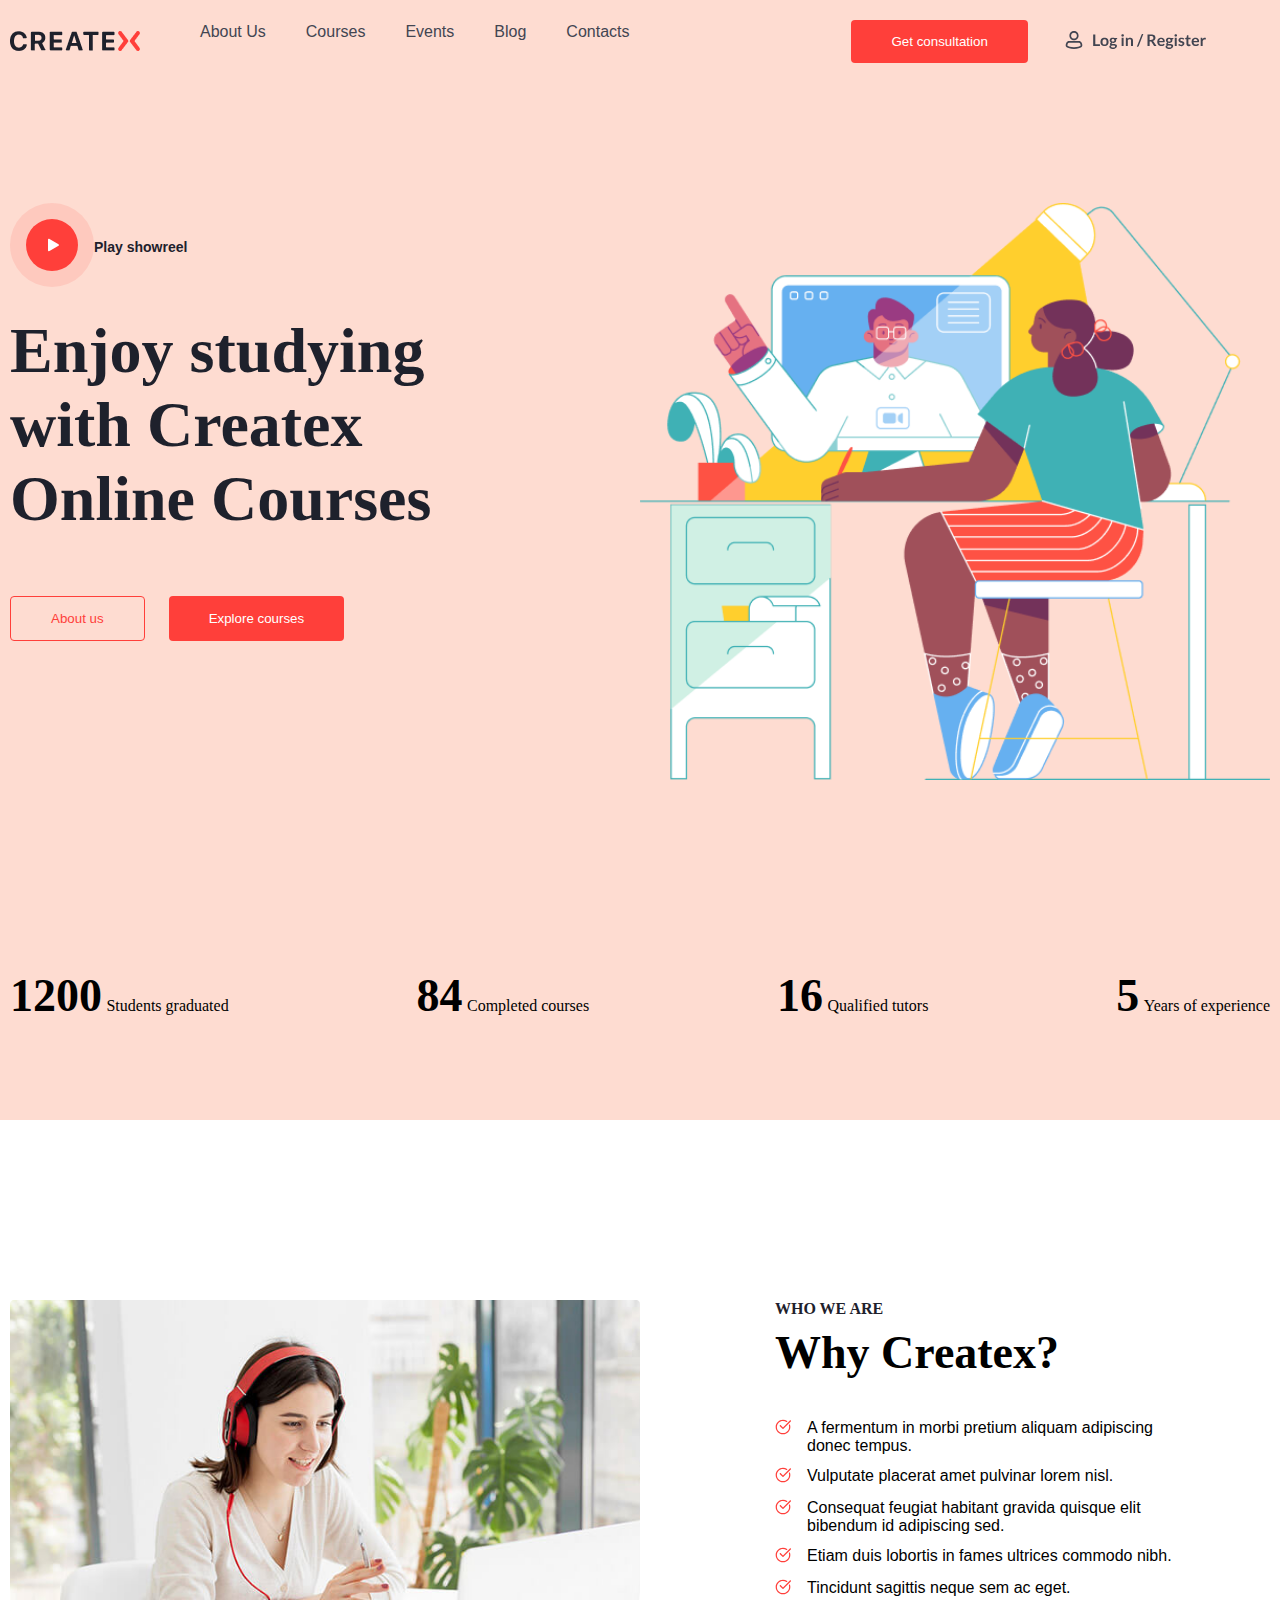
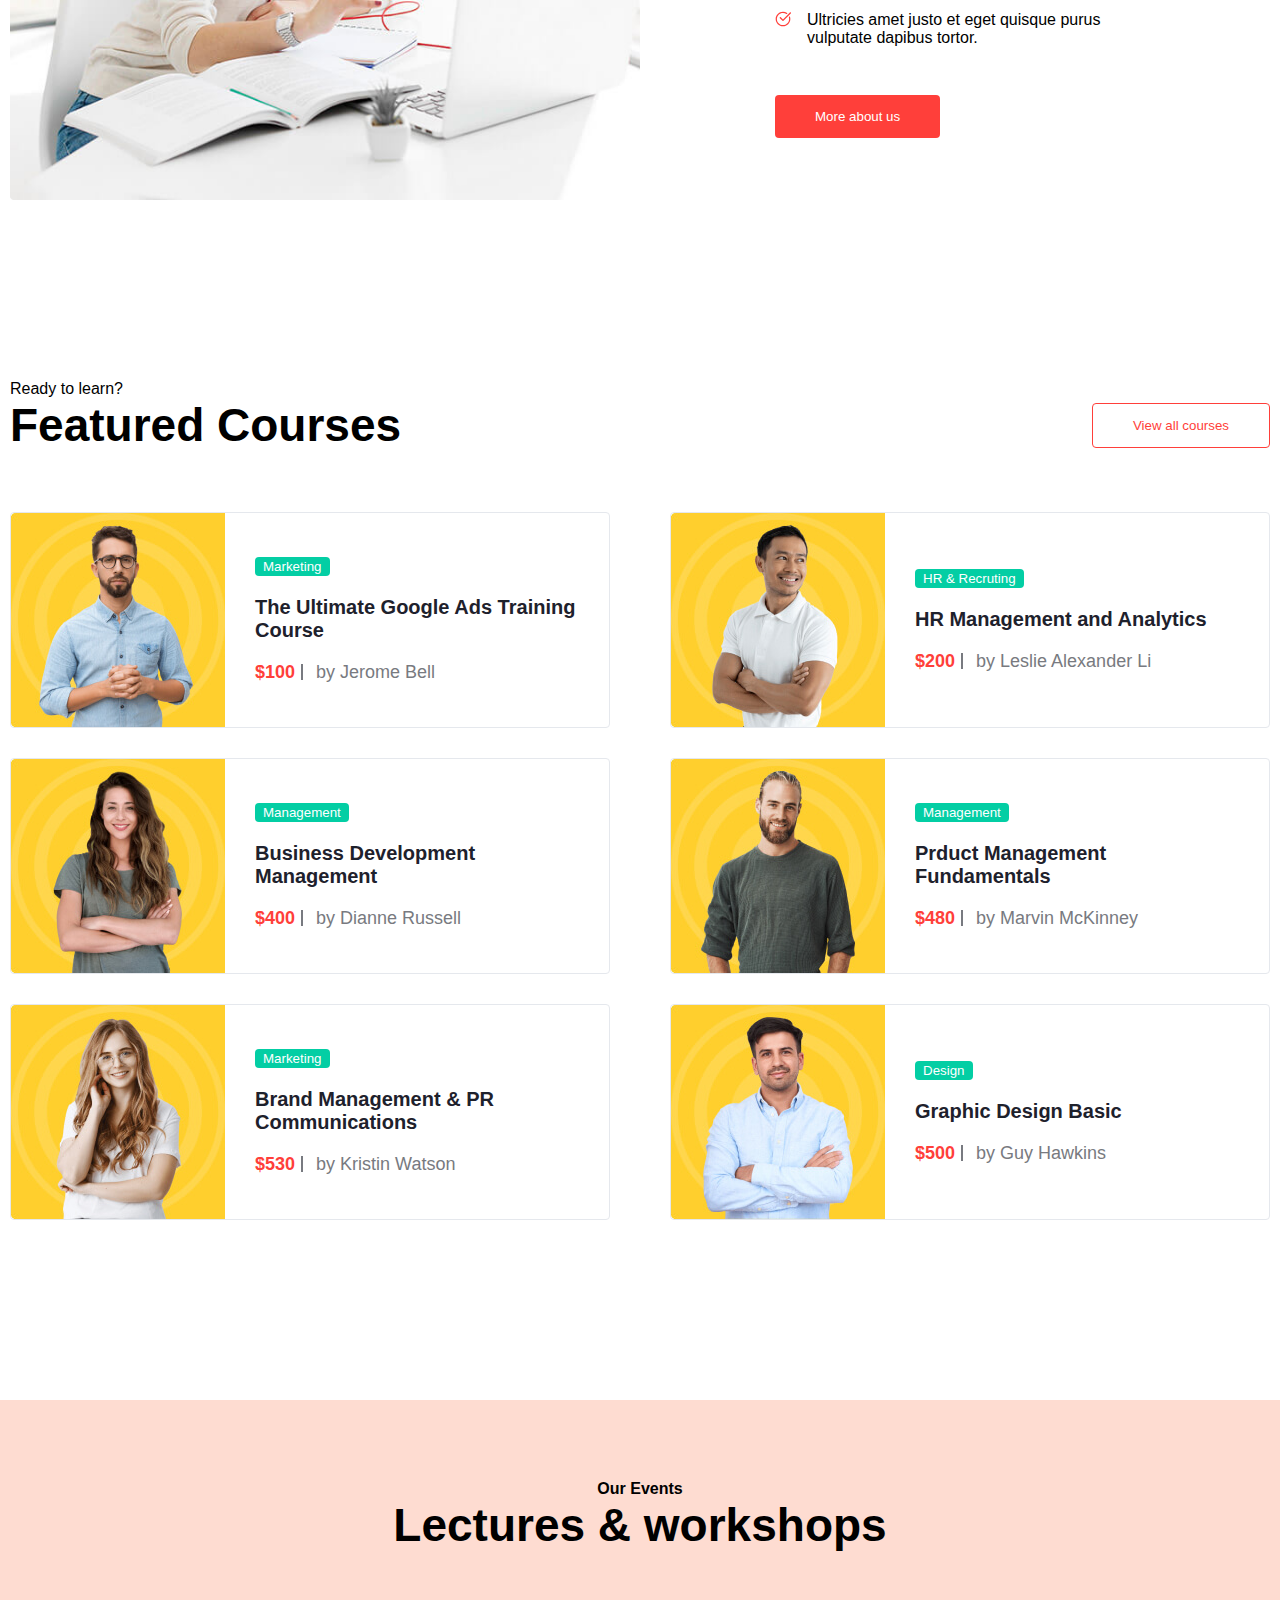
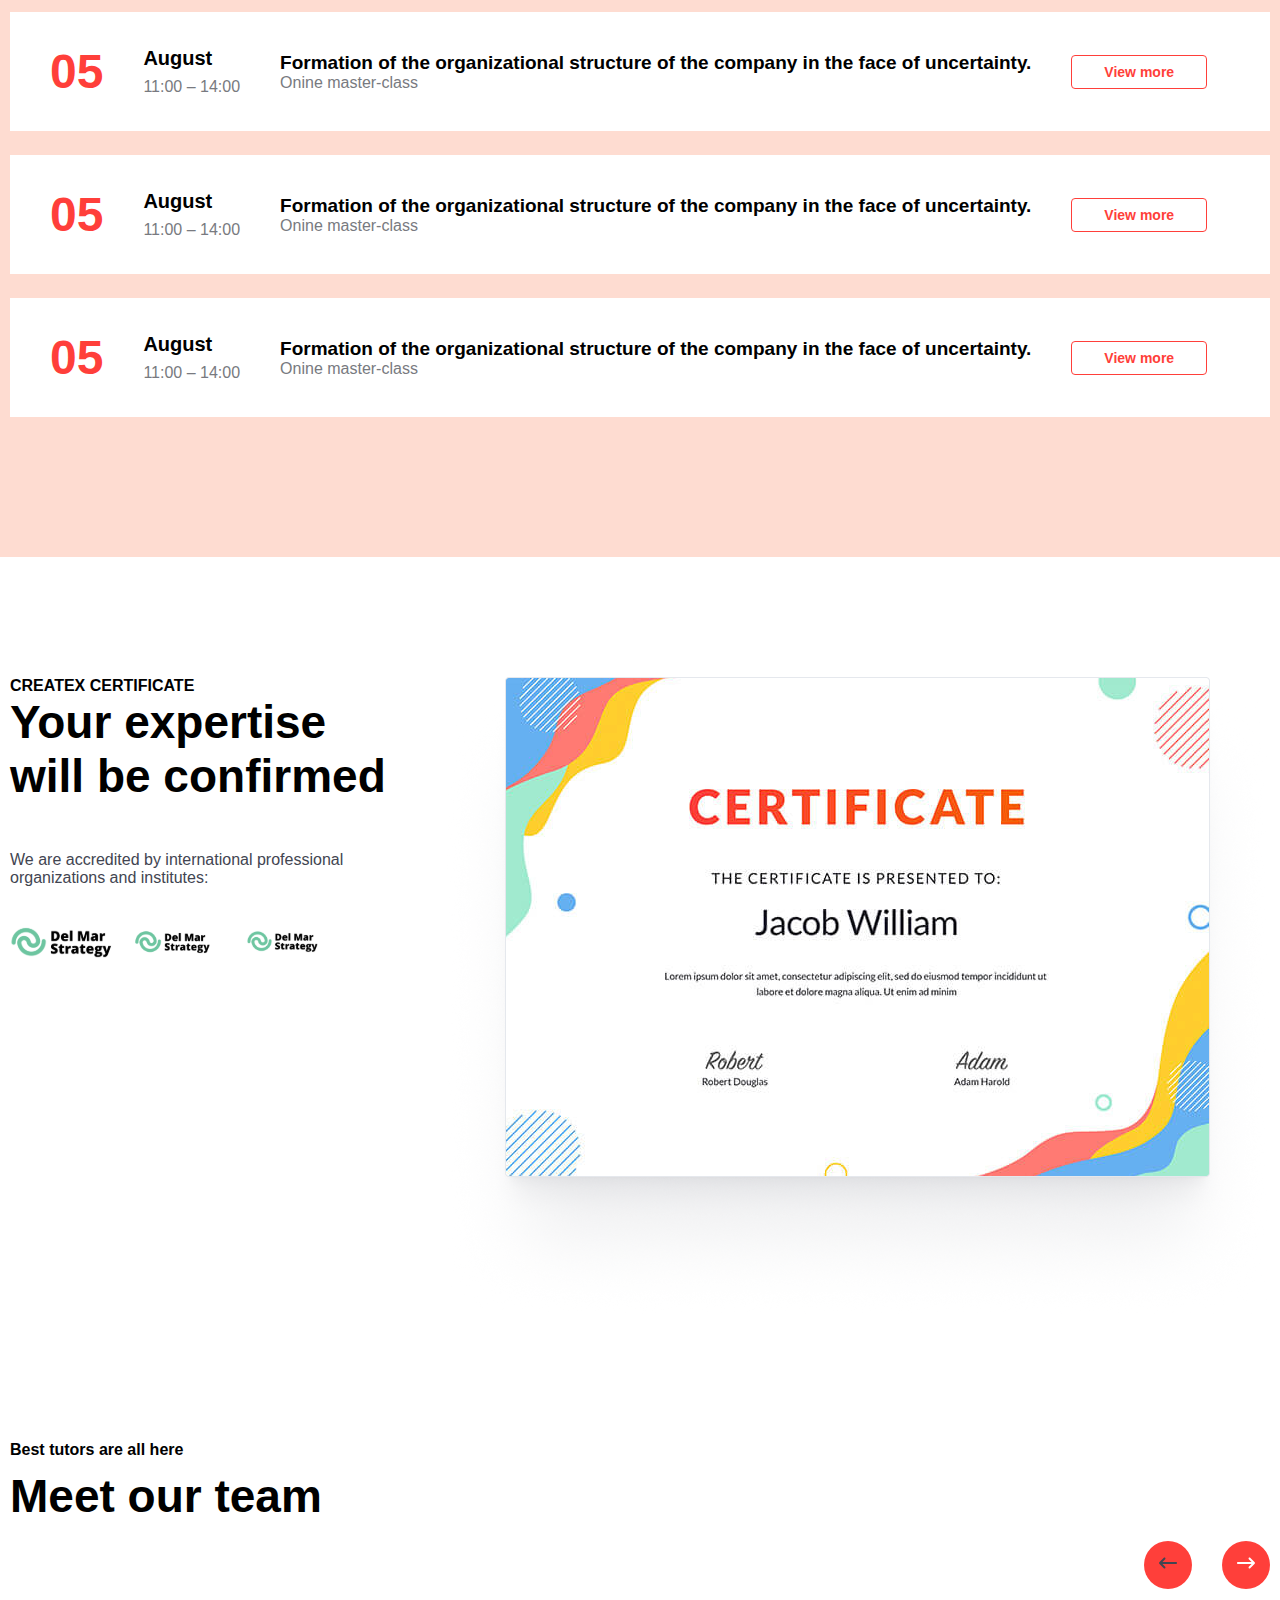
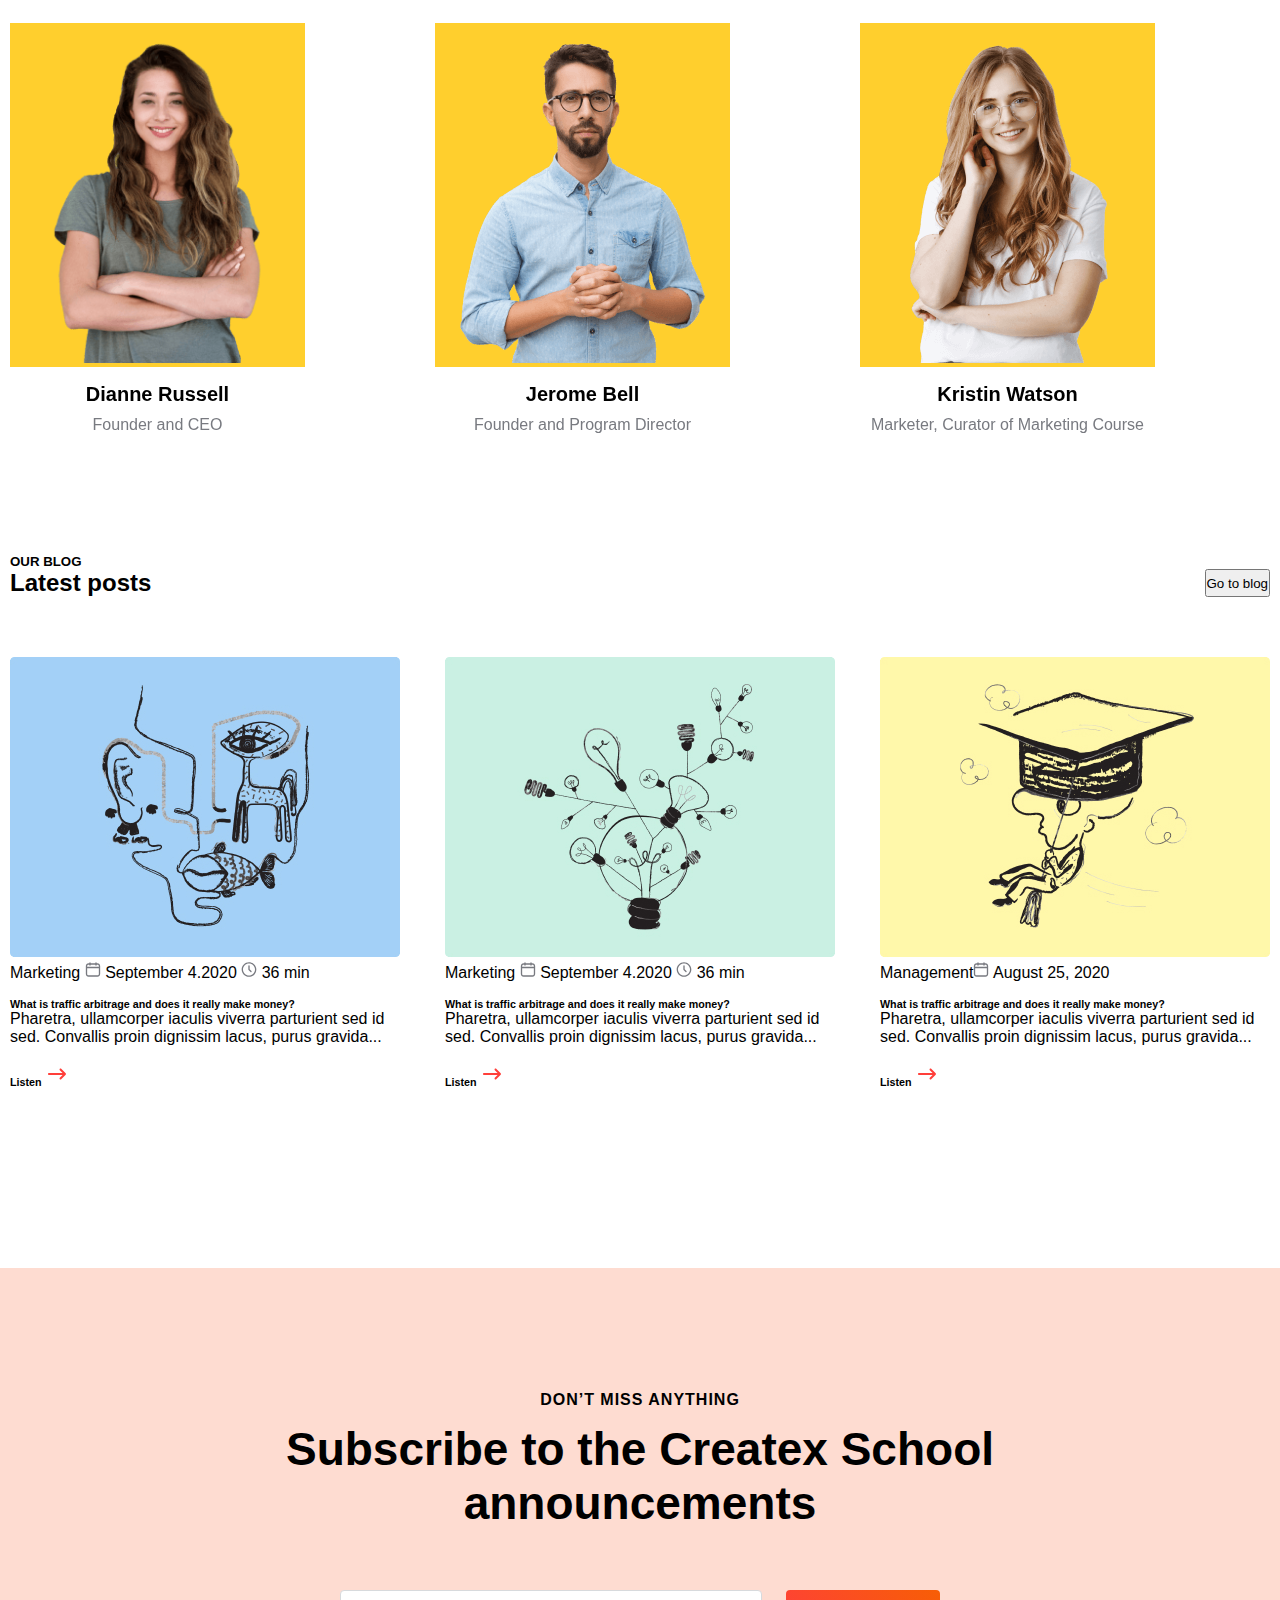
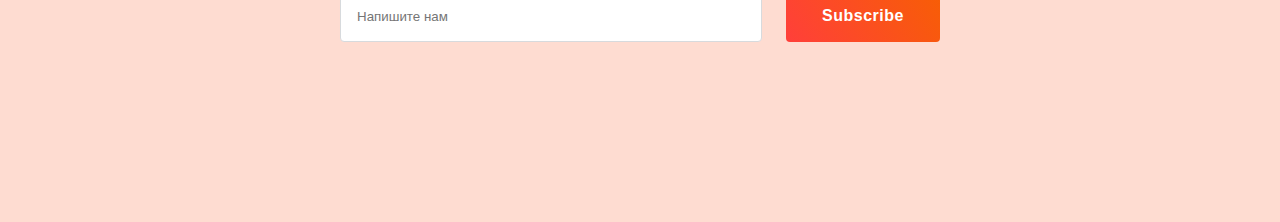
==== index.html @ b8cdabe6 "add project CreateX" ====
<!doctype html>
<html lang="en">
<head>
    <meta charset="UTF-8">
    <meta name="viewport"
          content="width=device-width, user-scalable=no, initial-scale=1.0, maximum-scale=1.0, minimum-scale=1.0">
    <meta http-equiv="X-UA-Compatible" content="ie=edge">
    <title>CreateX</title>
    <link rel="stylesheet" href="style.css">
    <link
            rel="stylesheet"
            href="https://cdn.jsdelivr.net/npm/swiper@10/swiper-bundle.min.css"
    />
</head>
<body>
<header class="header">
<div class="container">
    <nav class="header__nav">
        <div class="header__left">
            <h1 class="header__logo">
                <a href="#"><img src="img/logo.png" alt=""></a>

            </h1>
            <div class="header__menu">
                <a href=""class="header__menu_link">About Us</a>
                <a href="pages/Courses/Courses.html"class="header__menu_link">Courses</a>
                <a href=""class="header__menu_link">Events</a>
                <a href=""class="header__menu_link">Blog</a>
                <a href=""class="header__menu_link">Contacts</a>
            </div>
        </div>
        <div class="header__right">
            <button class="header__btn">Get consultation</button>
            <div class="header__user">
                <svg width="143" height="26" viewBox="0 0 143 26" fill="none" xmlns="http://www.w3.org/2000/svg">
                    <path fill-rule="evenodd" clip-rule="evenodd" d="M10.0002 5.70866C8.38936 5.70866 7.08353 7.0145 7.08353 8.62533C7.08353 10.2362 8.38936 11.542 10.0002 11.542C11.611 11.542 12.9169 10.2362 12.9169 8.62533C12.9169 7.0145 11.611 5.70866 10.0002 5.70866ZM5.41686 8.62533C5.41686 6.09402 7.46889 4.04199 10.0002 4.04199C12.5315 4.04199 14.5835 6.09402 14.5835 8.62533C14.5835 11.1566 12.5315 13.2087 10.0002 13.2087C7.46889 13.2087 5.41686 11.1566 5.41686 8.62533Z" fill="#424551"/>
                    <path fill-rule="evenodd" clip-rule="evenodd" d="M5.08691 15.7087C4.50914 15.7087 4.05755 15.99 3.87424 16.3942C3.62053 16.9536 3.39078 17.6196 3.33656 18.2513C3.31233 18.5337 3.43006 18.7418 3.5923 18.8426C4.44993 19.3753 6.43719 20.292 10.0002 20.292C13.5632 20.292 15.5505 19.3753 16.4081 18.8426C16.5703 18.7418 16.6881 18.5337 16.6638 18.2513C16.6096 17.6196 16.3799 16.9536 16.1261 16.3942C15.9428 15.99 15.4912 15.7087 14.9135 15.7087H5.08691ZM2.35639 15.7058C2.86301 14.5887 3.99428 14.042 5.08691 14.042H14.9135C16.0061 14.042 17.1374 14.5887 17.644 15.7058C17.935 16.3474 18.2472 17.2099 18.3244 18.1088C18.3946 18.9273 18.0544 19.7819 17.2876 20.2583C16.1596 20.959 13.8665 21.9587 10.0002 21.9587C6.13386 21.9587 3.84078 20.959 2.71283 20.2583C1.94595 19.7819 1.60575 18.9273 1.676 18.1088C1.75315 17.2099 2.0654 16.3474 2.35639 15.7058Z" fill="#424551"/>
                    <path d="M31.32 17.224H35.952V19H29.168V7.432H31.32V17.224ZM40.5288 10.664C41.1421 10.664 41.6968 10.7627 42.1928 10.96C42.6941 11.1573 43.1208 11.4373 43.4728 11.8C43.8248 12.1627 44.0968 12.6053 44.2888 13.128C44.4808 13.6507 44.5768 14.2347 44.5768 14.88C44.5768 15.5307 44.4808 16.1173 44.2888 16.64C44.0968 17.1627 43.8248 17.608 43.4728 17.976C43.1208 18.344 42.6941 18.6267 42.1928 18.824C41.6968 19.0213 41.1421 19.12 40.5288 19.12C39.9154 19.12 39.3581 19.0213 38.8568 18.824C38.3554 18.6267 37.9261 18.344 37.5688 17.976C37.2168 17.608 36.9421 17.1627 36.7448 16.64C36.5528 16.1173 36.4568 15.5307 36.4568 14.88C36.4568 14.2347 36.5528 13.6507 36.7448 13.128C36.9421 12.6053 37.2168 12.1627 37.5688 11.8C37.9261 11.4373 38.3554 11.1573 38.8568 10.96C39.3581 10.7627 39.9154 10.664 40.5288 10.664ZM40.5288 17.6C41.2114 17.6 41.7154 17.3707 42.0408 16.912C42.3714 16.4533 42.5368 15.7813 42.5368 14.896C42.5368 14.0107 42.3714 13.336 42.0408 12.872C41.7154 12.408 41.2114 12.176 40.5288 12.176C39.8354 12.176 39.3234 12.4107 38.9928 12.88C38.6621 13.344 38.4968 14.016 38.4968 14.896C38.4968 15.776 38.6621 16.448 38.9928 16.912C39.3234 17.3707 39.8354 17.6 40.5288 17.6ZM48.9585 10.648C49.3105 10.648 49.6412 10.6853 49.9505 10.76C50.2598 10.8293 50.5425 10.9333 50.7985 11.072H53.1585V11.808C53.1585 11.9307 53.1265 12.0267 53.0625 12.096C52.9985 12.1653 52.8892 12.2133 52.7345 12.24L51.9985 12.376C52.0518 12.5147 52.0918 12.6613 52.1185 12.816C52.1505 12.9707 52.1665 13.1333 52.1665 13.304C52.1665 13.7093 52.0838 14.0773 51.9185 14.408C51.7585 14.7333 51.5345 15.0107 51.2465 15.24C50.9638 15.4693 50.6252 15.648 50.2305 15.776C49.8412 15.8987 49.4172 15.96 48.9585 15.96C48.6492 15.96 48.3478 15.9307 48.0545 15.872C47.7985 16.0267 47.6705 16.2 47.6705 16.392C47.6705 16.5573 47.7452 16.68 47.8945 16.76C48.0492 16.8347 48.2492 16.888 48.4945 16.92C48.7452 16.952 49.0278 16.9733 49.3425 16.984C49.6572 16.9893 49.9798 17.0053 50.3105 17.032C50.6412 17.0587 50.9638 17.1067 51.2785 17.176C51.5932 17.24 51.8732 17.344 52.1185 17.488C52.3692 17.632 52.5692 17.8293 52.7185 18.08C52.8732 18.3253 52.9505 18.6427 52.9505 19.032C52.9505 19.3947 52.8598 19.7467 52.6785 20.088C52.5025 20.4293 52.2438 20.7333 51.9025 21C51.5665 21.2667 51.1532 21.48 50.6625 21.64C50.1718 21.8053 49.6118 21.888 48.9825 21.888C48.3585 21.888 47.8172 21.8267 47.3585 21.704C46.8998 21.5867 46.5185 21.4267 46.2145 21.224C45.9158 21.0267 45.6918 20.7973 45.5425 20.536C45.3932 20.2747 45.3185 20.0027 45.3185 19.72C45.3185 19.336 45.4358 19.0133 45.6705 18.752C45.9052 18.4907 46.2305 18.2827 46.6465 18.128C46.4438 18.016 46.2812 17.8667 46.1585 17.68C46.0358 17.4933 45.9745 17.2507 45.9745 16.952C45.9745 16.8293 45.9958 16.704 46.0385 16.576C46.0812 16.4427 46.1452 16.312 46.2305 16.184C46.3212 16.056 46.4332 15.936 46.5665 15.824C46.6998 15.7067 46.8572 15.6027 47.0385 15.512C46.6225 15.288 46.2945 14.9893 46.0545 14.616C45.8198 14.2427 45.7025 13.8053 45.7025 13.304C45.7025 12.8987 45.7825 12.5333 45.9425 12.208C46.1078 11.8773 46.3345 11.5973 46.6225 11.368C46.9158 11.1333 47.2598 10.9547 47.6545 10.832C48.0545 10.7093 48.4892 10.648 48.9585 10.648ZM51.1265 19.368C51.1265 19.208 51.0785 19.0773 50.9825 18.976C50.8865 18.8747 50.7558 18.7973 50.5905 18.744C50.4252 18.6853 50.2305 18.6427 50.0065 18.616C49.7878 18.5893 49.5532 18.5707 49.3025 18.56C49.0572 18.544 48.8012 18.5307 48.5345 18.52C48.2732 18.504 48.0198 18.48 47.7745 18.448C47.5505 18.5707 47.3692 18.7173 47.2305 18.888C47.0972 19.0533 47.0305 19.2453 47.0305 19.464C47.0305 19.608 47.0652 19.7413 47.1345 19.864C47.2092 19.992 47.3238 20.1013 47.4785 20.192C47.6385 20.2827 47.8438 20.352 48.0945 20.4C48.3452 20.4533 48.6518 20.48 49.0145 20.48C49.3825 20.48 49.6998 20.4507 49.9665 20.392C50.2332 20.3387 50.4518 20.2613 50.6225 20.16C50.7985 20.064 50.9265 19.9467 51.0065 19.808C51.0865 19.6747 51.1265 19.528 51.1265 19.368ZM48.9585 14.696C49.2038 14.696 49.4172 14.664 49.5985 14.6C49.7798 14.5307 49.9292 14.4373 50.0465 14.32C50.1692 14.2027 50.2598 14.0613 50.3185 13.896C50.3825 13.7307 50.4145 13.5493 50.4145 13.352C50.4145 12.9467 50.2918 12.6267 50.0465 12.392C49.8065 12.152 49.4438 12.032 48.9585 12.032C48.4732 12.032 48.1078 12.152 47.8625 12.392C47.6225 12.6267 47.5025 12.9467 47.5025 13.352C47.5025 13.544 47.5318 13.7227 47.5905 13.888C47.6545 14.0533 47.7452 14.1973 47.8625 14.32C47.9852 14.4373 48.1372 14.5307 48.3185 14.6C48.5052 14.664 48.7185 14.696 48.9585 14.696ZM59.5975 10.792V19H57.6215V10.792H59.5975ZM59.8935 8.4C59.8935 8.57067 59.8588 8.73067 59.7895 8.88C59.7202 9.02933 59.6268 9.16 59.5095 9.272C59.3975 9.384 59.2642 9.47467 59.1095 9.544C58.9548 9.608 58.7895 9.64 58.6135 9.64C58.4428 9.64 58.2802 9.608 58.1255 9.544C57.9762 9.47467 57.8455 9.384 57.7335 9.272C57.6215 9.16 57.5308 9.02933 57.4615 8.88C57.3975 8.73067 57.3655 8.57067 57.3655 8.4C57.3655 8.224 57.3975 8.05867 57.4615 7.904C57.5308 7.74933 57.6215 7.616 57.7335 7.504C57.8455 7.392 57.9762 7.304 58.1255 7.24C58.2802 7.17067 58.4428 7.136 58.6135 7.136C58.7895 7.136 58.9548 7.17067 59.1095 7.24C59.2642 7.304 59.3975 7.392 59.5095 7.504C59.6268 7.616 59.7202 7.74933 59.7895 7.904C59.8588 8.05867 59.8935 8.224 59.8935 8.4ZM61.8372 19V10.792H63.0453C63.3013 10.792 63.4693 10.912 63.5493 11.152L63.6853 11.8C63.8506 11.6293 64.0239 11.4747 64.2053 11.336C64.3919 11.1973 64.5866 11.0773 64.7893 10.976C64.9973 10.8747 65.2186 10.7973 65.4533 10.744C65.6879 10.6907 65.9439 10.664 66.2213 10.664C66.6693 10.664 67.0666 10.7413 67.4133 10.896C67.7599 11.0453 68.0479 11.2587 68.2773 11.536C68.5119 11.808 68.6879 12.136 68.8053 12.52C68.9279 12.8987 68.9893 13.3173 68.9893 13.776V19H67.0133V13.776C67.0133 13.2747 66.8959 12.888 66.6613 12.616C66.4319 12.3387 66.0853 12.2 65.6213 12.2C65.2799 12.2 64.9599 12.2773 64.6613 12.432C64.3626 12.5867 64.0799 12.7973 63.8133 13.064V19H61.8372ZM74.7128 19.024C74.6648 19.1467 74.6034 19.2533 74.5288 19.344C74.4541 19.4347 74.3688 19.5093 74.2728 19.568C74.1768 19.632 74.0754 19.68 73.9688 19.712C73.8621 19.744 73.7581 19.76 73.6568 19.76H72.8247L77.4968 7.808C77.5874 7.584 77.7181 7.41333 77.8888 7.296C78.0594 7.17333 78.2648 7.112 78.5048 7.112H79.3448L74.7128 19.024ZM85.642 14.48V19H83.49V7.432H87.018C87.8073 7.432 88.482 7.51467 89.042 7.68C89.6073 7.84 90.0687 8.06667 90.426 8.36C90.7887 8.65333 91.0527 9.00533 91.218 9.416C91.3887 9.82133 91.474 10.2693 91.474 10.76C91.474 11.1493 91.4153 11.5173 91.298 11.864C91.186 12.2107 91.0207 12.5253 90.802 12.808C90.5887 13.0907 90.322 13.3387 90.002 13.552C89.6873 13.7653 89.3273 13.936 88.922 14.064C89.194 14.2187 89.4287 14.44 89.626 14.728L92.522 19H90.586C90.3993 19 90.2393 18.9627 90.106 18.888C89.978 18.8133 89.8687 18.7067 89.778 18.568L87.346 14.864C87.2553 14.7253 87.154 14.6267 87.042 14.568C86.9353 14.5093 86.7753 14.48 86.562 14.48H85.642ZM85.642 12.936H86.986C87.3913 12.936 87.7433 12.8853 88.042 12.784C88.346 12.6827 88.594 12.544 88.786 12.368C88.9833 12.1867 89.13 11.9733 89.226 11.728C89.322 11.4827 89.37 11.2133 89.37 10.92C89.37 10.3333 89.1753 9.88267 88.786 9.568C88.402 9.25333 87.8127 9.096 87.018 9.096H85.642V12.936ZM97.1824 10.664C97.6997 10.664 98.1744 10.7467 98.6064 10.912C99.0437 11.0773 99.4197 11.32 99.7344 11.64C100.049 11.9547 100.294 12.344 100.47 12.808C100.646 13.2667 100.734 13.792 100.734 14.384C100.734 14.5333 100.726 14.6587 100.71 14.76C100.7 14.856 100.676 14.9333 100.638 14.992C100.606 15.0453 100.561 15.0853 100.502 15.112C100.444 15.1333 100.369 15.144 100.278 15.144H95.2064C95.265 15.9867 95.4917 16.6053 95.8864 17C96.281 17.3947 96.8037 17.592 97.4544 17.592C97.7744 17.592 98.049 17.5547 98.2784 17.48C98.513 17.4053 98.7157 17.3227 98.8864 17.232C99.0624 17.1413 99.2144 17.0587 99.3424 16.984C99.4757 16.9093 99.6037 16.872 99.7264 16.872C99.8064 16.872 99.8757 16.888 99.9344 16.92C99.993 16.952 100.044 16.9973 100.086 17.056L100.662 17.776C100.444 18.032 100.198 18.248 99.9264 18.424C99.6544 18.5947 99.369 18.7333 99.0704 18.84C98.777 18.9413 98.4757 19.0133 98.1664 19.056C97.8624 19.0987 97.5664 19.12 97.2784 19.12C96.7077 19.12 96.177 19.0267 95.6864 18.84C95.1957 18.648 94.769 18.368 94.4064 18C94.0437 17.6267 93.7584 17.168 93.5504 16.624C93.3424 16.0747 93.2384 15.44 93.2384 14.72C93.2384 14.16 93.329 13.6347 93.5104 13.144C93.6917 12.648 93.9504 12.2187 94.2864 11.856C94.6277 11.488 95.041 11.1973 95.5264 10.984C96.017 10.7707 96.569 10.664 97.1824 10.664ZM97.2224 12.08C96.6464 12.08 96.1957 12.2427 95.8704 12.568C95.545 12.8933 95.337 13.3547 95.2464 13.952H98.9584C98.9584 13.696 98.9237 13.456 98.8544 13.232C98.785 13.0027 98.6784 12.8027 98.5344 12.632C98.3904 12.4613 98.209 12.328 97.9904 12.232C97.7717 12.1307 97.5157 12.08 97.2224 12.08ZM105.177 10.648C105.529 10.648 105.86 10.6853 106.169 10.76C106.479 10.8293 106.761 10.9333 107.017 11.072H109.377V11.808C109.377 11.9307 109.345 12.0267 109.281 12.096C109.217 12.1653 109.108 12.2133 108.953 12.24L108.217 12.376C108.271 12.5147 108.311 12.6613 108.337 12.816C108.369 12.9707 108.385 13.1333 108.385 13.304C108.385 13.7093 108.303 14.0773 108.137 14.408C107.977 14.7333 107.753 15.0107 107.465 15.24C107.183 15.4693 106.844 15.648 106.449 15.776C106.06 15.8987 105.636 15.96 105.177 15.96C104.868 15.96 104.567 15.9307 104.273 15.872C104.017 16.0267 103.889 16.2 103.889 16.392C103.889 16.5573 103.964 16.68 104.113 16.76C104.268 16.8347 104.468 16.888 104.713 16.92C104.964 16.952 105.247 16.9733 105.561 16.984C105.876 16.9893 106.199 17.0053 106.529 17.032C106.86 17.0587 107.183 17.1067 107.497 17.176C107.812 17.24 108.092 17.344 108.337 17.488C108.588 17.632 108.788 17.8293 108.937 18.08C109.092 18.3253 109.169 18.6427 109.169 19.032C109.169 19.3947 109.079 19.7467 108.897 20.088C108.721 20.4293 108.463 20.7333 108.121 21C107.785 21.2667 107.372 21.48 106.881 21.64C106.391 21.8053 105.831 21.888 105.201 21.888C104.577 21.888 104.036 21.8267 103.577 21.704C103.119 21.5867 102.737 21.4267 102.433 21.224C102.135 21.0267 101.911 20.7973 101.761 20.536C101.612 20.2747 101.537 20.0027 101.537 19.72C101.537 19.336 101.655 19.0133 101.889 18.752C102.124 18.4907 102.449 18.2827 102.865 18.128C102.663 18.016 102.5 17.8667 102.377 17.68C102.255 17.4933 102.193 17.2507 102.193 16.952C102.193 16.8293 102.215 16.704 102.257 16.576C102.3 16.4427 102.364 16.312 102.449 16.184C102.54 16.056 102.652 15.936 102.785 15.824C102.919 15.7067 103.076 15.6027 103.257 15.512C102.841 15.288 102.513 14.9893 102.273 14.616C102.039 14.2427 101.921 13.8053 101.921 13.304C101.921 12.8987 102.001 12.5333 102.161 12.208C102.327 11.8773 102.553 11.5973 102.841 11.368C103.135 11.1333 103.479 10.9547 103.873 10.832C104.273 10.7093 104.708 10.648 105.177 10.648ZM107.345 19.368C107.345 19.208 107.297 19.0773 107.201 18.976C107.105 18.8747 106.975 18.7973 106.809 18.744C106.644 18.6853 106.449 18.6427 106.225 18.616C106.007 18.5893 105.772 18.5707 105.521 18.56C105.276 18.544 105.02 18.5307 104.753 18.52C104.492 18.504 104.239 18.48 103.993 18.448C103.769 18.5707 103.588 18.7173 103.449 18.888C103.316 19.0533 103.249 19.2453 103.249 19.464C103.249 19.608 103.284 19.7413 103.353 19.864C103.428 19.992 103.543 20.1013 103.697 20.192C103.857 20.2827 104.063 20.352 104.313 20.4C104.564 20.4533 104.871 20.48 105.233 20.48C105.601 20.48 105.919 20.4507 106.185 20.392C106.452 20.3387 106.671 20.2613 106.841 20.16C107.017 20.064 107.145 19.9467 107.225 19.808C107.305 19.6747 107.345 19.528 107.345 19.368ZM105.177 14.696C105.423 14.696 105.636 14.664 105.817 14.6C105.999 14.5307 106.148 14.4373 106.265 14.32C106.388 14.2027 106.479 14.0613 106.537 13.896C106.601 13.7307 106.633 13.5493 106.633 13.352C106.633 12.9467 106.511 12.6267 106.265 12.392C106.025 12.152 105.663 12.032 105.177 12.032C104.692 12.032 104.327 12.152 104.081 12.392C103.841 12.6267 103.721 12.9467 103.721 13.352C103.721 13.544 103.751 13.7227 103.809 13.888C103.873 14.0533 103.964 14.1973 104.081 14.32C104.204 14.4373 104.356 14.5307 104.537 14.6C104.724 14.664 104.937 14.696 105.177 14.696ZM112.723 10.792V19H110.747V10.792H112.723ZM113.019 8.4C113.019 8.57067 112.984 8.73067 112.915 8.88C112.845 9.02933 112.752 9.16 112.635 9.272C112.523 9.384 112.389 9.47467 112.235 9.544C112.08 9.608 111.915 9.64 111.739 9.64C111.568 9.64 111.405 9.608 111.251 9.544C111.101 9.47467 110.971 9.384 110.859 9.272C110.747 9.16 110.656 9.02933 110.587 8.88C110.523 8.73067 110.491 8.57067 110.491 8.4C110.491 8.224 110.523 8.05867 110.587 7.904C110.656 7.74933 110.747 7.616 110.859 7.504C110.971 7.392 111.101 7.304 111.251 7.24C111.405 7.17067 111.568 7.136 111.739 7.136C111.915 7.136 112.08 7.17067 112.235 7.24C112.389 7.304 112.523 7.392 112.635 7.504C112.752 7.616 112.845 7.74933 112.915 7.904C112.984 8.05867 113.019 8.224 113.019 8.4ZM119.834 12.392C119.781 12.4773 119.725 12.5387 119.666 12.576C119.608 12.608 119.533 12.624 119.442 12.624C119.346 12.624 119.242 12.5973 119.13 12.544C119.024 12.4907 118.898 12.432 118.754 12.368C118.61 12.2987 118.445 12.2373 118.258 12.184C118.077 12.1307 117.861 12.104 117.61 12.104C117.221 12.104 116.914 12.1867 116.69 12.352C116.466 12.5173 116.354 12.7333 116.354 13C116.354 13.176 116.41 13.3253 116.522 13.448C116.64 13.5653 116.792 13.6693 116.978 13.76C117.17 13.8507 117.386 13.9333 117.626 14.008C117.866 14.0773 118.112 14.1547 118.362 14.24C118.613 14.3253 118.858 14.424 119.098 14.536C119.338 14.6427 119.552 14.7813 119.738 14.952C119.93 15.1173 120.082 15.3173 120.194 15.552C120.312 15.7867 120.37 16.0693 120.37 16.4C120.37 16.7947 120.298 17.16 120.154 17.496C120.01 17.8267 119.8 18.1147 119.522 18.36C119.245 18.6 118.901 18.7893 118.49 18.928C118.085 19.0613 117.618 19.128 117.09 19.128C116.808 19.128 116.53 19.1013 116.258 19.048C115.992 19 115.733 18.9307 115.482 18.84C115.237 18.7493 115.008 18.6427 114.794 18.52C114.586 18.3973 114.402 18.264 114.242 18.12L114.698 17.368C114.757 17.2773 114.826 17.208 114.906 17.16C114.986 17.112 115.088 17.088 115.21 17.088C115.333 17.088 115.448 17.1227 115.554 17.192C115.666 17.2613 115.794 17.336 115.938 17.416C116.082 17.496 116.25 17.5707 116.442 17.64C116.64 17.7093 116.888 17.744 117.186 17.744C117.421 17.744 117.621 17.7173 117.786 17.664C117.957 17.6053 118.096 17.5307 118.202 17.44C118.314 17.3493 118.394 17.2453 118.442 17.128C118.496 17.0053 118.522 16.88 118.522 16.752C118.522 16.56 118.464 16.4027 118.346 16.28C118.234 16.1573 118.082 16.0507 117.89 15.96C117.704 15.8693 117.488 15.7893 117.242 15.72C117.002 15.6453 116.754 15.5653 116.498 15.48C116.248 15.3947 116 15.296 115.754 15.184C115.514 15.0667 115.298 14.92 115.106 14.744C114.92 14.568 114.768 14.352 114.65 14.096C114.538 13.84 114.482 13.5307 114.482 13.168C114.482 12.832 114.549 12.512 114.682 12.208C114.816 11.904 115.01 11.64 115.266 11.416C115.528 11.1867 115.85 11.0053 116.234 10.872C116.624 10.7333 117.072 10.664 117.578 10.664C118.144 10.664 118.658 10.7573 119.122 10.944C119.586 11.1307 119.973 11.376 120.282 11.68L119.834 12.392ZM124.643 19.128C123.933 19.128 123.387 18.928 123.003 18.528C122.619 18.1227 122.427 17.5653 122.427 16.856V12.272H121.595C121.488 12.272 121.395 12.2373 121.315 12.168C121.24 12.0987 121.203 11.9947 121.203 11.856V11.072L122.523 10.856L122.939 8.616C122.96 8.50933 123.008 8.42667 123.083 8.368C123.163 8.30933 123.261 8.28 123.379 8.28H124.403V10.864H126.563V12.272H124.403V16.72C124.403 16.976 124.467 17.176 124.595 17.32C124.723 17.464 124.893 17.536 125.107 17.536C125.229 17.536 125.331 17.5227 125.411 17.496C125.496 17.464 125.568 17.432 125.627 17.4C125.691 17.368 125.747 17.3387 125.795 17.312C125.843 17.28 125.891 17.264 125.939 17.264C125.997 17.264 126.045 17.28 126.083 17.312C126.12 17.3387 126.16 17.3813 126.203 17.44L126.795 18.4C126.507 18.64 126.176 18.8213 125.803 18.944C125.429 19.0667 125.043 19.128 124.643 19.128ZM131.526 10.664C132.043 10.664 132.518 10.7467 132.95 10.912C133.387 11.0773 133.763 11.32 134.078 11.64C134.393 11.9547 134.638 12.344 134.814 12.808C134.99 13.2667 135.078 13.792 135.078 14.384C135.078 14.5333 135.07 14.6587 135.054 14.76C135.043 14.856 135.019 14.9333 134.982 14.992C134.95 15.0453 134.905 15.0853 134.846 15.112C134.787 15.1333 134.713 15.144 134.622 15.144H129.55C129.609 15.9867 129.835 16.6053 130.23 17C130.625 17.3947 131.147 17.592 131.798 17.592C132.118 17.592 132.393 17.5547 132.622 17.48C132.857 17.4053 133.059 17.3227 133.23 17.232C133.406 17.1413 133.558 17.0587 133.686 16.984C133.819 16.9093 133.947 16.872 134.07 16.872C134.15 16.872 134.219 16.888 134.278 16.92C134.337 16.952 134.387 16.9973 134.43 17.056L135.006 17.776C134.787 18.032 134.542 18.248 134.27 18.424C133.998 18.5947 133.713 18.7333 133.414 18.84C133.121 18.9413 132.819 19.0133 132.51 19.056C132.206 19.0987 131.91 19.12 131.622 19.12C131.051 19.12 130.521 19.0267 130.03 18.84C129.539 18.648 129.113 18.368 128.75 18C128.387 17.6267 128.102 17.168 127.894 16.624C127.686 16.0747 127.582 15.44 127.582 14.72C127.582 14.16 127.673 13.6347 127.854 13.144C128.035 12.648 128.294 12.2187 128.63 11.856C128.971 11.488 129.385 11.1973 129.87 10.984C130.361 10.7707 130.913 10.664 131.526 10.664ZM131.566 12.08C130.99 12.08 130.539 12.2427 130.214 12.568C129.889 12.8933 129.681 13.3547 129.59 13.952H133.302C133.302 13.696 133.267 13.456 133.198 13.232C133.129 13.0027 133.022 12.8027 132.878 12.632C132.734 12.4613 132.553 12.328 132.334 12.232C132.115 12.1307 131.859 12.08 131.566 12.08ZM136.681 19V10.792H137.841C138.044 10.792 138.185 10.8293 138.265 10.904C138.345 10.9787 138.398 11.1067 138.425 11.288L138.545 12.28C138.838 11.7733 139.182 11.3733 139.577 11.08C139.972 10.7867 140.414 10.64 140.905 10.64C141.31 10.64 141.646 10.7333 141.913 10.92L141.657 12.4C141.641 12.496 141.606 12.5653 141.553 12.608C141.5 12.6453 141.428 12.664 141.337 12.664C141.257 12.664 141.148 12.6453 141.009 12.608C140.87 12.5707 140.686 12.552 140.457 12.552C140.046 12.552 139.694 12.6667 139.401 12.896C139.108 13.12 138.86 13.4507 138.657 13.888V19H136.681Z" fill="#424551"/>
                </svg>

            </div>
            <img class="icon1" src="img/1.png" alt="">
        </div>

    </nav>

</div>
<div onclick="showBurger()" class="burger"></div>

</header>
<main>
    <section class="enjoy">
        <div class="container">
            <div class="enjoy__content">
                <div class="enjoy__info">
                    <div class="enjoy__play">
                        <span>
                            <svg width="84" height="84" viewBox="0 0 84 84" fill="none" xmlns="http://www.w3.org/2000/svg">
                                <circle opacity="0.12" cx="42" cy="42" r="42" fill="#FF3F3A"/>
                                <circle cx="42" cy="42" r="26" fill="#FF3F3A"/>
                                <path d="M48.5 41.134C49.1667 41.5189 49.1667 42.4811 48.5 42.866L39.5 48.0622C38.8333 48.4471 38 47.966 38 47.1962L38 36.8038C38 36.034 38.8333 35.5529 39.5 35.9378L48.5 41.134Z" fill="white"/>
                            </svg>
                        </span>
                        <p>Play showreel</p>
                    </div>
                    <h2 class="enjoy__title">
                        Enjoy studying <br>
                        with Createx <br> Online Courses
                    </h2>
                    <div class="enjoy__btns">
                        <button class="enjoy__btn1">About us</button>
                        <button class="enjoy__btn2">Explore courses</button>
                    </div>


                </div>
                <img class="icon4" src="img/4.png" alt="">
                <img class="enjoy__mainphoto" src="img/illustration%20(1).png" alt="">
            </div>
            <ul class="enjoy__row">
                <li class="enjoy__item">
                    <span class="enjoy__item-sum">1200</span>
                    <span class="enjoy__item-text">Students graduated</span>
                </li>
                <li class="enjoy__item">
                    <span class="enjoy__item-sum">84</span>
                    <span class="enjoy__item-text">Completed courses</span>
                </li>
                <li class="enjoy__item">
                    <span class="enjoy__item-sum">16</span>
                    <span class="enjoy__item-text">Qualified tutors</span>
                </li>
                <li class="enjoy__item">
                    <span class="enjoy__item-sum">5</span>
                    <span class="enjoy__item-text">Years of experience</span>
                </li>



            </ul>
            <img class="icon2" src="img/shapes.png" alt="">
            <img class="icon3" src="img/circles.png" alt="">

        </div>
    </section>

    <section class="question">
        <div class="container">
            <div class="question__row">
                <img class="question__img" src="img/image.png" alt="">
                <div class="question__info">
                    <p class="question__who">WHO WE ARE</p>
                    <h3 class="enjoy__item-sum">Why Createx?</h3>
                    <ul class="question__list ">
                        <li class="question__items">
                            <span><svg width="16" height="16" viewBox="0 0 16 16" fill="none" xmlns="http://www.w3.org/2000/svg">
<g clip-path="url(#clip0_2492_14491)">
<path d="M7.99984 15.3337C12.0432 15.3337 15.3332 12.044 15.3332 8.00033C15.3332 7.30238 15.2357 6.61458 15.0428 5.95588C14.9478 5.63197 14.6096 5.44592 14.2848 5.54096C13.9606 5.6357 13.7751 5.97512 13.8698 6.29903C14.0296 6.84629 14.1109 7.4189 14.1109 8.00033C14.1109 11.3699 11.3695 14.1114 7.99984 14.1114C4.63022 14.1114 1.88873 11.3699 1.88873 8.00033C1.88873 4.63071 4.63022 1.88921 7.99984 1.88921C9.22445 1.88921 10.4027 2.24729 11.4071 2.92449C11.6866 3.11323 12.0668 3.03908 12.2552 2.75948C12.4438 2.47959 12.3703 2.09973 12.0904 1.91115C10.8834 1.09728 9.46898 0.666992 7.99984 0.666992C3.95645 0.666992 0.666504 3.95664 0.666504 8.00033C0.666504 12.044 3.95645 15.3337 7.99984 15.3337Z" fill="#FF3F3A"/>
<path d="M14.8617 1.52885L7.99971 8.3905L5.8044 6.19552C5.54399 5.93526 5.12211 5.93526 4.86169 6.19552C4.60144 6.45593 4.60144 6.87781 4.86169 7.13822L7.52836 9.80489C7.65873 9.93526 7.82898 10.0002 7.99971 10.0002C8.17045 10.0002 8.3407 9.93526 8.47107 9.80489L15.8044 2.47156C16.0647 2.21114 16.0647 1.78927 15.8044 1.52885C15.544 1.2686 15.1221 1.2686 14.8617 1.52885Z" fill="#FF3F3A"/>
</g>
<defs>
<clipPath id="clip0_2492_14491">
<rect width="16" height="16" fill="white"/>
</clipPath>
</defs>
</svg>
</span>
                            A fermentum in morbi pretium aliquam adipiscing <br> donec tempus.
                        <li class="question__items">
                            <span><svg width="16" height="16" viewBox="0 0 16 16" fill="none" xmlns="http://www.w3.org/2000/svg">
<g clip-path="url(#clip0_2492_14491)">
<path d="M7.99984 15.3337C12.0432 15.3337 15.3332 12.044 15.3332 8.00033C15.3332 7.30238 15.2357 6.61458 15.0428 5.95588C14.9478 5.63197 14.6096 5.44592 14.2848 5.54096C13.9606 5.6357 13.7751 5.97512 13.8698 6.29903C14.0296 6.84629 14.1109 7.4189 14.1109 8.00033C14.1109 11.3699 11.3695 14.1114 7.99984 14.1114C4.63022 14.1114 1.88873 11.3699 1.88873 8.00033C1.88873 4.63071 4.63022 1.88921 7.99984 1.88921C9.22445 1.88921 10.4027 2.24729 11.4071 2.92449C11.6866 3.11323 12.0668 3.03908 12.2552 2.75948C12.4438 2.47959 12.3703 2.09973 12.0904 1.91115C10.8834 1.09728 9.46898 0.666992 7.99984 0.666992C3.95645 0.666992 0.666504 3.95664 0.666504 8.00033C0.666504 12.044 3.95645 15.3337 7.99984 15.3337Z" fill="#FF3F3A"/>
<path d="M14.8617 1.52885L7.99971 8.3905L5.8044 6.19552C5.54399 5.93526 5.12211 5.93526 4.86169 6.19552C4.60144 6.45593 4.60144 6.87781 4.86169 7.13822L7.52836 9.80489C7.65873 9.93526 7.82898 10.0002 7.99971 10.0002C8.17045 10.0002 8.3407 9.93526 8.47107 9.80489L15.8044 2.47156C16.0647 2.21114 16.0647 1.78927 15.8044 1.52885C15.544 1.2686 15.1221 1.2686 14.8617 1.52885Z" fill="#FF3F3A"/>
</g>
<defs>
<clipPath id="clip0_2492_14491">
<rect width="16" height="16" fill="white"/>
</clipPath>
</defs>
</svg>
</span>
                            Vulputate placerat amet pulvinar lorem nisl.
                        <li class="question__items">
                            <span><svg width="16" height="16" viewBox="0 0 16 16" fill="none" xmlns="http://www.w3.org/2000/svg">
<g clip-path="url(#clip0_2492_14491)">
<path d="M7.99984 15.3337C12.0432 15.3337 15.3332 12.044 15.3332 8.00033C15.3332 7.30238 15.2357 6.61458 15.0428 5.95588C14.9478 5.63197 14.6096 5.44592 14.2848 5.54096C13.9606 5.6357 13.7751 5.97512 13.8698 6.29903C14.0296 6.84629 14.1109 7.4189 14.1109 8.00033C14.1109 11.3699 11.3695 14.1114 7.99984 14.1114C4.63022 14.1114 1.88873 11.3699 1.88873 8.00033C1.88873 4.63071 4.63022 1.88921 7.99984 1.88921C9.22445 1.88921 10.4027 2.24729 11.4071 2.92449C11.6866 3.11323 12.0668 3.03908 12.2552 2.75948C12.4438 2.47959 12.3703 2.09973 12.0904 1.91115C10.8834 1.09728 9.46898 0.666992 7.99984 0.666992C3.95645 0.666992 0.666504 3.95664 0.666504 8.00033C0.666504 12.044 3.95645 15.3337 7.99984 15.3337Z" fill="#FF3F3A"/>
<path d="M14.8617 1.52885L7.99971 8.3905L5.8044 6.19552C5.54399 5.93526 5.12211 5.93526 4.86169 6.19552C4.60144 6.45593 4.60144 6.87781 4.86169 7.13822L7.52836 9.80489C7.65873 9.93526 7.82898 10.0002 7.99971 10.0002C8.17045 10.0002 8.3407 9.93526 8.47107 9.80489L15.8044 2.47156C16.0647 2.21114 16.0647 1.78927 15.8044 1.52885C15.544 1.2686 15.1221 1.2686 14.8617 1.52885Z" fill="#FF3F3A"/>
</g>
<defs>
<clipPath id="clip0_2492_14491">
<rect width="16" height="16" fill="white"/>
</clipPath>
</defs>
</svg>
</span>
                            Consequat feugiat habitant gravida quisque elit <br> bibendum id adipiscing sed.
                        <li class="question__items">
                            <span><svg width="16" height="16" viewBox="0 0 16 16" fill="none" xmlns="http://www.w3.org/2000/svg">
<g clip-path="url(#clip0_2492_14491)">
<path d="M7.99984 15.3337C12.0432 15.3337 15.3332 12.044 15.3332 8.00033C15.3332 7.30238 15.2357 6.61458 15.0428 5.95588C14.9478 5.63197 14.6096 5.44592 14.2848 5.54096C13.9606 5.6357 13.7751 5.97512 13.8698 6.29903C14.0296 6.84629 14.1109 7.4189 14.1109 8.00033C14.1109 11.3699 11.3695 14.1114 7.99984 14.1114C4.63022 14.1114 1.88873 11.3699 1.88873 8.00033C1.88873 4.63071 4.63022 1.88921 7.99984 1.88921C9.22445 1.88921 10.4027 2.24729 11.4071 2.92449C11.6866 3.11323 12.0668 3.03908 12.2552 2.75948C12.4438 2.47959 12.3703 2.09973 12.0904 1.91115C10.8834 1.09728 9.46898 0.666992 7.99984 0.666992C3.95645 0.666992 0.666504 3.95664 0.666504 8.00033C0.666504 12.044 3.95645 15.3337 7.99984 15.3337Z" fill="#FF3F3A"/>
<path d="M14.8617 1.52885L7.99971 8.3905L5.8044 6.19552C5.54399 5.93526 5.12211 5.93526 4.86169 6.19552C4.60144 6.45593 4.60144 6.87781 4.86169 7.13822L7.52836 9.80489C7.65873 9.93526 7.82898 10.0002 7.99971 10.0002C8.17045 10.0002 8.3407 9.93526 8.47107 9.80489L15.8044 2.47156C16.0647 2.21114 16.0647 1.78927 15.8044 1.52885C15.544 1.2686 15.1221 1.2686 14.8617 1.52885Z" fill="#FF3F3A"/>
</g>
<defs>
<clipPath id="clip0_2492_14491">
<rect width="16" height="16" fill="white"/>
</clipPath>
</defs>
</svg>
</span>
                            Etiam duis lobortis in fames ultrices commodo nibh.
                        <li class="question__items">
                            <span><svg width="16" height="16" viewBox="0 0 16 16" fill="none" xmlns="http://www.w3.org/2000/svg">
<g clip-path="url(#clip0_2492_14491)">
<path d="M7.99984 15.3337C12.0432 15.3337 15.3332 12.044 15.3332 8.00033C15.3332 7.30238 15.2357 6.61458 15.0428 5.95588C14.9478 5.63197 14.6096 5.44592 14.2848 5.54096C13.9606 5.6357 13.7751 5.97512 13.8698 6.29903C14.0296 6.84629 14.1109 7.4189 14.1109 8.00033C14.1109 11.3699 11.3695 14.1114 7.99984 14.1114C4.63022 14.1114 1.88873 11.3699 1.88873 8.00033C1.88873 4.63071 4.63022 1.88921 7.99984 1.88921C9.22445 1.88921 10.4027 2.24729 11.4071 2.92449C11.6866 3.11323 12.0668 3.03908 12.2552 2.75948C12.4438 2.47959 12.3703 2.09973 12.0904 1.91115C10.8834 1.09728 9.46898 0.666992 7.99984 0.666992C3.95645 0.666992 0.666504 3.95664 0.666504 8.00033C0.666504 12.044 3.95645 15.3337 7.99984 15.3337Z" fill="#FF3F3A"/>
<path d="M14.8617 1.52885L7.99971 8.3905L5.8044 6.19552C5.54399 5.93526 5.12211 5.93526 4.86169 6.19552C4.60144 6.45593 4.60144 6.87781 4.86169 7.13822L7.52836 9.80489C7.65873 9.93526 7.82898 10.0002 7.99971 10.0002C8.17045 10.0002 8.3407 9.93526 8.47107 9.80489L15.8044 2.47156C16.0647 2.21114 16.0647 1.78927 15.8044 1.52885C15.544 1.2686 15.1221 1.2686 14.8617 1.52885Z" fill="#FF3F3A"/>
</g>
<defs>
<clipPath id="clip0_2492_14491">
<rect width="16" height="16" fill="white"/>
</clipPath>
</defs>
</svg>
</span>
                            Tincidunt sagittis neque sem ac eget.
                        <li class="question__items">
                            <span><svg width="16" height="16" viewBox="0 0 16 16" fill="none" xmlns="http://www.w3.org/2000/svg">
<g clip-path="url(#clip0_2492_14491)">
<path d="M7.99984 15.3337C12.0432 15.3337 15.3332 12.044 15.3332 8.00033C15.3332 7.30238 15.2357 6.61458 15.0428 5.95588C14.9478 5.63197 14.6096 5.44592 14.2848 5.54096C13.9606 5.6357 13.7751 5.97512 13.8698 6.29903C14.0296 6.84629 14.1109 7.4189 14.1109 8.00033C14.1109 11.3699 11.3695 14.1114 7.99984 14.1114C4.63022 14.1114 1.88873 11.3699 1.88873 8.00033C1.88873 4.63071 4.63022 1.88921 7.99984 1.88921C9.22445 1.88921 10.4027 2.24729 11.4071 2.92449C11.6866 3.11323 12.0668 3.03908 12.2552 2.75948C12.4438 2.47959 12.3703 2.09973 12.0904 1.91115C10.8834 1.09728 9.46898 0.666992 7.99984 0.666992C3.95645 0.666992 0.666504 3.95664 0.666504 8.00033C0.666504 12.044 3.95645 15.3337 7.99984 15.3337Z" fill="#FF3F3A"/>
<path d="M14.8617 1.52885L7.99971 8.3905L5.8044 6.19552C5.54399 5.93526 5.12211 5.93526 4.86169 6.19552C4.60144 6.45593 4.60144 6.87781 4.86169 7.13822L7.52836 9.80489C7.65873 9.93526 7.82898 10.0002 7.99971 10.0002C8.17045 10.0002 8.3407 9.93526 8.47107 9.80489L15.8044 2.47156C16.0647 2.21114 16.0647 1.78927 15.8044 1.52885C15.544 1.2686 15.1221 1.2686 14.8617 1.52885Z" fill="#FF3F3A"/>
</g>
<defs>
<clipPath id="clip0_2492_14491">
<rect width="16" height="16" fill="white"/>
</clipPath>
</defs>
</svg>
</span>
                            Ultricies amet justo et eget quisque purus <br> vulputate dapibus tortor.
                        </li>

                    </ul>
                    <button class="question__btn">
                        More about us
                    </button>
                </div>

            </div>
        </div>

    </section>

    <section class="courses">
        <div class="courses__container container">
            <p>Ready to learn?</p>
            <div class="courses__top">
                <h2>Featured Courses</h2>
                <button>View all courses</button>
            </div>
            <div class="courses__cards">
                <div class="courses__card">
                    <img src="img/image11.png" alt="">
                    <div class="courses__text">
                        <button>Marketing</button>
                        <h4>The Ultimate Google Ads Training Course</h4>
                        <p><span>$100</span>  by Jerome Bell</p>
                    </div>
                </div>
                <div class="courses__card">
                    <img src="img/image2.png" alt="">
                    <div class="courses__text">
                        <button>HR & Recruting</button>
                        <h4>HR  Management and Analytics</h4>
                        <p><span>$200</span>  by Leslie Alexander Li</p>
                    </div>
                </div>
                <div class="courses__card">
                    <img src="img/image3.png" alt="">
                    <div class="courses__text">
                        <button>Management</button>
                        <h4>Business Development Management</h4>
                        <p><span>$400</span> by Dianne Russell</p>
                    </div>
                </div>
                <div class="courses__card">
                    <img src="img/image4.png" alt="">
                    <div class="courses__text">
                        <button>Management</button>
                        <h4>Prduct Management Fundamentals</h4>
                        <p><span>$480</span> by Marvin McKinney</p>
                    </div>
                </div>
                <div class="courses__card">
                    <img src="img/image5.png" alt="">
                    <div class="courses__text">
                        <button>Marketing</button>
                        <h4>Brand Management & PR Communications</h4>
                        <p><span>$530</span> by Kristin Watson</p>
                    </div>
                </div>
                <div class="courses__card">
                    <img src="img/image6.png" alt="">
                    <div class="courses__text">
                        <button>Design</button>
                        <h4>Graphic Design Basic</h4>
                        <p><span>$500</span> by Guy Hawkins</p>
                    </div>
                </div>
            </div>
        </div>
    </section>
    <section>

    </section>
    <section class="events">
        <div class="events__container container">
            <h5 class="events__subtitle">Our Events</h5>
            <h2 class="events__title">Lectures & workshops</h2>
            <div class="events__accordions">
                <div class="events__accordion">
                    <p class="events__accordion-day">05</p>
                    <div class="events__accordion-data">
                        <p class="events__accordion-month">August</p>
                        <p class="events__accordion-time">11:00 – 14:00</p>
                    </div>
                   <div class="events__accordion-info">
                       <h5 class="events__accordion-title">Formation of the organizational structure of the company in the face of uncertainty.</h5>
                       <p class="events__accordion-desc">Onine master-class</p>
                   </div>
                    <button class="events__accordion-btn">View more</button>
                </div>
                <div class="events__accordion">
                    <p class="events__accordion-day">05</p>
                    <div class="events__accordion-data">
                        <p class="events__accordion-month">August</p>
                        <p class="events__accordion-time">11:00 – 14:00</p>
                    </div>
                    <div class="events__accordion-info">
                        <h5 class="events__accordion-title">Formation of the organizational structure of the company in the face of uncertainty.</h5>
                        <p class="events__accordion-desc">Onine master-class</p>
                    </div>
                    <button class="events__accordion-btn">View more</button>
                </div>
                <div class="events__accordion">
                    <p class="events__accordion-day">05</p>
                    <div class="events__accordion-data">
                        <p class="events__accordion-month">August</p>
                        <p class="events__accordion-time">11:00 – 14:00</p>
                    </div>
                    <div class="events__accordion-info">
                        <h5 class="events__accordion-title">Formation of the organizational structure of the company in the face of uncertainty.</h5>
                        <p class="events__accordion-desc">Onine master-class</p>
                    </div>
                    <button class="events__accordion-btn">View more</button>
                </div>
            </div>
        </div>
    </section>
    <section class="certificate">
        <div class="container">
            <div class="certificate__box">
                <div class="certificate__left">
                    <h5>Createx Certificate</h5>
                    <h2>Your expertise will be confirmed</h2>
                    <p>We are accredited by international professional organizations and institutes:</p>
                    <div class="certificate__icons">
                        <span><svg width="105" height="50" viewBox="0 0 105 50" fill="none" xmlns="http://www.w3.org/2000/svg" xmlns:xlink="http://www.w3.org/1999/xlink">
<rect x="-39" y="-44" width="182" height="140" fill="url(#pattern0)"/>
<defs>
<pattern id="pattern0" patternContentUnits="objectBoundingBox" width="1" height="1">
<use xlink:href="#image0_2492_14875" transform="matrix(0.00126263 0 0 0.00164141 0 -0.00227273)"/>
</pattern>
<image id="image0_2492_14875" width="792" height="612" xlink:href="[data-uri]"/>
</defs>
</svg>
</span>
                        <span>
                            <svg width="105" height="50" viewBox="0 0 105 50" fill="none" xmlns="http://www.w3.org/2000/svg" xmlns:xlink="http://www.w3.org/1999/xlink">
<rect x="-14" y="-27" width="136" height="105" fill="url(#pattern0)"/>
<defs>
<pattern id="pattern0" patternContentUnits="objectBoundingBox" width="1" height="1">
<use xlink:href="#image0_2492_14870" transform="matrix(0.00126263 0 0 0.0016354 0 -0.0004329)"/>
</pattern>
<image id="image0_2492_14870" width="792" height="612" xlink:href="[data-uri]"/>
</defs>
</svg>

                        </span>
                        <span>
                            <svg width="105" height="50" viewBox="0 0 105 50" fill="none" xmlns="http://www.w3.org/2000/svg" xmlns:xlink="http://www.w3.org/1999/xlink">
<rect x="-10" y="-24" width="128" height="98" fill="url(#pattern0)"/>
<defs>
<pattern id="pattern0" patternContentUnits="objectBoundingBox" width="1" height="1">
<use xlink:href="#image0_2492_14876" transform="matrix(0.00126263 0 0 0.00164914 0 -0.00463822)"/>
</pattern>
<image id="image0_2492_14876" width="792" height="612" xlink:href="[data-uri]"/>
</defs>
</svg>

                        </span>
                    </div>
                </div>
                <div class="certificate__right">
                    <img src="img/image%20(20).png" alt="">
                </div>
            </div>
        </div>
    </section>
    <section class="carousel">
        <div class="carousel__container container">
            <h4>Best tutors are all here</h4>
            <h2>Meet our team</h2>

            <div class="swiper mySwiper">
                <div class="swiper-wrapper">
                    <div class="swiper-slide">
                        <div class="carousel__card">
                            <div class="carousel__img">
                                <img src="img/carousel1.png" alt="">
                            </div>
                            <h4>Dianne Russell</h4>
                            <p>Founder and CEO</p>
                        </div>
                    </div>
                    <div class="swiper-slide">
                        <div class="carousel__card">
                            <div class="carousel__img">
                                <img src="img/carousel2.png" alt="">
                            </div>
                            <h4>Jerome Bell</h4>
                            <p>Founder and Program Director</p>
                        </div>
                    </div>
                    <div class="swiper-slide">
                        <div class="carousel__card">
                            <div class="carousel__img">
                                <img src="img/carousel3.png" alt="">
                            </div>
                            <h4>Kristin Watson</h4>
                            <p> Marketer, Curator of Marketing Course</p>
                        </div>
                    </div>
                    <div class="swiper-slide">
                        <div class="carousel__card">
                            <div class="carousel__img">
                                <img src="img/carousel4.png" alt="">
                            </div>
                            <h4>Marvin McKinney</h4>
                            <p>PM, Curator of Management Course</p>
                        </div>
                    </div>
                    <div class="swiper-slide">
                        <div class="carousel__card">
                            <div class="carousel__img">
                                <img src="img/carousel1.png" alt="">
                            </div>
                            <h4>Dianne Russell</h4>
                            <p>Founder and CEO</p>
                        </div>
                    </div>
                    <div class="swiper-slide">
                        <div class="carousel__card">
                            <div class="carousel__img">
                                <img src="img/carousel2.png" alt="">
                            </div>
                            <h4>Jerome Bell</h4>
                            <p>Founder and Program Director</p>
                        </div>
                    </div>
                    <div class="swiper-slide">
                        <div class="carousel__card">
                            <div class="carousel__img">
                                <img src="img/carousel3.png" alt="">
                            </div>
                            <h4>Kristin Watson</h4>
                            <p> Marketer, Curator of Marketing Course</p>
                        </div>
                    </div>
                    <div class="swiper-slide">
                        <div class="carousel__card">
                            <div class="carousel__img">
                                <img src="img/carousel4.png" alt="">
                            </div>
                            <h4>Marvin McKinney</h4>
                            <p>PM, Curator of Management Course</p>
                        </div>
                    </div>

                </div>
                <div class="swiper-button-next">
                    <span>
                        <svg width="24" height="24" viewBox="0 0 24 24" fill="none" xmlns="http://www.w3.org/2000/svg">
<path fill-rule="evenodd" clip-rule="evenodd" d="M14.7929 6.79289C15.1834 6.40237 15.8166 6.40237 16.2071 6.79289L20.7071 11.2929C21.0976 11.6834 21.0976 12.3166 20.7071 12.7071L16.2071 17.2071C15.8166 17.5976 15.1834 17.5976 14.7929 17.2071C14.4024 16.8166 14.4024 16.1834 14.7929 15.7929L17.5858 13H4C3.44772 13 3 12.5523 3 12C3 11.4477 3.44772 11 4 11H17.5858L14.7929 8.20711C14.4024 7.81658 14.4024 7.18342 14.7929 6.79289Z" fill="white"/>
</svg>

                    </span>
                </div>
                <div class="swiper-button-prev">
                    <span>
                        <svg width="24" height="24" viewBox="0 0 24 24" fill="none" xmlns="http://www.w3.org/2000/svg">
<path fill-rule="evenodd" clip-rule="evenodd" d="M9.20711 17.2071C8.81658 17.5976 8.18342 17.5976 7.79289 17.2071L3.29289 12.7071C2.90237 12.3166 2.90237 11.6834 3.29289 11.2929L7.79289 6.79289C8.18342 6.40237 8.81658 6.40237 9.20711 6.79289C9.59763 7.18342 9.59763 7.81658 9.20711 8.20711L6.41421 11L20 11C20.5523 11 21 11.4477 21 12C21 12.5523 20.5523 13 20 13L6.41421 13L9.20711 15.7929C9.59763 16.1834 9.59763 16.8166 9.20711 17.2071Z" fill="#424551"/>
</svg>

                    </span>
                </div>
            </div>
        </div>

    </section>
    <section class="posts">
        <div class="posts__container container">
            <h5 class="posts__h">OUR BLOG</h5>
            <div class="posts__top">
            <h2 class="posts__title">Latest posts</h2>
            <button>Go to blog</button>
            </div>
            <div class="posts__box">

                <div class="posts__info">
                    <div class="posts__info1">
                        <img src="img/post1.png" alt="">
                        <p class="posts__info-pishka">Marketing <span> <svg width="16" height="17" viewBox="0 0 16 17" fill="none" xmlns="http://www.w3.org/2000/svg">
<path fill-rule="evenodd" clip-rule="evenodd" d="M5.00016 1.33398C5.36835 1.33398 5.66683 1.63246 5.66683 2.00065V2.33399L10.3335 2.334V2.00065C10.3335 1.63246 10.632 1.33398 11.0002 1.33398C11.3684 1.33398 11.6668 1.63246 11.6668 2.00065V2.334L12.5002 2.33401C13.9729 2.33401 15.1668 3.52792 15.1668 5.00067V13.0006C15.1668 14.4734 13.9729 15.6673 12.5002 15.6673L3.50016 15.6673C2.0274 15.6673 0.833496 14.4734 0.833496 13.0007L0.833496 6.50078L0.833496 5.00065C0.833496 3.52789 2.02741 2.33398 3.50017 2.33399L4.3335 2.33399V2.00065C4.3335 1.63246 4.63197 1.33398 5.00016 1.33398ZM4.3335 3.66732L3.50017 3.66732C2.76378 3.66732 2.16683 4.26427 2.16683 5.00065V5.83398H13.8335V5.00067C13.8335 4.26429 13.2365 3.66734 12.5002 3.66734L11.6668 3.66734V4.00065C11.6668 4.36884 11.3684 4.66732 11.0002 4.66732C10.632 4.66732 10.3335 4.36884 10.3335 4.00065V3.66734L5.66683 3.66733V4.00065C5.66683 4.36884 5.36835 4.66732 5.00016 4.66732C4.63197 4.66732 4.3335 4.36884 4.3335 4.00065V3.66732ZM13.8335 7.16732H2.16683L2.16683 13.0007C2.16683 13.737 2.76378 14.334 3.50016 14.334L12.5002 14.334C13.2365 14.334 13.8335 13.737 13.8335 13.0006V7.16732Z" fill="#787A80"/>
</svg>
 September 4.2020</span> <span class="posts__time"><svg width="16" height="17" viewBox="0 0 16 17" fill="none" xmlns="http://www.w3.org/2000/svg">
<path d="M8.6665 4.83268C8.6665 4.46449 8.36803 4.16602 7.99984 4.16602C7.63165 4.16602 7.33317 4.46449 7.33317 4.83268V8.49935C7.33317 8.67616 7.40341 8.84573 7.52843 8.97075L9.52843 10.9708C9.78878 11.2311 10.2109 11.2311 10.4712 10.9708C10.7316 10.7104 10.7316 10.2883 10.4712 10.0279L8.6665 8.22321V4.83268Z" fill="#787A80"/>
<path fill-rule="evenodd" clip-rule="evenodd" d="M7.99984 1.16602C3.94975 1.16602 0.666504 4.44926 0.666504 8.49935C0.666504 12.5494 3.94975 15.8327 7.99984 15.8327C12.0499 15.8327 15.3332 12.5494 15.3332 8.49935C15.3332 4.44926 12.0499 1.16602 7.99984 1.16602ZM1.99984 8.49935C1.99984 5.18564 4.68613 2.49935 7.99984 2.49935C11.3135 2.49935 13.9998 5.18564 13.9998 8.49935C13.9998 11.8131 11.3135 14.4993 7.99984 14.4993C4.68613 14.4993 1.99984 11.8131 1.99984 8.49935Z" fill="#787A80"/>
</svg>
 36 min</span></p>
                        <h6>What is traffic arbitrage and does it really make money?</h6>
                        <p>Pharetra, ullamcorper iaculis viverra parturient
                            sed id sed. Convallis proin dignissim lacus, purus gravida...</p>
                        <h6>Listen <span class="posts__info-icon"><svg width="24" height="24" viewBox="0 0 24 24" fill="none" xmlns="http://www.w3.org/2000/svg">
<path fill-rule="evenodd" clip-rule="evenodd" d="M14.7929 6.79289C15.1834 6.40237 15.8166 6.40237 16.2071 6.79289L20.7071 11.2929C21.0976 11.6834 21.0976 12.3166 20.7071 12.7071L16.2071 17.2071C15.8166 17.5976 15.1834 17.5976 14.7929 17.2071C14.4024 16.8166 14.4024 16.1834 14.7929 15.7929L17.5858 13H4C3.44772 13 3 12.5523 3 12C3 11.4477 3.44772 11 4 11H17.5858L14.7929 8.20711C14.4024 7.81658 14.4024 7.18342 14.7929 6.79289Z" fill="#FF3F3A"/>
</svg>
</span></h6>
                    </div>
                </div>

                <div class="posts__info">
                    <div class="posts__info1">
                        <img src="img/post2.png" alt="">
                        <p class="posts__info-pishka"> Marketing <span><svg width="16" height="17" viewBox="0 0 16 17" fill="none" xmlns="http://www.w3.org/2000/svg">
                            <path fill-rule="evenodd" clip-rule="evenodd" d="M5.00016 1.33398C5.36835 1.33398 5.66683 1.63246 5.66683 2.00065V2.33399L10.3335 2.334V2.00065C10.3335 1.63246 10.632 1.33398 11.0002 1.33398C11.3684 1.33398 11.6668 1.63246 11.6668 2.00065V2.334L12.5002 2.33401C13.9729 2.33401 15.1668 3.52792 15.1668 5.00067V13.0006C15.1668 14.4734 13.9729 15.6673 12.5002 15.6673L3.50016 15.6673C2.0274 15.6673 0.833496 14.4734 0.833496 13.0007L0.833496 6.50078L0.833496 5.00065C0.833496 3.52789 2.02741 2.33398 3.50017 2.33399L4.3335 2.33399V2.00065C4.3335 1.63246 4.63197 1.33398 5.00016 1.33398ZM4.3335 3.66732L3.50017 3.66732C2.76378 3.66732 2.16683 4.26427 2.16683 5.00065V5.83398H13.8335V5.00067C13.8335 4.26429 13.2365 3.66734 12.5002 3.66734L11.6668 3.66734V4.00065C11.6668 4.36884 11.3684 4.66732 11.0002 4.66732C10.632 4.66732 10.3335 4.36884 10.3335 4.00065V3.66734L5.66683 3.66733V4.00065C5.66683 4.36884 5.36835 4.66732 5.00016 4.66732C4.63197 4.66732 4.3335 4.36884 4.3335 4.00065V3.66732ZM13.8335 7.16732H2.16683L2.16683 13.0007C2.16683 13.737 2.76378 14.334 3.50016 14.334L12.5002 14.334C13.2365 14.334 13.8335 13.737 13.8335 13.0006V7.16732Z" fill="#787A80"/>
                        </svg>
                           September 4.2020</span> <span class="posts__time"><svg width="16" height="17" viewBox="0 0 16 17" fill="none" xmlns="http://www.w3.org/2000/svg">
<path d="M8.6665 4.83268C8.6665 4.46449 8.36803 4.16602 7.99984 4.16602C7.63165 4.16602 7.33317 4.46449 7.33317 4.83268V8.49935C7.33317 8.67616 7.40341 8.84573 7.52843 8.97075L9.52843 10.9708C9.78878 11.2311 10.2109 11.2311 10.4712 10.9708C10.7316 10.7104 10.7316 10.2883 10.4712 10.0279L8.6665 8.22321V4.83268Z" fill="#787A80"/>
<path fill-rule="evenodd" clip-rule="evenodd" d="M7.99984 1.16602C3.94975 1.16602 0.666504 4.44926 0.666504 8.49935C0.666504 12.5494 3.94975 15.8327 7.99984 15.8327C12.0499 15.8327 15.3332 12.5494 15.3332 8.49935C15.3332 4.44926 12.0499 1.16602 7.99984 1.16602ZM1.99984 8.49935C1.99984 5.18564 4.68613 2.49935 7.99984 2.49935C11.3135 2.49935 13.9998 5.18564 13.9998 8.49935C13.9998 11.8131 11.3135 14.4993 7.99984 14.4993C4.68613 14.4993 1.99984 11.8131 1.99984 8.49935Z" fill="#787A80"/>
</svg>
36 min</span></p>
                        <h6>What is traffic arbitrage and does it really make money?</h6>
                        <p>Pharetra, ullamcorper iaculis viverra parturient
                            sed id sed. Convallis proin dignissim lacus, purus gravida...</p>
                        <h6>Listen <span class="posts__info-icon"><svg width="24" height="24" viewBox="0 0 24 24" fill="none" xmlns="http://www.w3.org/2000/svg">
<path fill-rule="evenodd" clip-rule="evenodd" d="M14.7929 6.79289C15.1834 6.40237 15.8166 6.40237 16.2071 6.79289L20.7071 11.2929C21.0976 11.6834 21.0976 12.3166 20.7071 12.7071L16.2071 17.2071C15.8166 17.5976 15.1834 17.5976 14.7929 17.2071C14.4024 16.8166 14.4024 16.1834 14.7929 15.7929L17.5858 13H4C3.44772 13 3 12.5523 3 12C3 11.4477 3.44772 11 4 11H17.5858L14.7929 8.20711C14.4024 7.81658 14.4024 7.18342 14.7929 6.79289Z" fill="#FF3F3A"/>
</svg>
</span></h6>
                    </div>
                </div>

                <div class="posts__info">
                    <div class="posts__info1">
                        <img src="img/post3.png" alt="">
                        <p class="posts__info-pishka">Management<span><svg width="16" height="17" viewBox="0 0 16 17" fill="none" xmlns="http://www.w3.org/2000/svg">
<path fill-rule="evenodd" clip-rule="evenodd" d="M5.00016 1.33398C5.36835 1.33398 5.66683 1.63246 5.66683 2.00065V2.33399L10.3335 2.334V2.00065C10.3335 1.63246 10.632 1.33398 11.0002 1.33398C11.3684 1.33398 11.6668 1.63246 11.6668 2.00065V2.334L12.5002 2.33401C13.9729 2.33401 15.1668 3.52792 15.1668 5.00067V13.0006C15.1668 14.4734 13.9729 15.6673 12.5002 15.6673L3.50016 15.6673C2.0274 15.6673 0.833496 14.4734 0.833496 13.0007L0.833496 6.50078L0.833496 5.00065C0.833496 3.52789 2.02741 2.33398 3.50017 2.33399L4.3335 2.33399V2.00065C4.3335 1.63246 4.63197 1.33398 5.00016 1.33398ZM4.3335 3.66732L3.50017 3.66732C2.76378 3.66732 2.16683 4.26427 2.16683 5.00065V5.83398H13.8335V5.00067C13.8335 4.26429 13.2365 3.66734 12.5002 3.66734L11.6668 3.66734V4.00065C11.6668 4.36884 11.3684 4.66732 11.0002 4.66732C10.632 4.66732 10.3335 4.36884 10.3335 4.00065V3.66734L5.66683 3.66733V4.00065C5.66683 4.36884 5.36835 4.66732 5.00016 4.66732C4.63197 4.66732 4.3335 4.36884 4.3335 4.00065V3.66732ZM13.8335 7.16732H2.16683L2.16683 13.0007C2.16683 13.737 2.76378 14.334 3.50016 14.334L12.5002 14.334C13.2365 14.334 13.8335 13.737 13.8335 13.0006V7.16732Z" fill="#787A80"/>
</svg>
 August 25, 2020</span></p>
                        <h6>What is traffic arbitrage and does it really make money?</h6>
                        <p>Pharetra, ullamcorper iaculis viverra parturient
                            sed id sed. Convallis proin dignissim lacus, purus gravida...</p>
                        <h6>Listen <span class="posts__info-icon"><svg width="24" height="24" viewBox="0 0 24 24" fill="none" xmlns="http://www.w3.org/2000/svg">
<path fill-rule="evenodd" clip-rule="evenodd" d="M14.7929 6.79289C15.1834 6.40237 15.8166 6.40237 16.2071 6.79289L20.7071 11.2929C21.0976 11.6834 21.0976 12.3166 20.7071 12.7071L16.2071 17.2071C15.8166 17.5976 15.1834 17.5976 14.7929 17.2071C14.4024 16.8166 14.4024 16.1834 14.7929 15.7929L17.5858 13H4C3.44772 13 3 12.5523 3 12C3 11.4477 3.44772 11 4 11H17.5858L14.7929 8.20711C14.4024 7.81658 14.4024 7.18342 14.7929 6.79289Z" fill="#FF3F3A"/>
</svg>
</span></h6>
                    </div>
                </div>
            </div>
        </div>
    </section>

    <section class="form">
        <div class="form__container container">
            <p>Don’t miss anything</p>
            <h2>Subscribe to the Createx School <br> announcements</h2>
            <form action="https://formsubmit.co/alibek1024@mail.ru" method="POST" class="form__submit">
                <input name="name" type='text' placeholder="Напишите нам">
                <button type="submit">Subscribe</button>
            </form>
        </div>
    </section>
</main>


<script src="https://cdn.jsdelivr.net/npm/swiper@10/swiper-bundle.min.js"></script>
<script>
    var swiper = new Swiper(".mySwiper", {
        slidesPerView: 4,
        spaceBetween: 30,
        pagination: {
            el: ".swiper-pagination",
            clickable: true,
        },
        navigation: {
            nextEl: '.swiper-button-next',
            prevEl: '.swiper-button-prev',
        },
        loop:true,
        breakpoints:{
            1050:{
                slidesPerView: 3,
                spaceBetween: 15
            },
            850:{
                slidesPerView:2,
                spaceBetween:10
            }
        }
    });
</script>

<script src="js.js"></script>
</body>
</html>
---- style.css ----
* {
  margin: 0;
  padding: 0;
  -webkit-box-sizing: border-box;
          box-sizing: border-box;
  font-family: Lato, sans-serif;
}

.container {
  width: 1260px;
  margin: 0 auto;
}

.header {
  background: #fedcd1;
}
.header__logo {
  margin-right: 60px;
}
.header__nav {
  display: -webkit-box;
  display: -ms-flexbox;
  display: flex;
  -webkit-column-gap: 222px;
     -moz-column-gap: 222px;
          column-gap: 222px;
  padding-top: 20px;
  -webkit-box-align: center;
      -ms-flex-align: center;
          align-items: center;
}
.header__left {
  display: -webkit-box;
  display: -ms-flexbox;
  display: flex;
}
.header__menu {
  display: -webkit-box;
  display: -ms-flexbox;
  display: flex;
  -webkit-column-gap: 40px;
     -moz-column-gap: 40px;
          column-gap: 40px;
}
.header__right {
  display: -webkit-box;
  display: -ms-flexbox;
  display: flex;
  -webkit-column-gap: 36px;
     -moz-column-gap: 36px;
          column-gap: 36px;
  -webkit-box-align: center;
      -ms-flex-align: center;
          align-items: center;
}
.header__btn {
  padding: 14px 40px;
  background: #FF3F3A;
  border-radius: 4px;
  color: white;
  border: none;
}

.header__menu_link {
  text-decoration: none;
  color: #424551;
}

.enjoy {
  padding-top: 140px;
  display: -webkit-box;
  display: -ms-flexbox;
  display: flex;
  background: #fedcd1;
}
.enjoy__content {
  display: -webkit-box;
  display: -ms-flexbox;
  display: flex;
}
.enjoy__info {
  width: 50%;
}
.enjoy__play {
  display: -webkit-box;
  display: -ms-flexbox;
  display: flex;
  -webkit-box-align: center;
      -ms-flex-align: center;
          align-items: center;
  font-size: 14px;
  font-style: normal;
  font-weight: 700;
  color: #1E212C;
  font-family: Lato sans-serif;
}
.enjoy__title {
  font-family: Lato sans-serif;
  font-size: 64px;
  font-style: normal;
  font-weight: 900;
  color: #1E212C;
  margin-top: 24px;
}
.enjoy__mainphoto {
  width: 50%;
}
.enjoy__btns {
  display: -webkit-box;
  display: -ms-flexbox;
  display: flex;
  -webkit-column-gap: 24px;
     -moz-column-gap: 24px;
          column-gap: 24px;
  margin-top: 60px;
}
.enjoy__btn1 {
  padding: 14px 40px;
  gap: 10px;
  border: 1px solid #FF3F3A;
  background: #fedcd1;
  border-radius: 4px;
  color: #FF3F3A;
}
.enjoy__btn2 {
  padding: 14px 40px;
  background: #FF3F3A;
  border-radius: 4px;
  color: white;
  border: none;
}
.enjoy__row {
  display: -webkit-box;
  display: -ms-flexbox;
  display: flex;
  -webkit-box-orient: horizontal;
  -webkit-box-direction: normal;
      -ms-flex-direction: row;
          flex-direction: row;
  list-style-type: none;
  -webkit-box-pack: justify;
      -ms-flex-pack: justify;
          justify-content: space-between;
  margin-top: 189px;
}
.enjoy__item {
  -webkit-box-align: center;
      -ms-flex-align: center;
          align-items: center;
  margin-bottom: 80px;
}
.enjoy__item-sum {
  font-family: Lato sans-serif;
  font-size: 46px;
  font-style: normal;
  font-weight: 900;
}
.enjoy__item-text {
  font-family: Lato sans-serif;
  font-size: 16px;
  font-style: normal;
  font-weight: 400;
}

.question {
  padding-top: 180px;
}
.question__row {
  display: -webkit-box;
  display: -ms-flexbox;
  display: flex;
  -webkit-column-gap: 135px;
     -moz-column-gap: 135px;
          column-gap: 135px;
}
.question__img {
  width: 50%;
}
.question__info {
  width: 50%;
}
.question__who {
  font-family: Lato sans-serif;
  color: #1E212C;
  font-weight: 700;
  margin-bottom: 8px;
}
.question__list {
  margin-top: 40px;
  list-style-type: none;
  display: -webkit-box;
  display: -ms-flexbox;
  display: flex;
  -webkit-box-orient: vertical;
  -webkit-box-direction: normal;
      -ms-flex-direction: column;
          flex-direction: column;
  gap: 12px;
}
.question__items {
  display: -webkit-box;
  display: -ms-flexbox;
  display: flex;
  -webkit-column-gap: 16px;
     -moz-column-gap: 16px;
          column-gap: 16px;
}
.question__btn {
  padding: 14px 40px;
  background: #FF3F3A;
  border-radius: 4px;
  color: white;
  border: none;
  margin-top: 48px;
}

.courses {
  padding: 180px 0;
}
.courses__top {
  display: -webkit-box;
  display: -ms-flexbox;
  display: flex;
  -webkit-box-pack: justify;
      -ms-flex-pack: justify;
          justify-content: space-between;
  -webkit-box-align: center;
      -ms-flex-align: center;
          align-items: center;
  margin-bottom: 60px;
}
.courses__top h2 {
  font-size: 46px;
  font-style: normal;
  font-weight: 900;
}
.courses__top button {
  color: #FF3F3A;
  border: 1px solid #FF3F3A;
  background: none;
  padding: 14px 40px;
  border-radius: 4px;
}
.courses__card {
  width: 600px;
  display: -webkit-box;
  display: -ms-flexbox;
  display: flex;
  -webkit-box-align: center;
      -ms-flex-align: center;
          align-items: center;
  padding-right: 32px;
  -webkit-box-pack: justify;
      -ms-flex-pack: justify;
          justify-content: space-between;
  border: 1px solid #E5E8ED;
  border-radius: 4px;
}
.courses__card button {
  background: rgb(3, 206, 164);
  color: white;
  padding: 2px 8px;
  border: none;
  border-radius: 4px;
}
.courses__card h4 {
  font-size: 20px;
  font-style: normal;
  font-weight: 700;
  color: #1E212C;
  margin: 20px 0;
}
.courses__card p {
  font-size: 18px;
  color: #787A80;
  font-weight: 400;
}
.courses__card span {
  color: #FF3F3A;
  font-weight: 700;
  position: relative;
  margin-right: 16px;
}
.courses__card span:after {
  content: "";
  display: block;
  position: absolute;
  width: 2px;
  height: 16px;
  background: #787A80;
  top: 2px;
  right: -8px;
}
.courses__text {
  width: 322px;
}
.courses__cards {
  display: -webkit-box;
  display: -ms-flexbox;
  display: flex;
  -ms-flex-wrap: wrap;
      flex-wrap: wrap;
  -webkit-box-pack: justify;
      -ms-flex-pack: justify;
          justify-content: space-between;
  row-gap: 30px;
}

.events {
  background: #fedcd1;
  padding: 80px 0;
}
.events__subtitle {
  font-size: 16px;
  font-weight: 700;
  text-align: center;
}
.events__title {
  font-size: 46px;
  font-weight: 900;
  text-align: center;
}
.events__accordions {
  margin: 60px 0;
  display: -webkit-box;
  display: -ms-flexbox;
  display: flex;
  -webkit-box-orient: vertical;
  -webkit-box-direction: normal;
      -ms-flex-direction: column;
          flex-direction: column;
  row-gap: 24px;
}
.events__accordion {
  display: -webkit-box;
  display: -ms-flexbox;
  display: flex;
  -webkit-column-gap: 40px;
     -moz-column-gap: 40px;
          column-gap: 40px;
  background: white;
  padding: 32px 40px;
  -webkit-box-align: center;
      -ms-flex-align: center;
          align-items: center;
}
.events__accordion-day {
  font-size: 48px;
  font-weight: 900;
  color: rgb(255, 63, 58);
}
.events__accordion-month {
  font-size: 20px;
  font-weight: 700;
}
.events__accordion-data {
  display: -webkit-box;
  display: -ms-flexbox;
  display: flex;
  -webkit-box-orient: vertical;
  -webkit-box-direction: normal;
      -ms-flex-direction: column;
          flex-direction: column;
  row-gap: 8px;
}
.events__accordion-time {
  font-size: 16px;
  font-weight: 400;
  color: rgb(120, 122, 128);
}
.events__accordion-info {
  display: -webkit-box;
  display: -ms-flexbox;
  display: flex;
  -webkit-box-orient: vertical;
  -webkit-box-direction: normal;
      -ms-flex-direction: column;
          flex-direction: column;
}
.events__accordion-title {
  font-size: 19px;
  font-weight: 700;
}
.events__accordion-desc {
  font-size: 16px;
  font-weight: 400;
  color: rgb(120, 122, 128);
}
.events__accordion-btn {
  padding: 8px 32px;
  font-size: 14px;
  color: #FF3F3A;
  font-weight: 700;
  background: transparent;
  border-radius: 4px;
  border: 1px solid #FF3F3A;
  cursor: pointer;
}

.certificate {
  padding: 120px 0;
}
.certificate__box {
  display: -webkit-box;
  display: -ms-flexbox;
  display: flex;
  -webkit-box-align: start;
      -ms-flex-align: start;
          align-items: start;
  -webkit-box-pack: justify;
      -ms-flex-pack: justify;
          justify-content: space-between;
}
.certificate__left {
  width: 392px;
}
.certificate__left h2 {
  font-size: 46px;
  font-weight: 900;
  margin-bottom: 48px;
}
.certificate__left p {
  color: #424551;
  margin-bottom: 30px;
}
.certificate__left h5 {
  font-size: 16px;
  text-transform: uppercase;
}

.carousel__container {
  position: relative;
}
.carousel h2 {
  font-size: 46px;
  font-style: normal;
  font-weight: 900;
  margin-top: 10px;
}
.carousel__box {
  display: -webkit-box;
  display: -ms-flexbox;
  display: flex;
  -webkit-box-pack: justify;
      -ms-flex-pack: justify;
          justify-content: space-between;
  -webkit-box-align: center;
      -ms-flex-align: center;
          align-items: center;
}
.carousel__card {
  width: 295px;
  text-align: center;
}
.carousel__card h4 {
  font-size: 20px;
  font-style: normal;
  font-weight: 700;
}
.carousel__card p {
  font-size: 16px;
  font-style: normal;
  font-weight: 400;
  color: #787A80;
  margin-top: 10px;
}
.carousel__img {
  padding: 20px 20px 0;
  background: #FFCF2D;
  margin-bottom: 16px;
}
.carousel .swiper-wrapper {
  padding: 100px 0 0 0;
}
.carousel .swiper-button-next {
  position: absolute;
  right: 0 !important;
  top: 40px !important;
  z-index: 100 !important;
}
.carousel .swiper-button-prev {
  position: absolute;
  left: 90% !important;
  top: 40px !important;
  opacity: 1 !important;
  z-index: 100 !important;
}
.carousel .swiper-button-next, .carousel .swiper-button-prev {
  width: 48px;
  height: 48px;
  background: #FF3F3A;
  border-radius: 50%;
}
.carousel .swiper-button-next:after, .carousel .swiper-button-prev:after {
  display: none !important;
}

.posts__container {
  padding: 120px 0 180px;
}

.posts__top {
  margin-bottom: 60px;
  display: -webkit-box;
  display: -ms-flexbox;
  display: flex;
  -webkit-box-pack: justify;
      -ms-flex-pack: justify;
          justify-content: space-between;
}

.posts__box {
  display: -webkit-box;
  display: -ms-flexbox;
  display: flex;
  -webkit-box-pack: justify;
      -ms-flex-pack: justify;
          justify-content: space-between;
}
.posts__info {
  width: 390px;
}
.posts__info-pishka {
  margin-bottom: 8px;
}
.posts h6 {
  margin-top: 16px;
}

.form {
  background: #fedcd1;
  padding: 120px 0 180px;
  text-align: center;
}
.form h2 {
  font-size: 46px;
  font-style: normal;
  font-weight: 900;
  margin: 10px 0 60px;
}
.form p {
  font-size: 16px;
  font-style: normal;
  font-weight: 700;
  line-height: 150%; /* 24px */
  letter-spacing: 1px;
  text-transform: uppercase;
}
.form__submit {
  display: -webkit-box;
  display: -ms-flexbox;
  display: flex;
  -webkit-box-pack: center;
      -ms-flex-pack: center;
          justify-content: center;
  -webkit-box-align: center;
      -ms-flex-align: center;
          align-items: center;
  -webkit-column-gap: 24px;
     -moz-column-gap: 24px;
          column-gap: 24px;
}
.form__submit input {
  width: 422px;
  height: 52px;
  padding-left: 16px;
  border-radius: 4px;
  border: 1px solid #D7DADD;
}
.form__submit button {
  background: linear-gradient(56deg, #FF3F3A 0%, #F75E05 100%);
  width: 154px;
  height: 52px;
  color: white;
  font-size: 16px;
  font-style: normal;
  font-weight: 700;
  line-height: 52px; /* 325% */
  letter-spacing: 0.5px;
  border: none;
  border-radius: 4px;
}

@media (max-width: 1259px) {
  .container {
    width: 1050px;
  }
  .header__nav {
    -webkit-column-gap: 80px;
       -moz-column-gap: 80px;
            column-gap: 80px;
  }
  .posts__info {
    width: 330px;
  }
  .posts__info img {
    width: 100%;
  }
  .certificate__right img {
    width: 100%;
  }
}
@media (max-width: 1049px) {
  .container {
    width: 850px;
  }
  .question__row {
    -webkit-box-orient: vertical;
    -webkit-box-direction: normal;
        -ms-flex-direction: column;
            flex-direction: column;
  }
  .question__img {
    width: 100%;
  }
  .question__info {
    width: 100%;
    text-align: center;
  }
  .question__list {
    -webkit-box-align: center;
        -ms-flex-align: center;
            align-items: center;
  }
  .courses__cards {
    -webkit-box-pack: center;
        -ms-flex-pack: center;
            justify-content: center;
  }
  .certificate__box {
    -webkit-box-orient: vertical;
    -webkit-box-direction: normal;
        -ms-flex-direction: column;
            flex-direction: column;
  }
  .certificate__left {
    width: 100%;
    text-align: center;
  }
  .header__menu_link {
    color: white;
  }
  .header__nav {
    display: none;
  }
  .header__nav.active {
    display: -webkit-box;
    display: -ms-flexbox;
    display: flex;
    -webkit-box-orient: vertical;
    -webkit-box-direction: normal;
        -ms-flex-direction: column;
            flex-direction: column;
    width: 100%;
    background: rgba(128, 128, 128, 0.4392156863);
    position: fixed;
    left: 0;
    height: 60vh;
  }
  .header__nav.active .header__left {
    -webkit-box-orient: vertical;
    -webkit-box-direction: normal;
        -ms-flex-direction: column;
            flex-direction: column;
    row-gap: 30px;
  }
  .header__nav.active .header__menu {
    -webkit-box-orient: vertical;
    -webkit-box-direction: normal;
        -ms-flex-direction: column;
            flex-direction: column;
    row-gap: 20px;
    font-size: 20px;
  }
  .header__right {
    -webkit-box-orient: vertical;
    -webkit-box-direction: normal;
        -ms-flex-direction: column;
            flex-direction: column;
  }
  .burger {
    width: 40px;
    height: 2px;
    background: #FF3F3A;
    position: absolute;
    right: 50px;
    top: 30px;
  }
  .burger:before {
    content: "";
    display: block;
    width: 40px;
    height: 2px;
    background: #FF3F3A;
    position: absolute;
    top: 10px;
  }
  .burger:after {
    content: "";
    display: block;
    width: 40px;
    height: 2px;
    background: #FF3F3A;
    position: absolute;
    top: -10px;
  }
  .header {
    position: relative;
  }
  .burger.active {
    background: none;
  }
  .burger.active:before {
    -webkit-transform: rotate(45deg);
            transform: rotate(45deg);
    top: 0;
    -webkit-transition: 0.8s;
    transition: 0.8s;
  }
  .burger.active:after {
    -webkit-transform: rotate(-45deg);
            transform: rotate(-45deg);
    top: 0;
    -webkit-transition: 0.8s;
    transition: 0.8s;
  }
}
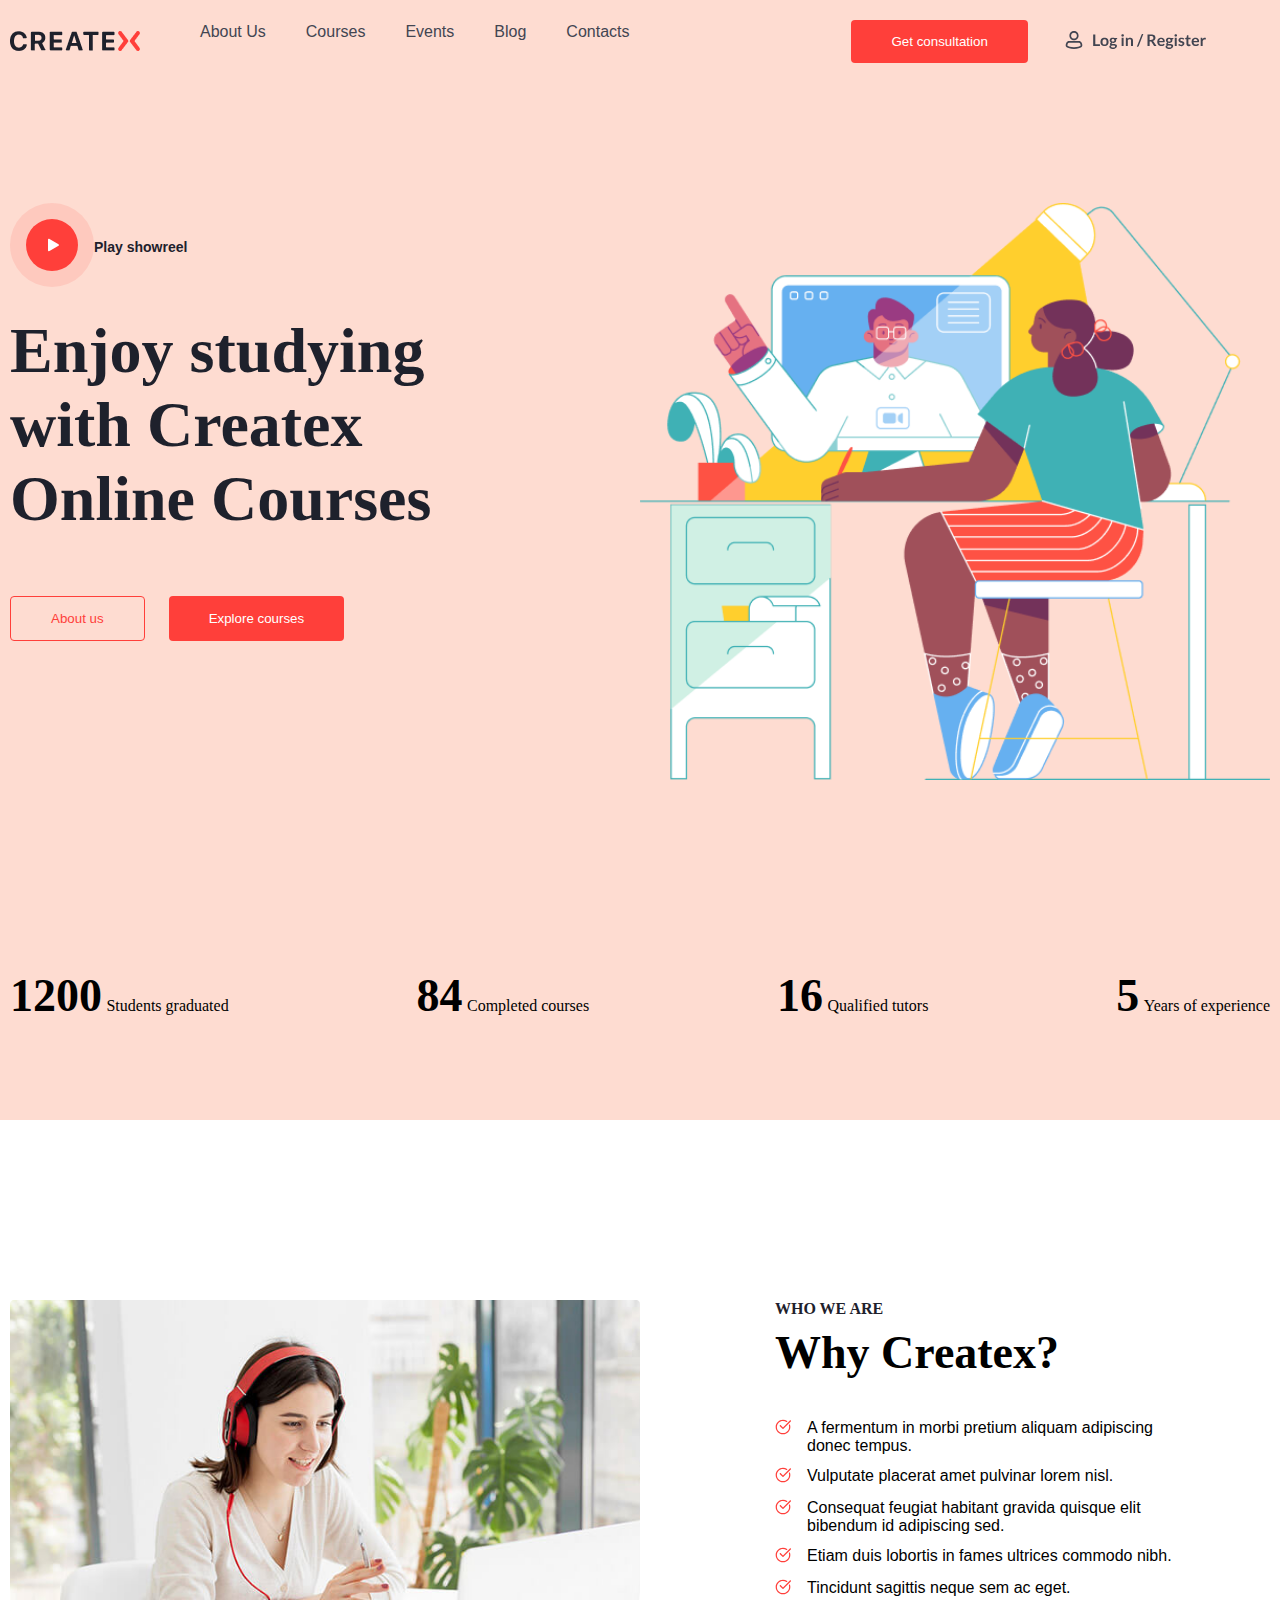
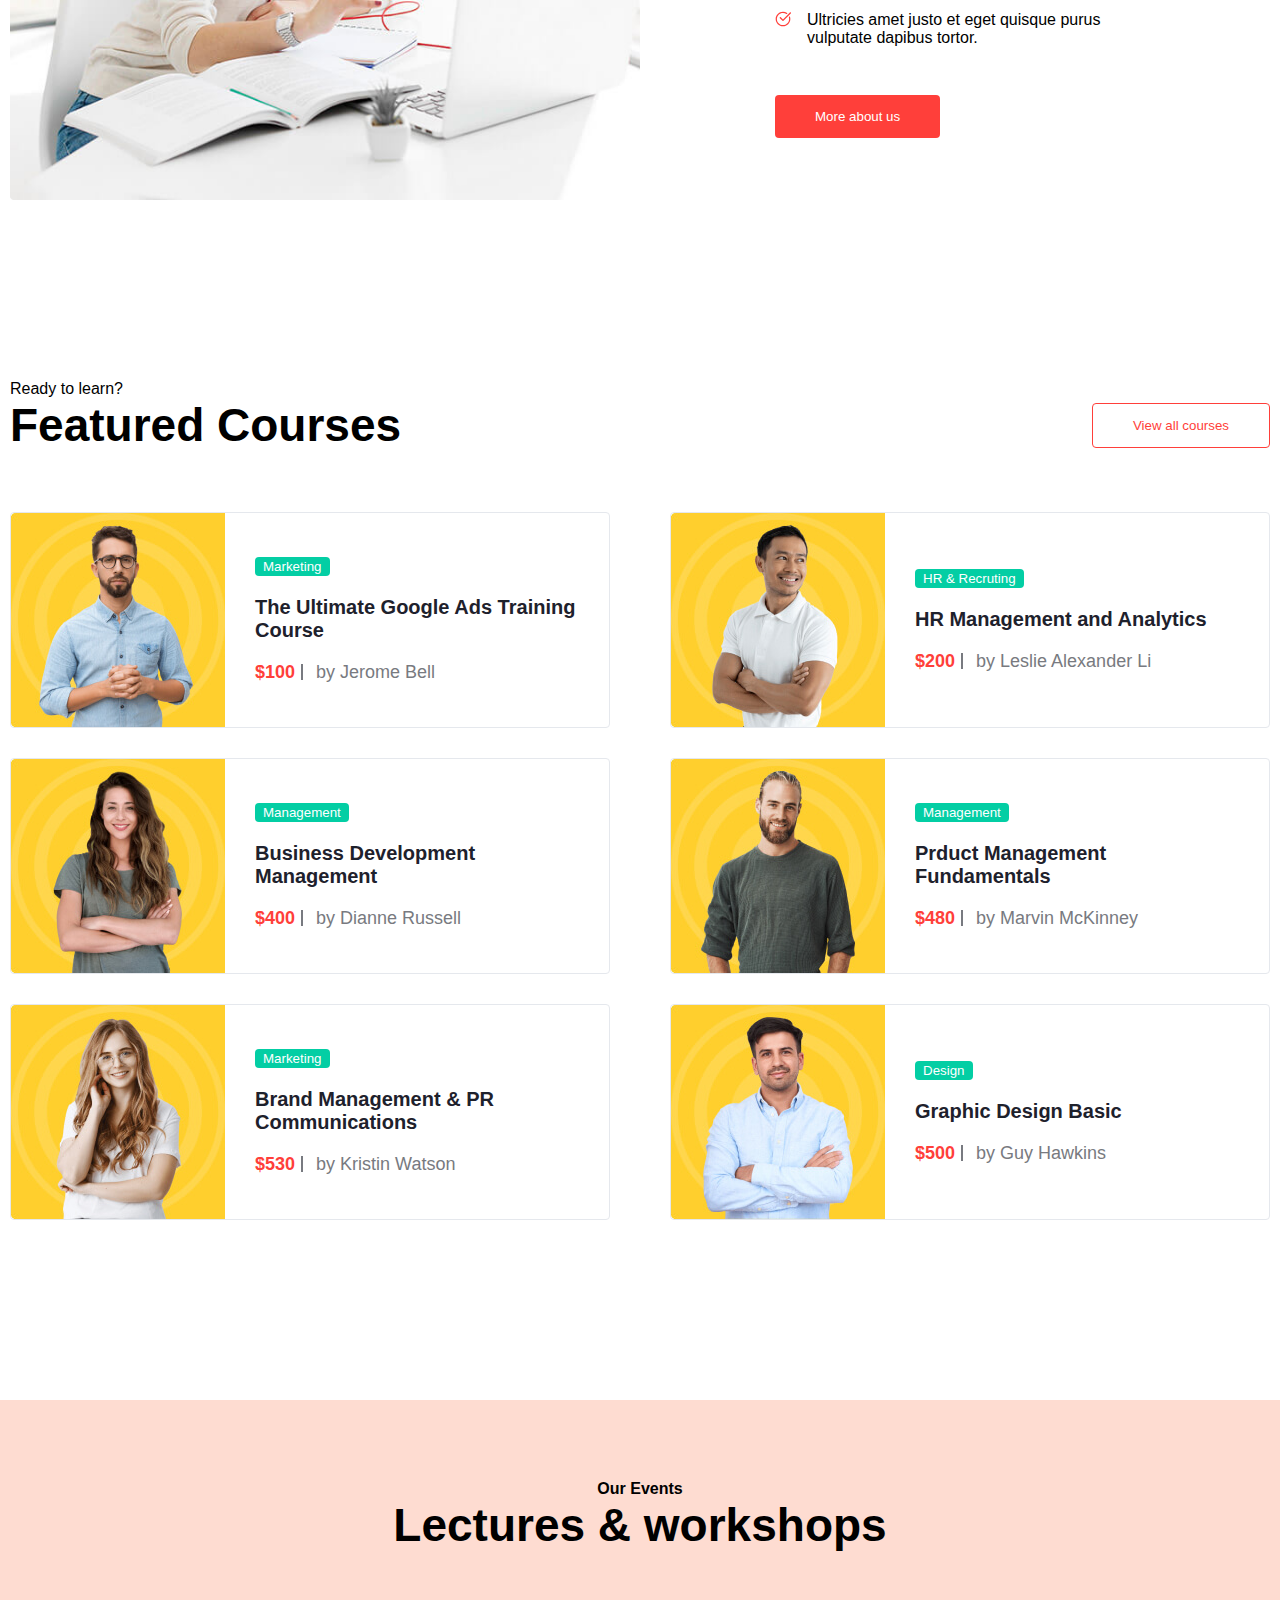
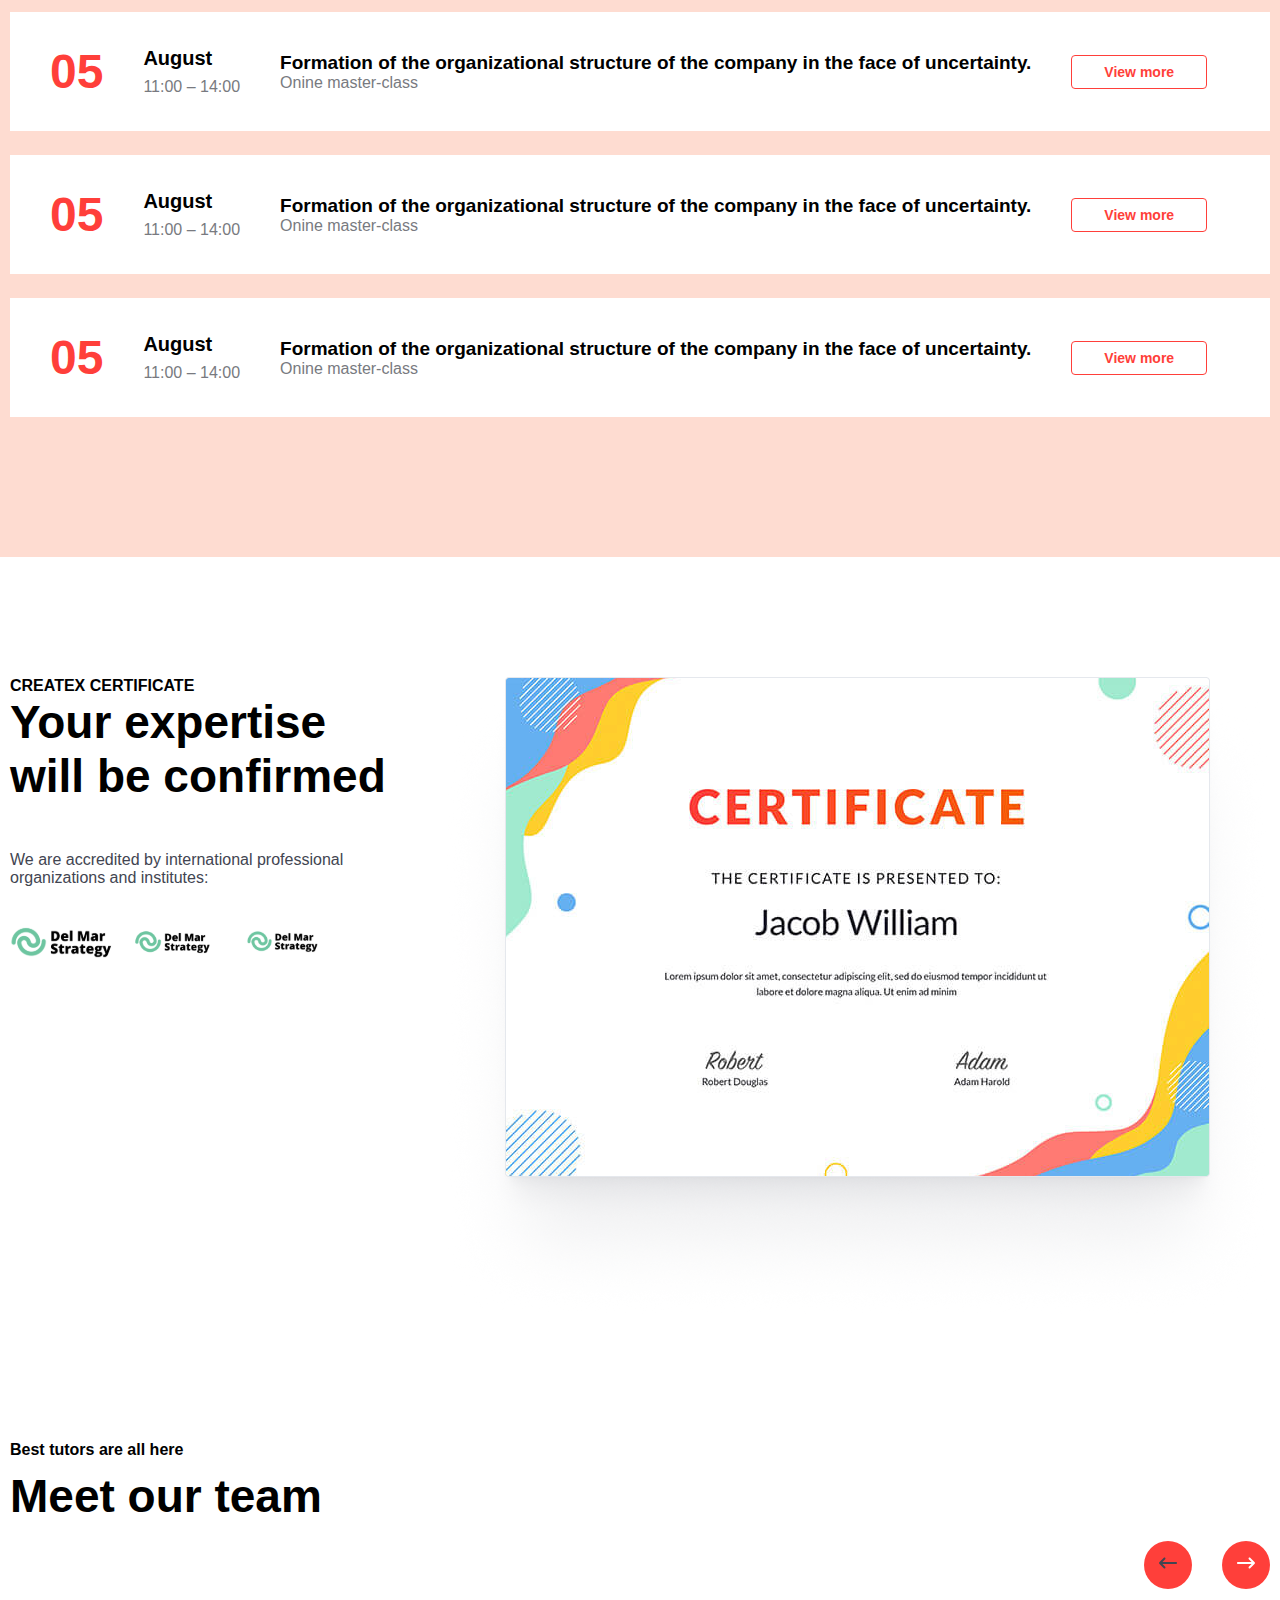
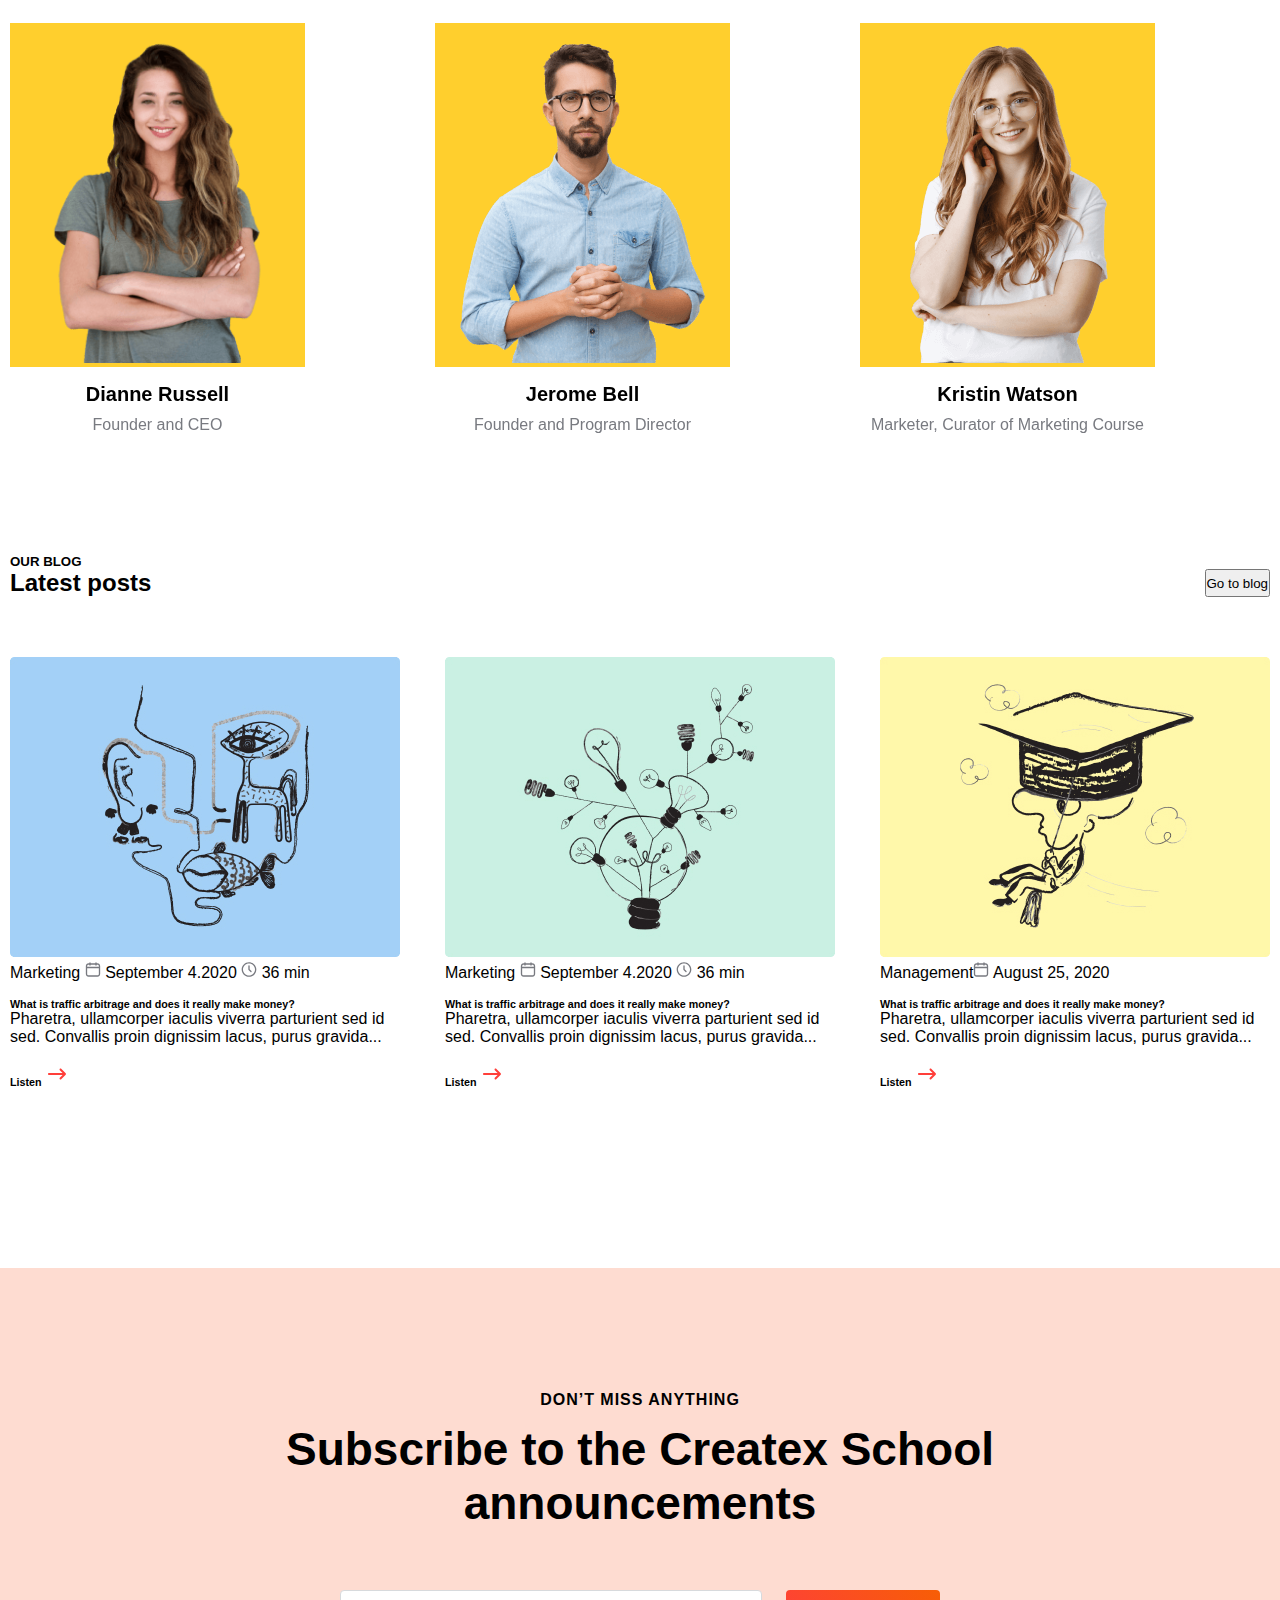
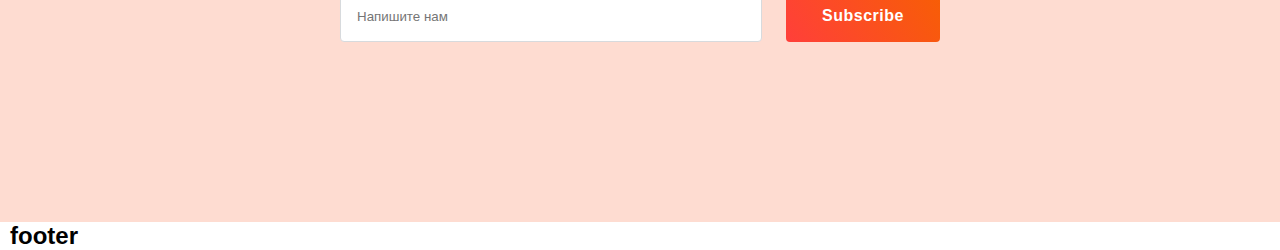
==== commit be1a5016: "add footer" ====
--- a/index.html
+++ b/index.html
@@ -11,6 +11,8 @@
             rel="stylesheet"
             href="https://cdn.jsdelivr.net/npm/swiper@10/swiper-bundle.min.css"
     />
+    <link rel="shortcut icon" href="img/logo.png" type="image">
+
 </head>
 <body>
 <header class="header">
@@ -548,6 +550,15 @@
         </div>
     </section>
 </main>
+
+
+
+
+<footer>
+    <div class="container">
+        <h2>footer</h2>
+    </div>
+</footer>
 
 
 <script src="https://cdn.jsdelivr.net/npm/swiper@10/swiper-bundle.min.js"></script>
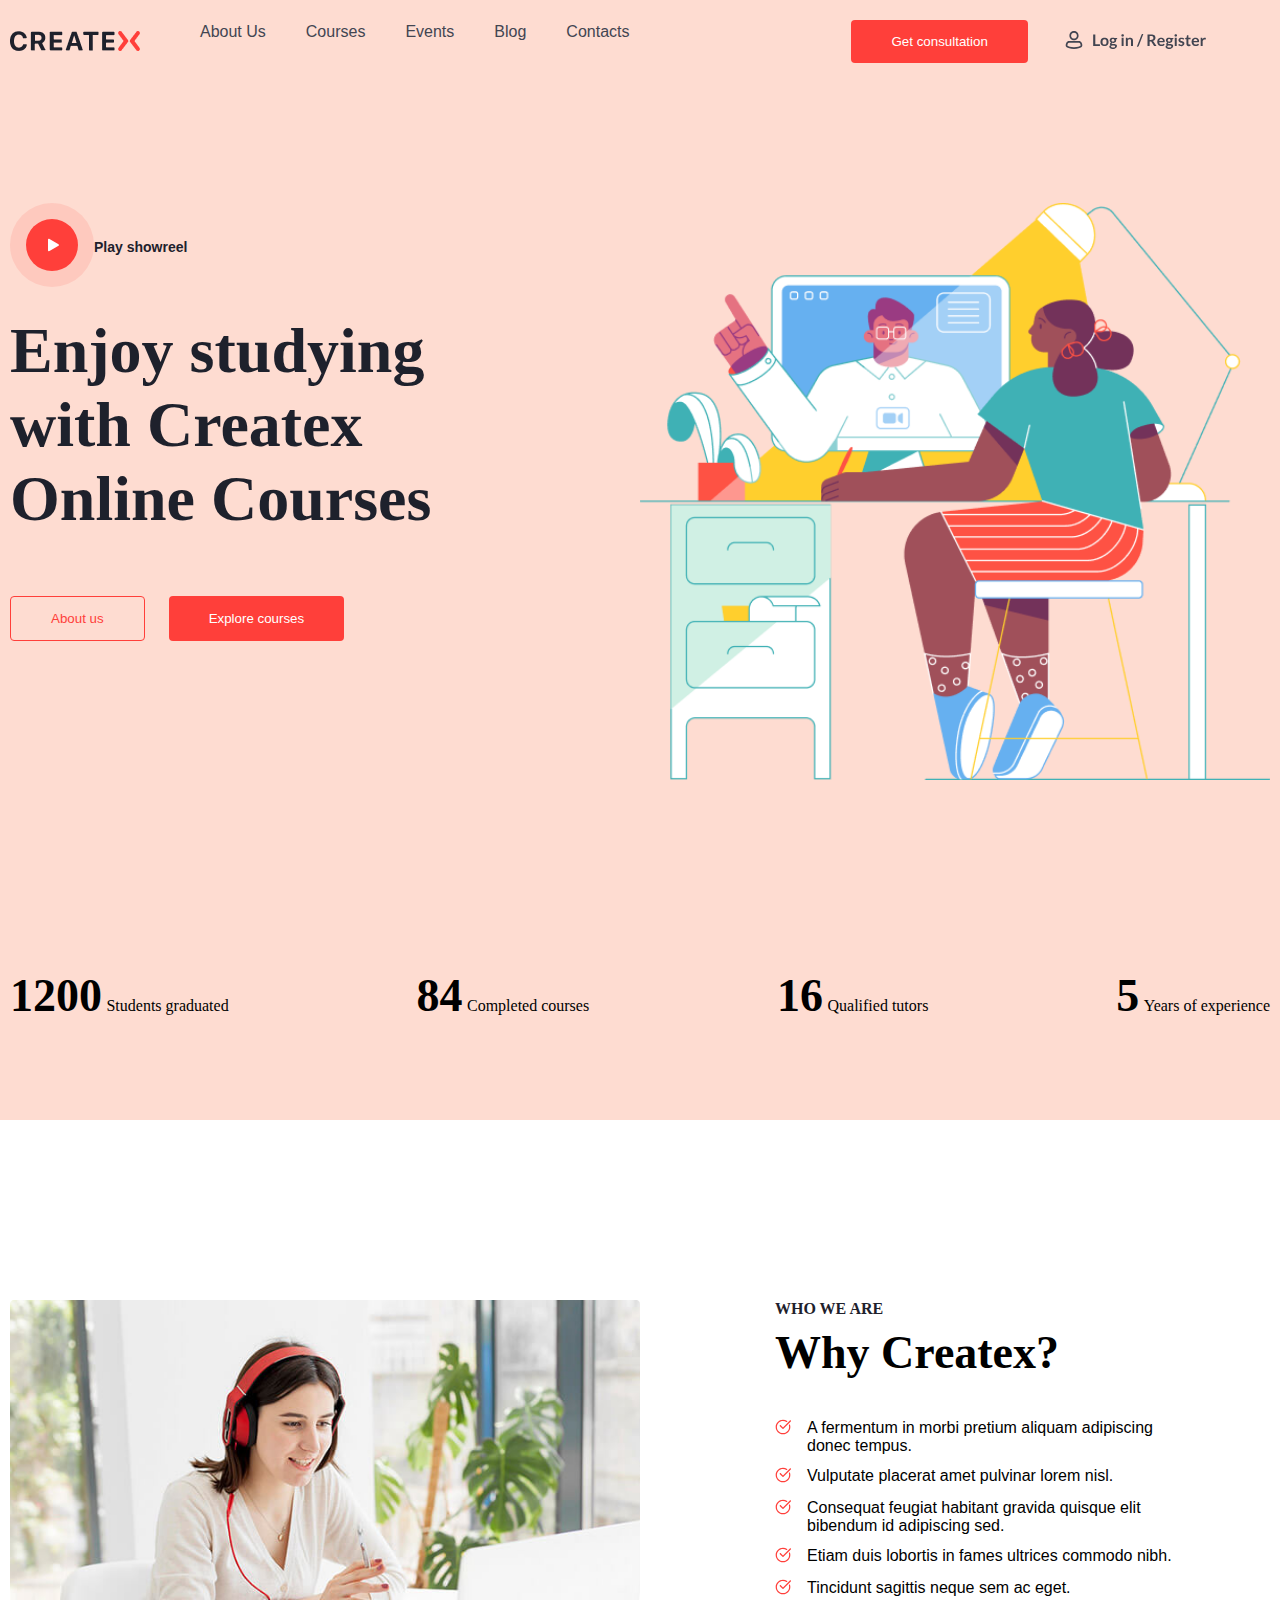
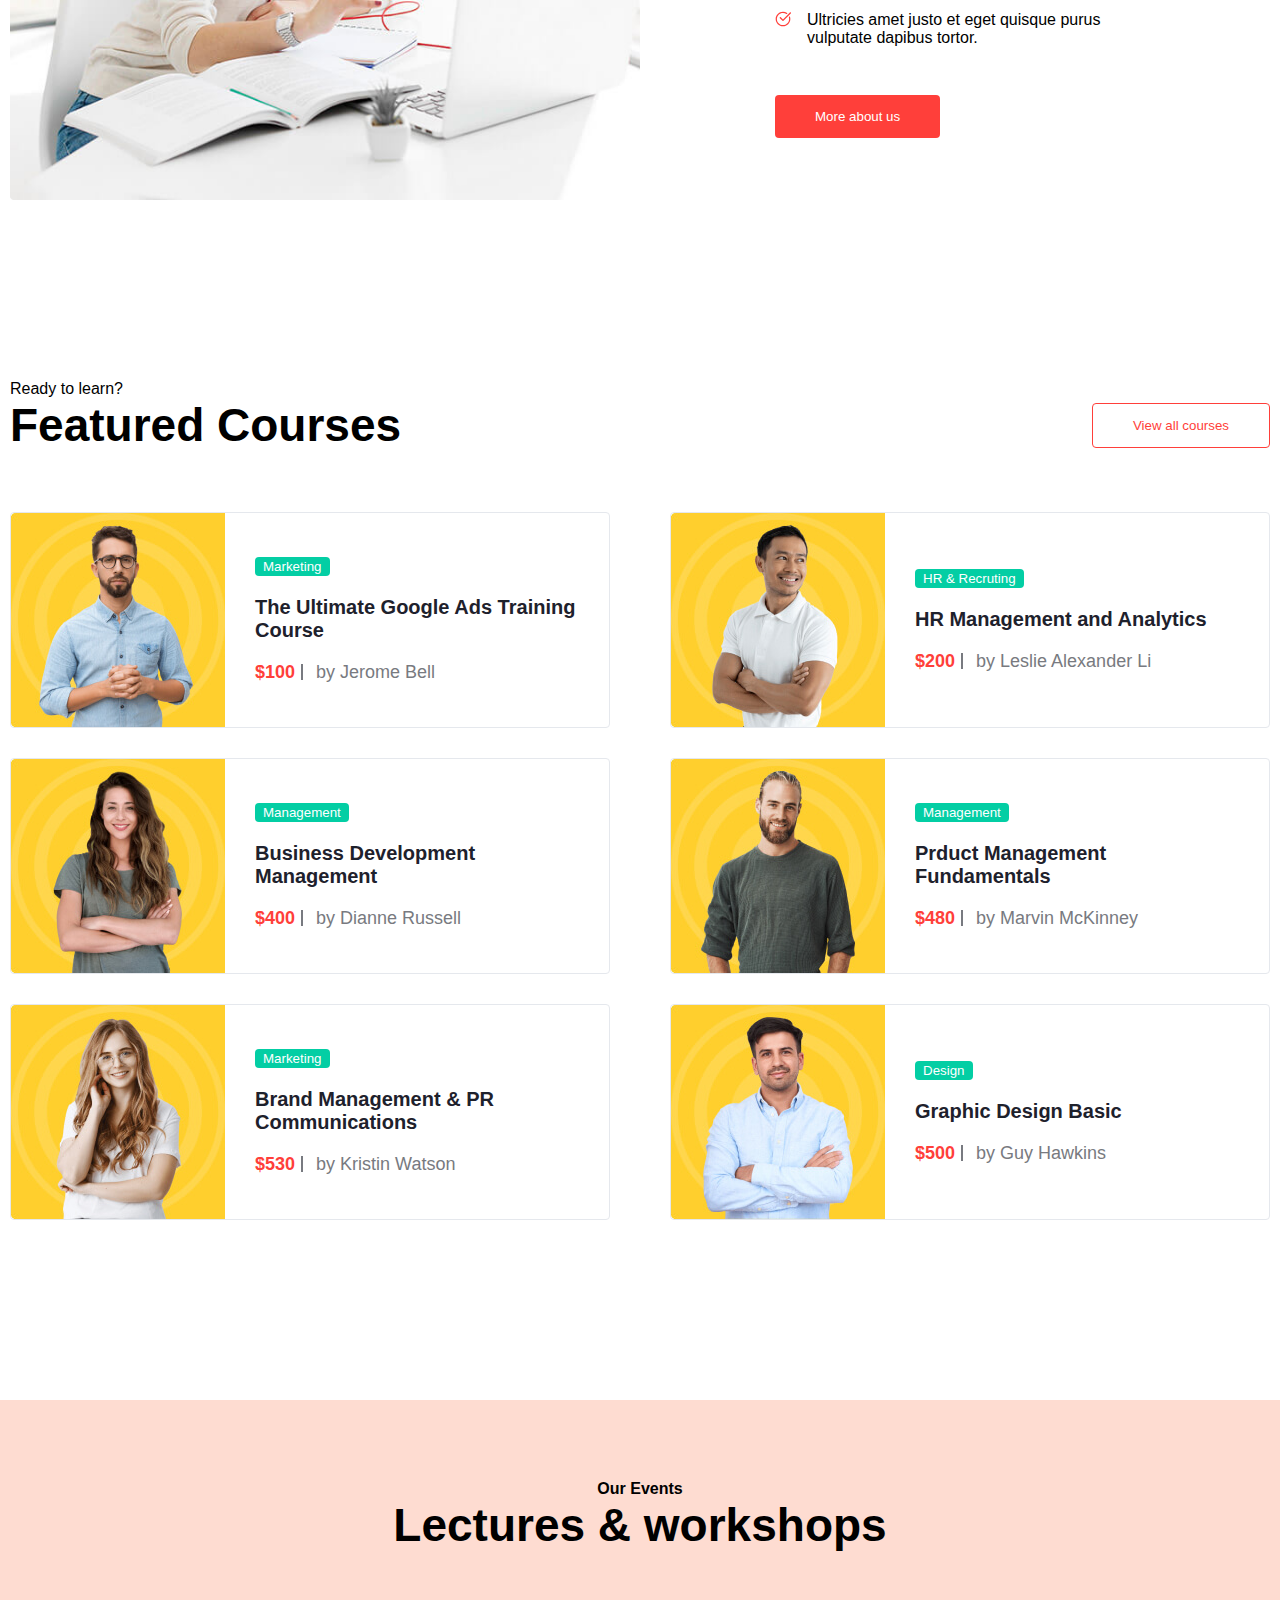
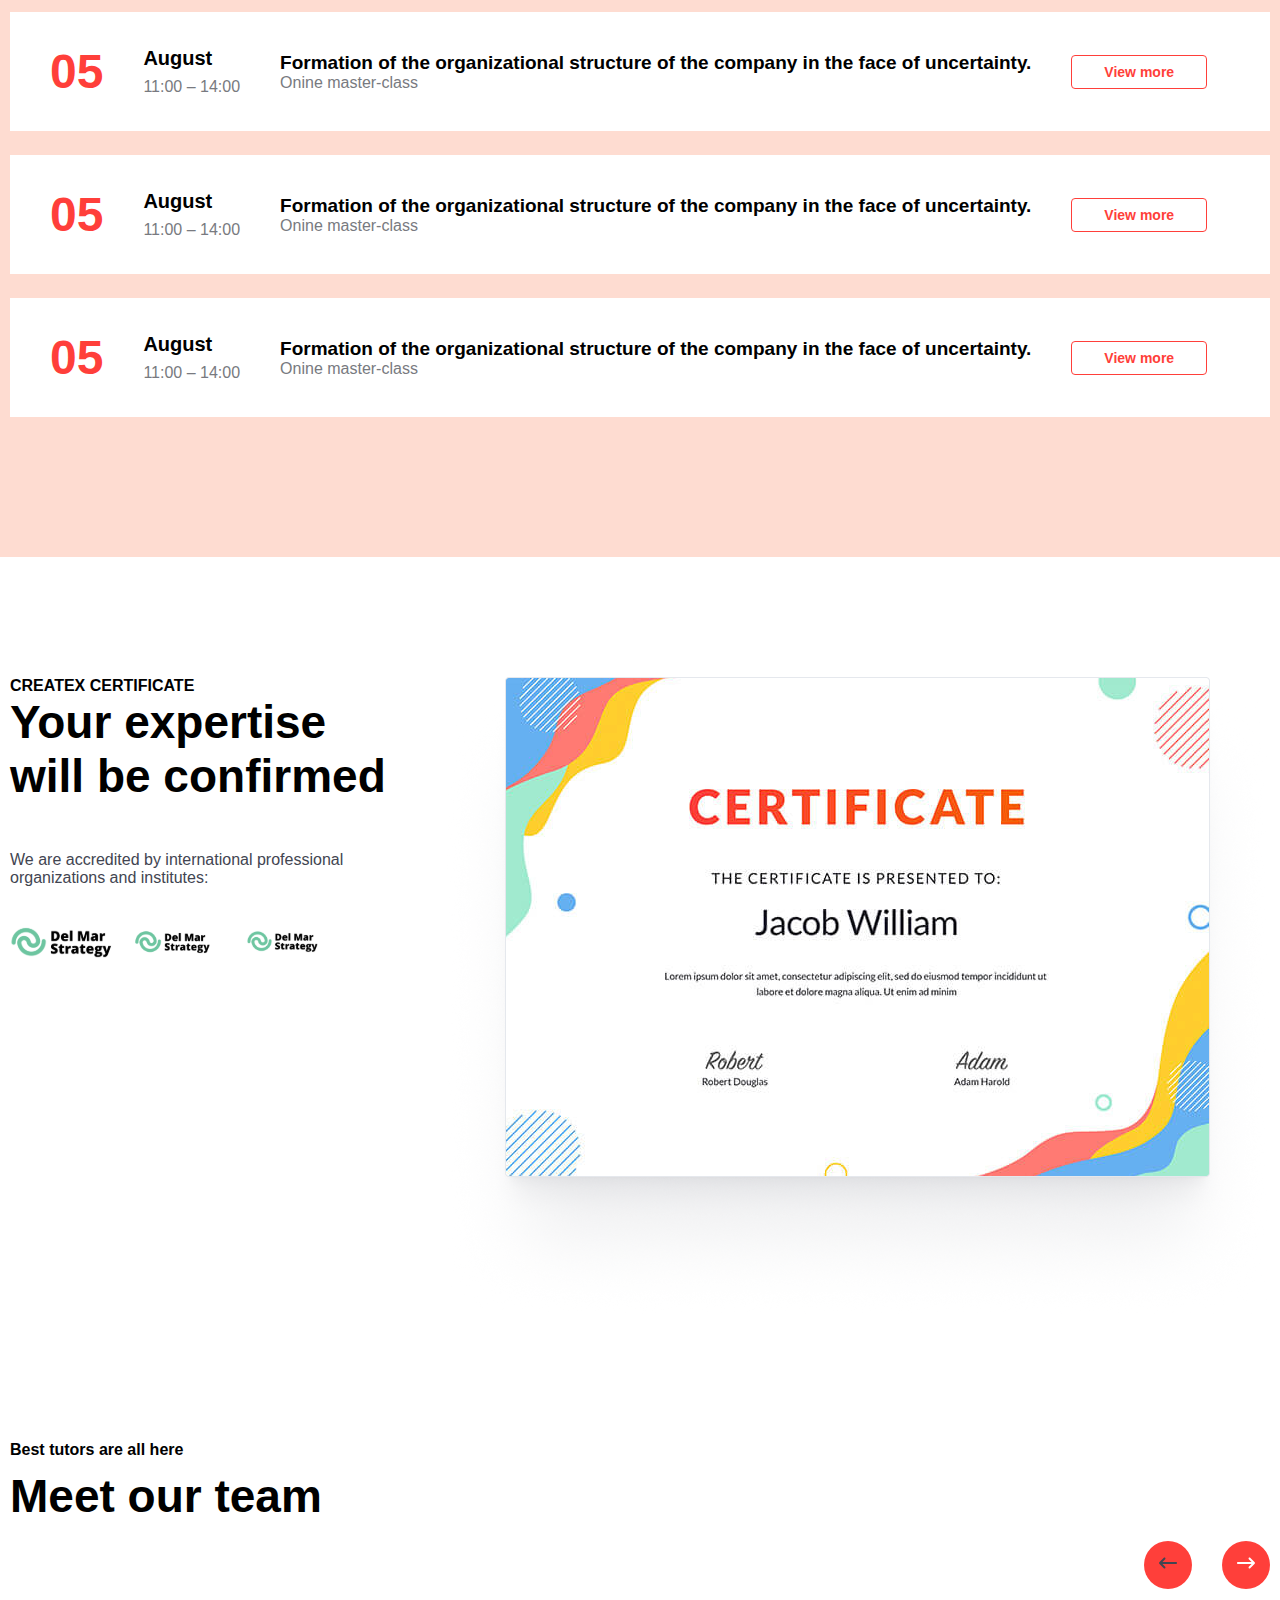
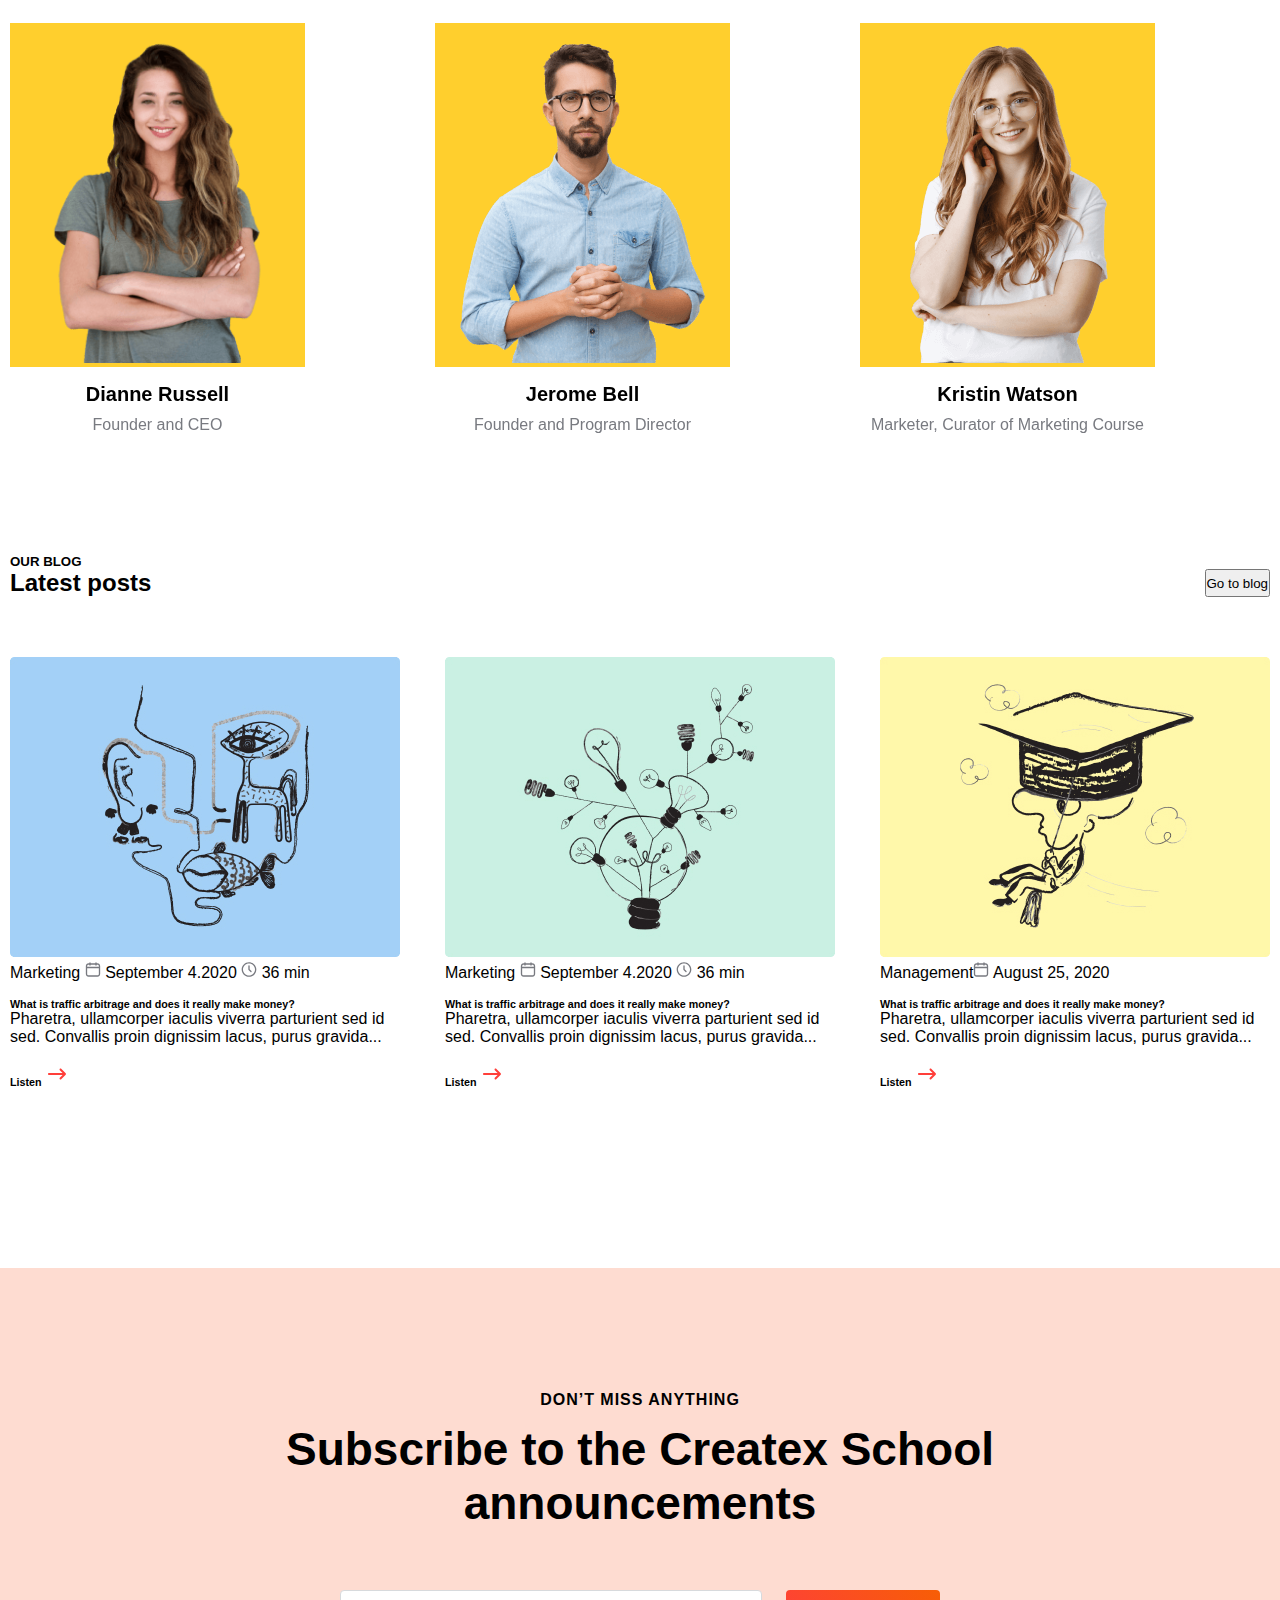
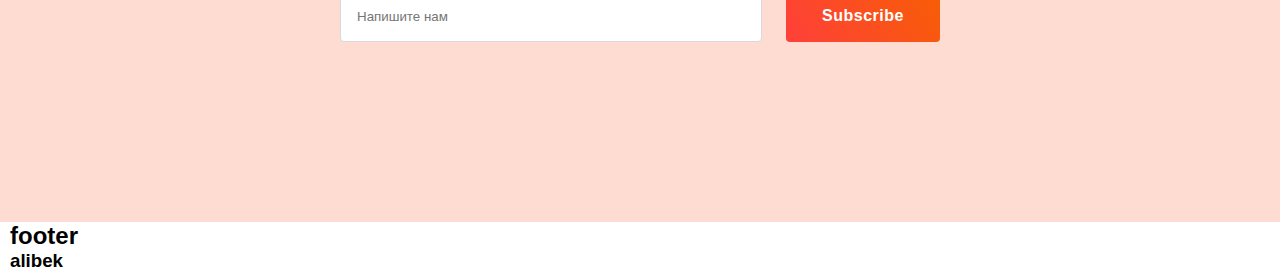
==== commit 0c28936f: "alibek" ====
--- a/index.html
+++ b/index.html
@@ -557,6 +557,7 @@
 <footer>
     <div class="container">
         <h2>footer</h2>
+        <h3>alibek</h3>
     </div>
 </footer>
 
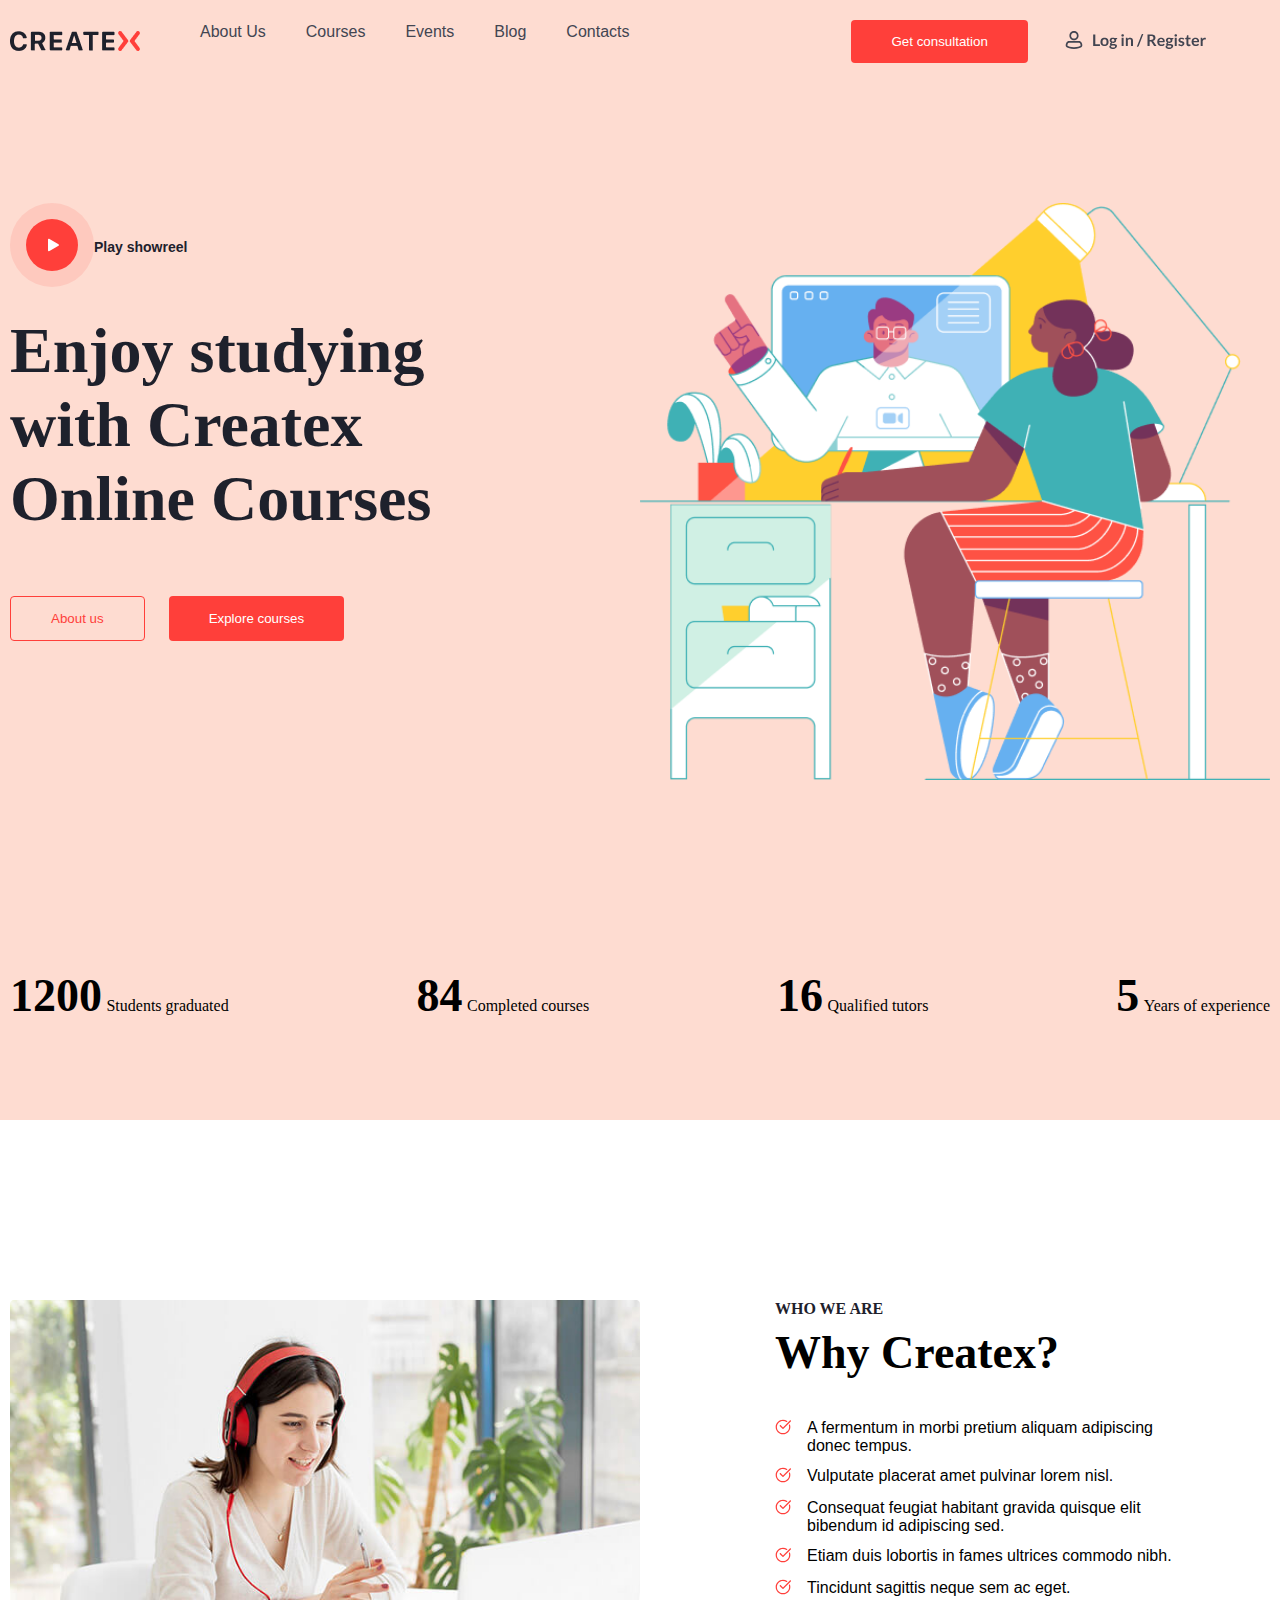
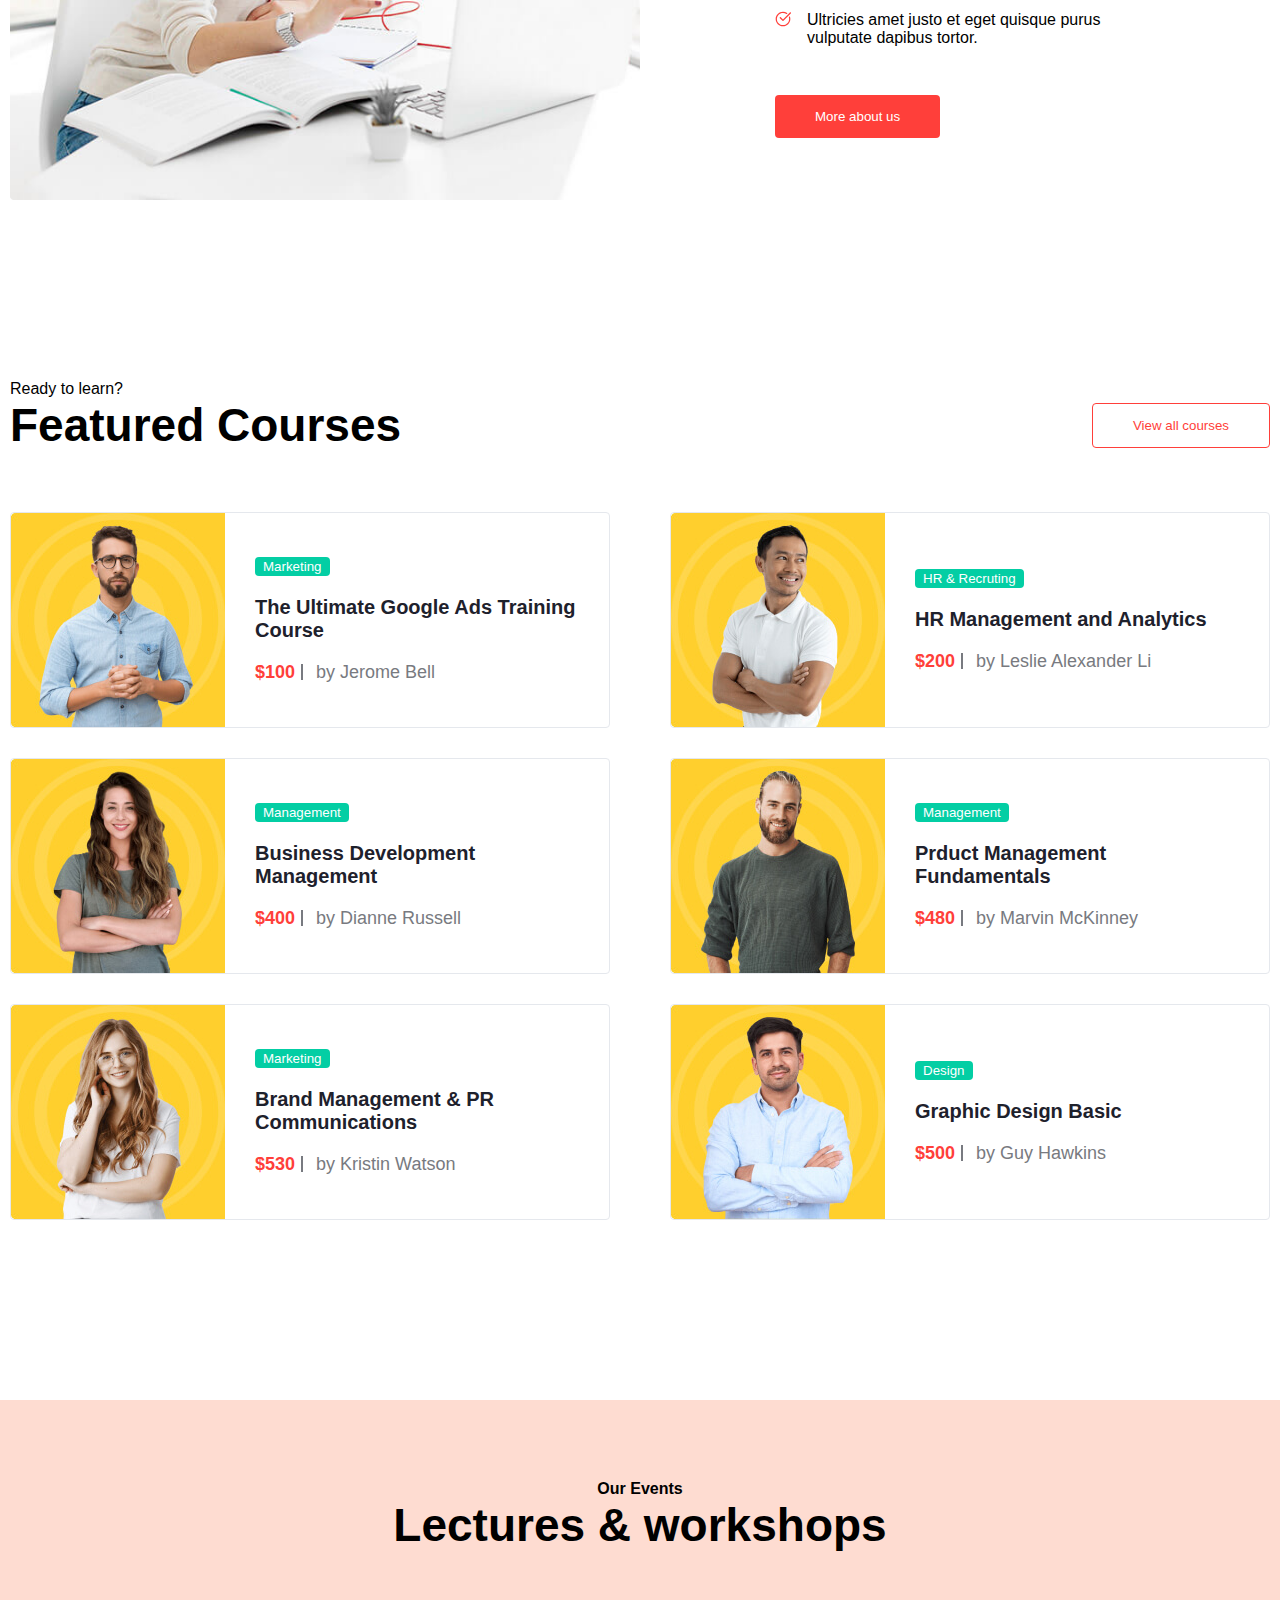
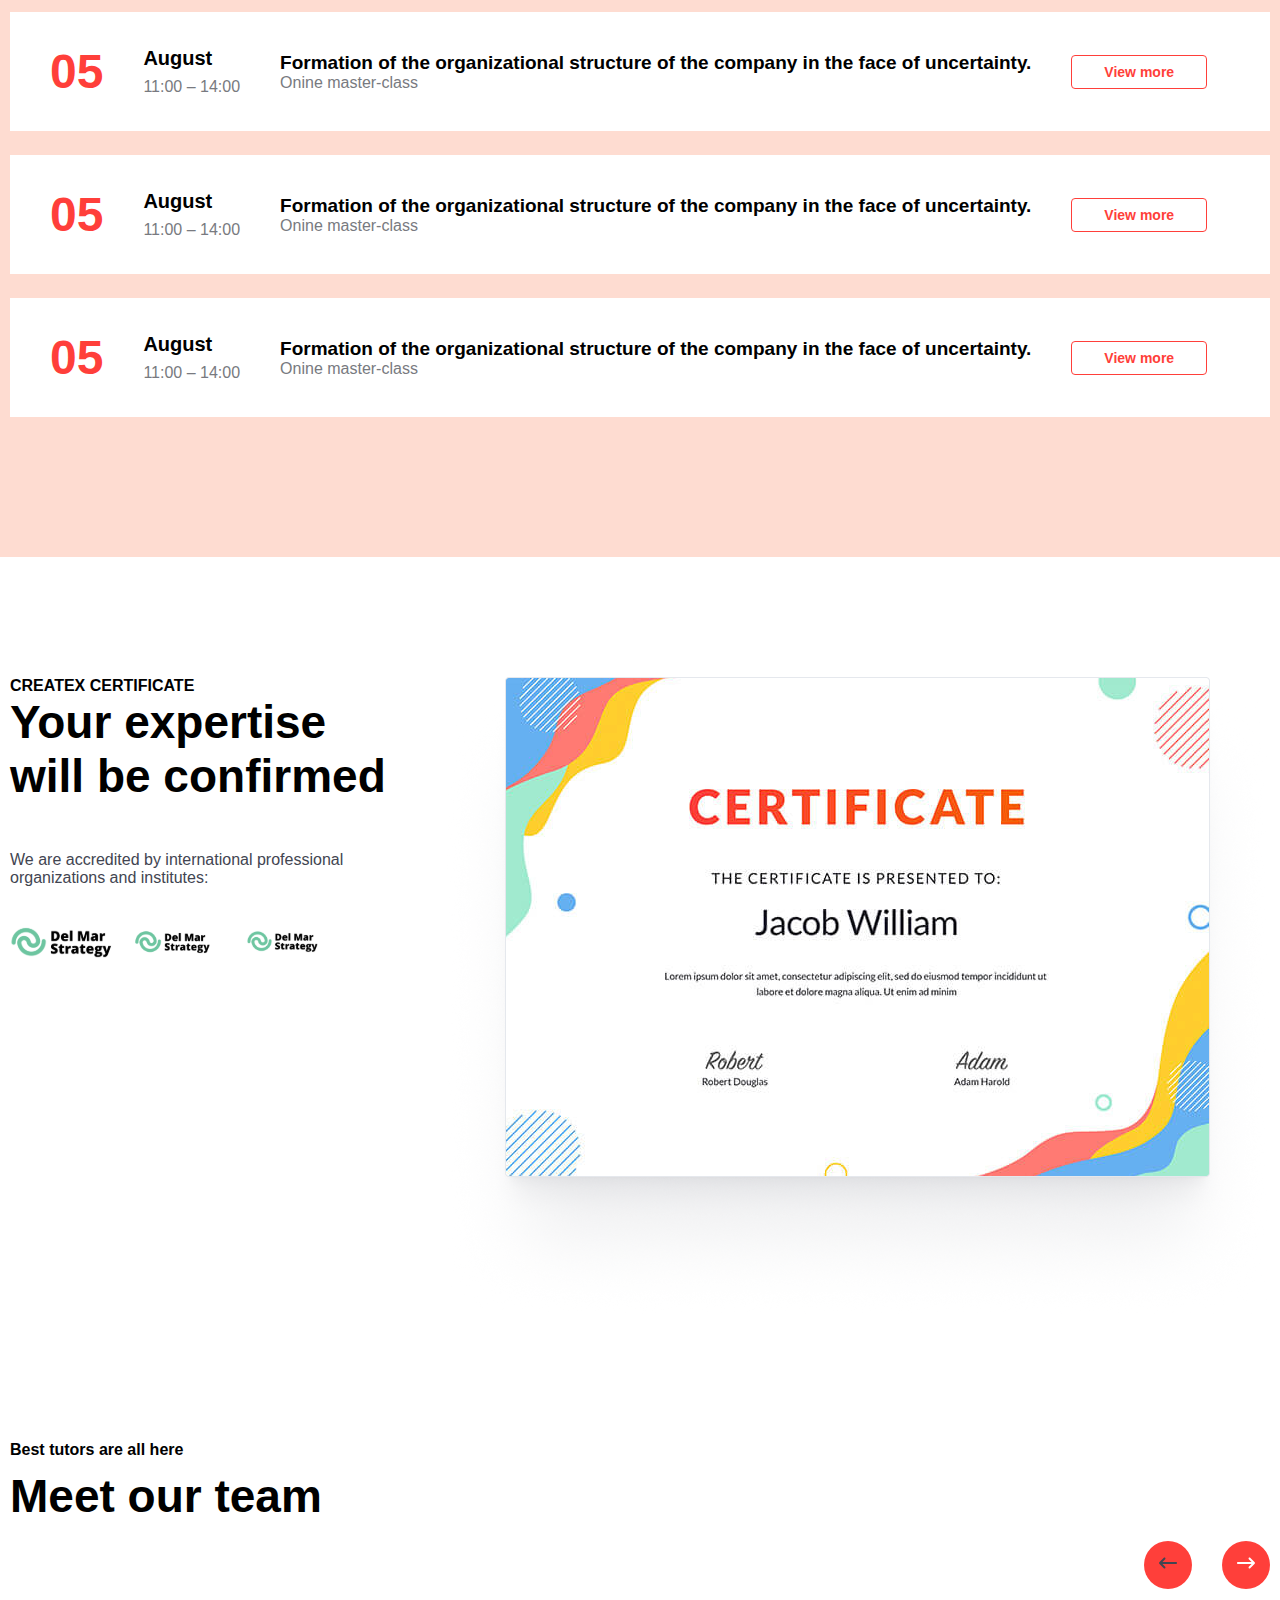
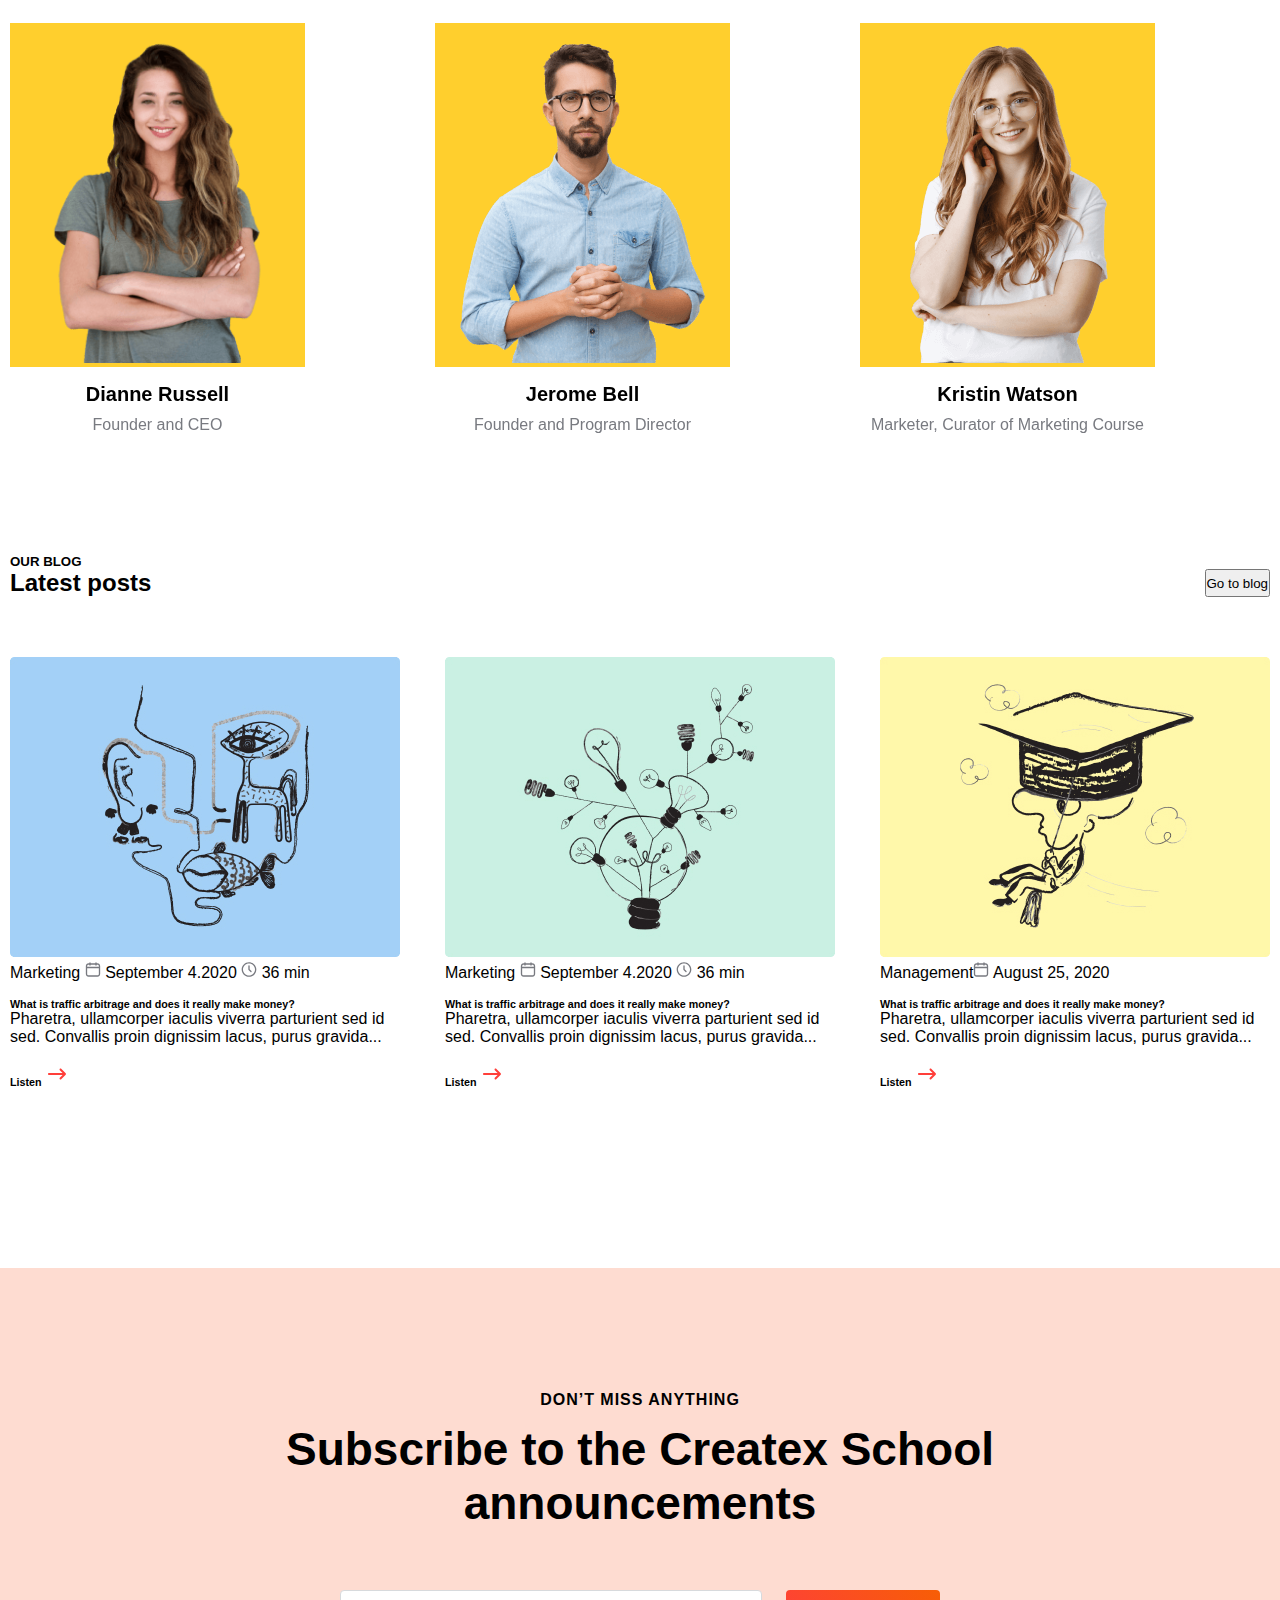
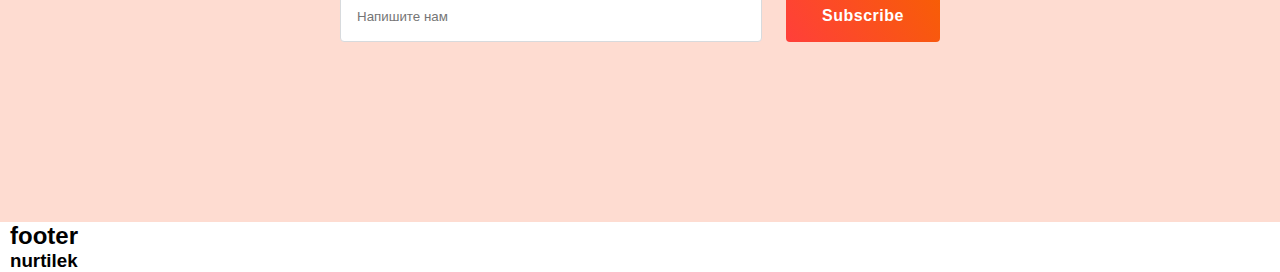
==== commit 850508c5: "nurtilek" ====
--- a/index.html
+++ b/index.html
@@ -557,7 +557,7 @@
 <footer>
     <div class="container">
         <h2>footer</h2>
-        <h3>alibek</h3>
+        <h3>nurtilek</h3>
     </div>
 </footer>
 
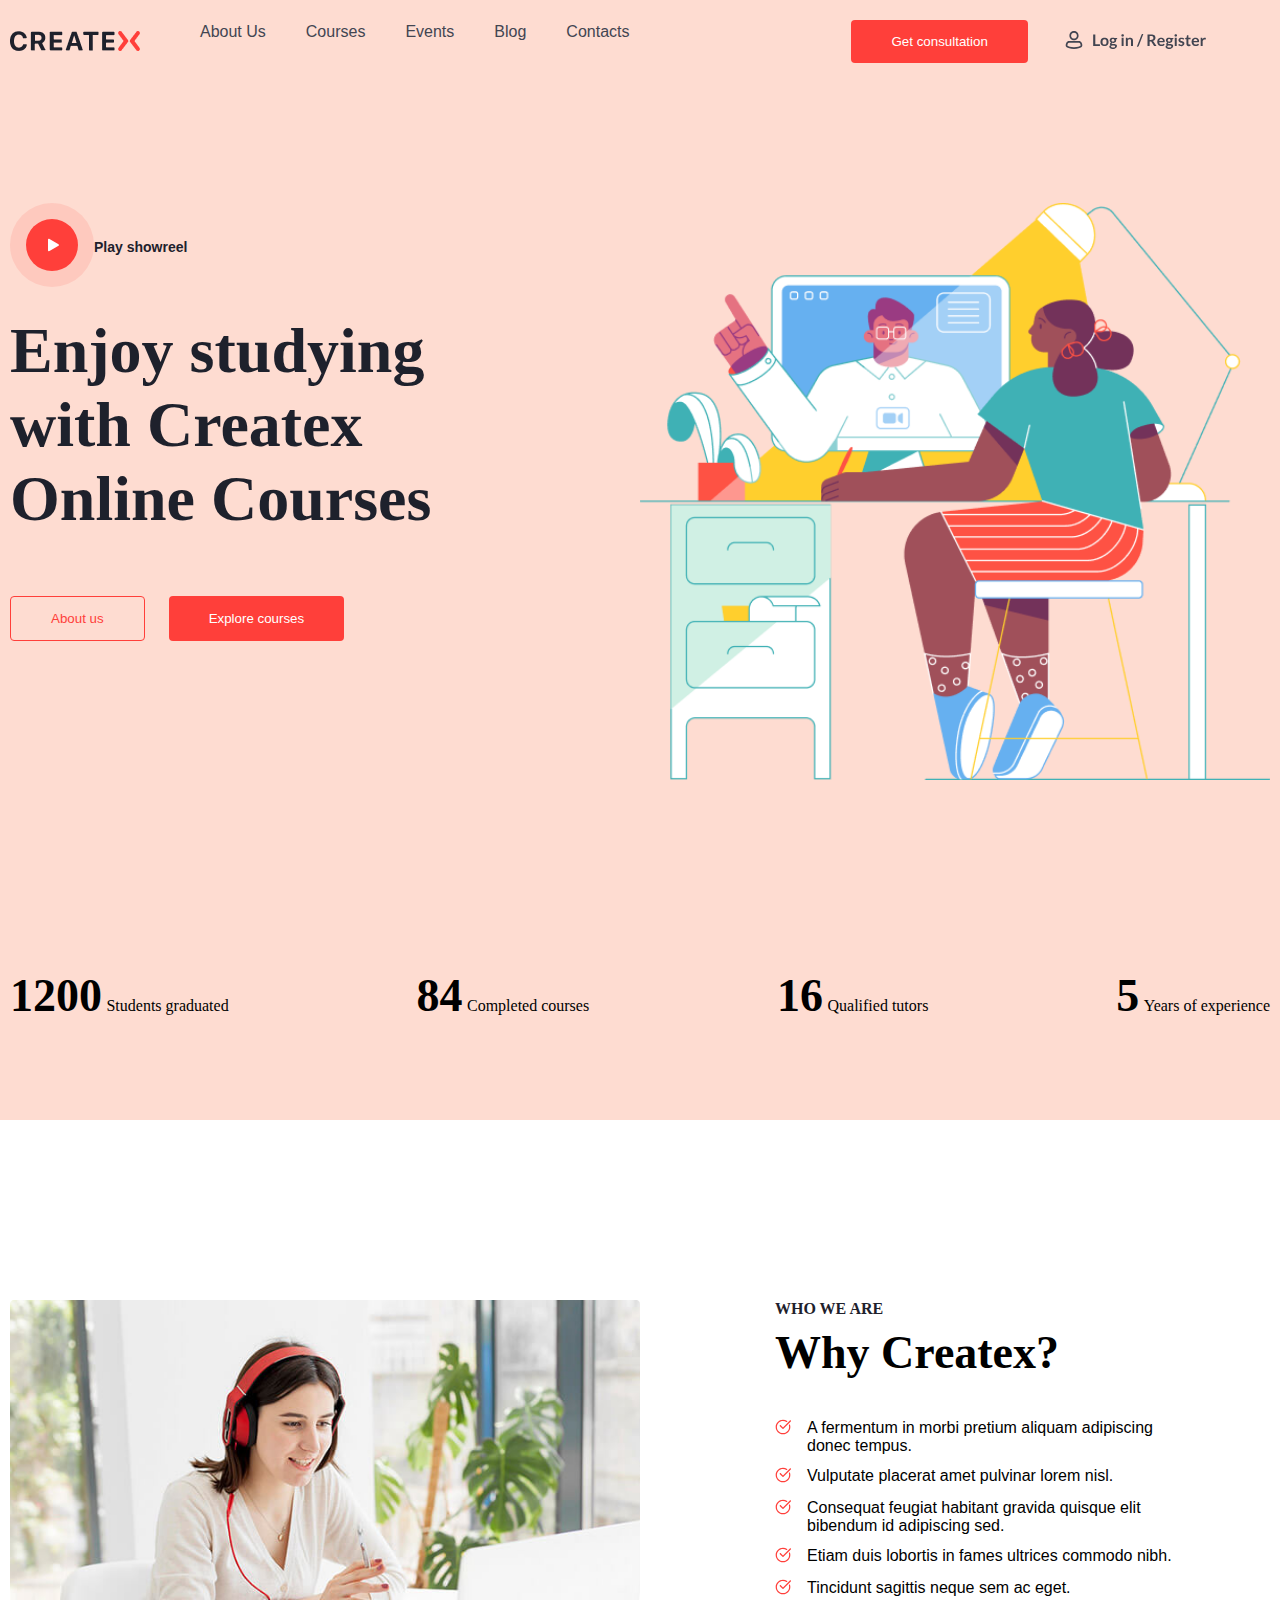
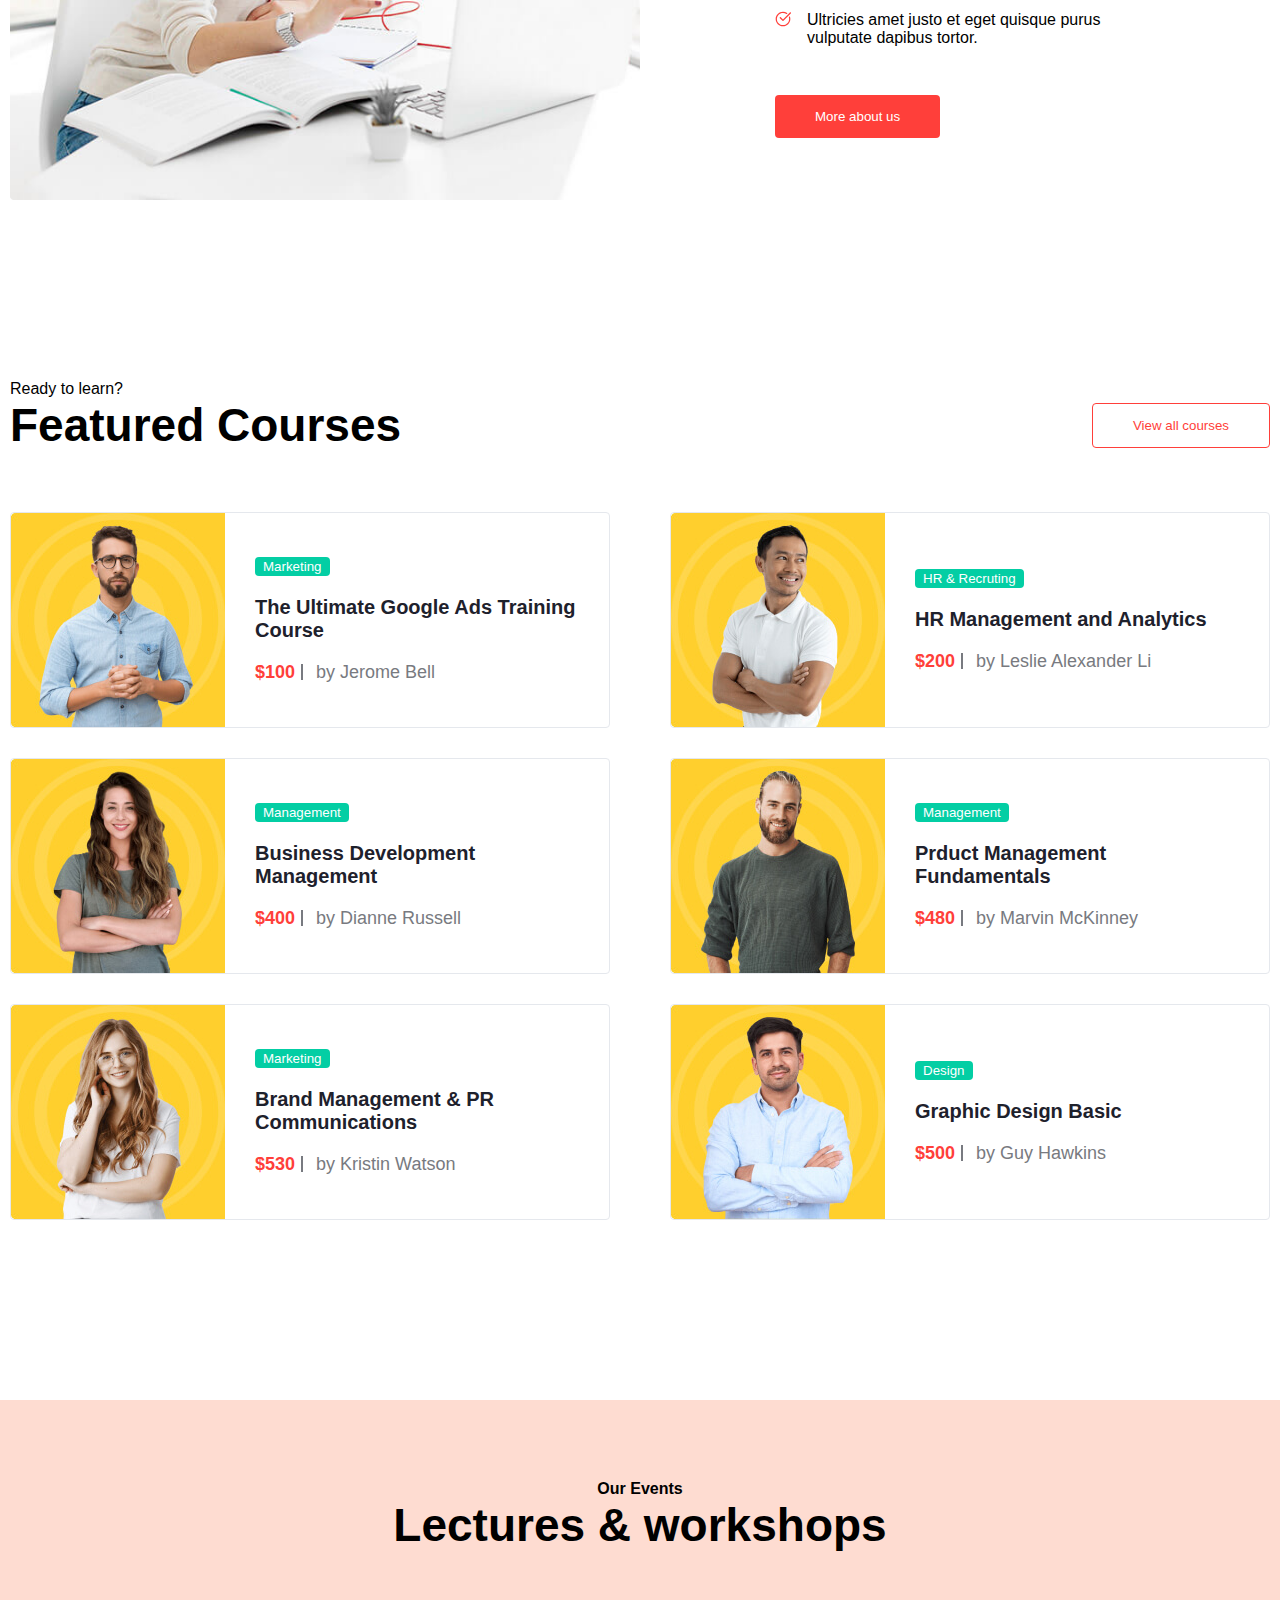
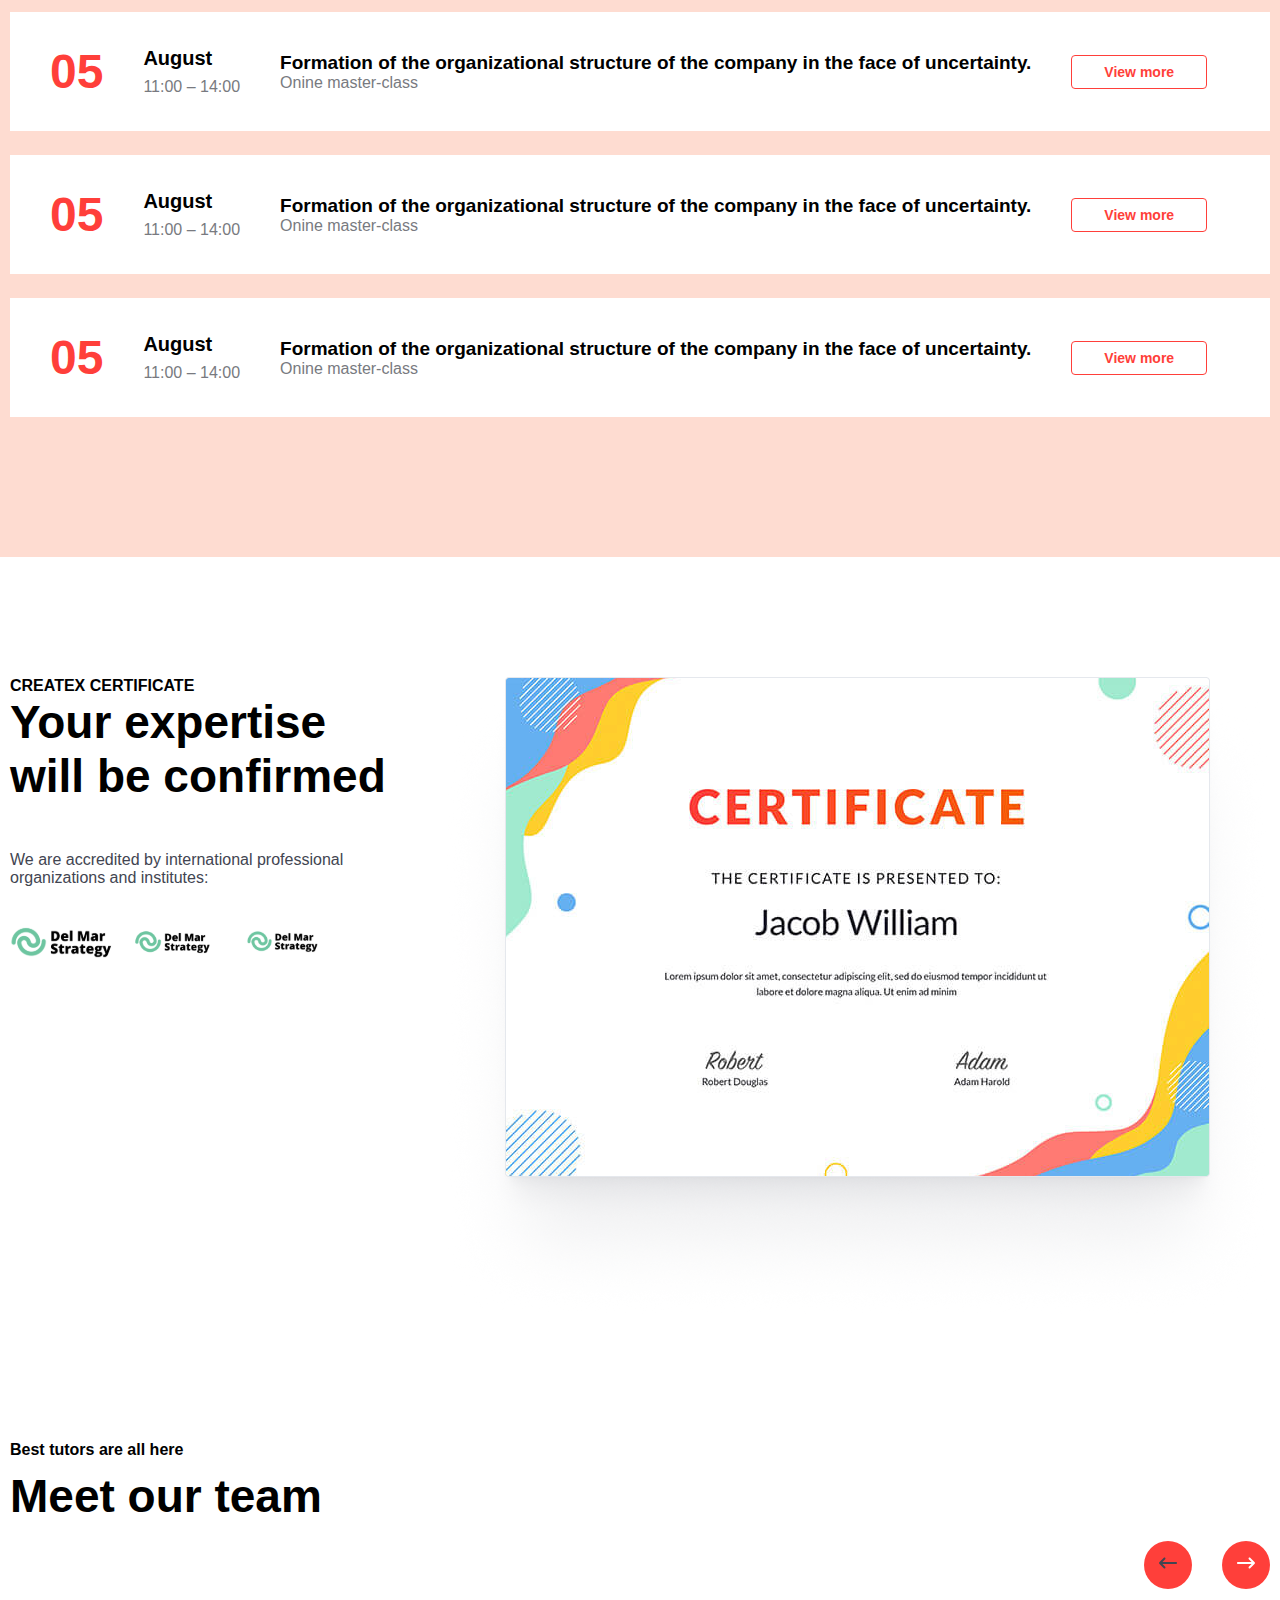
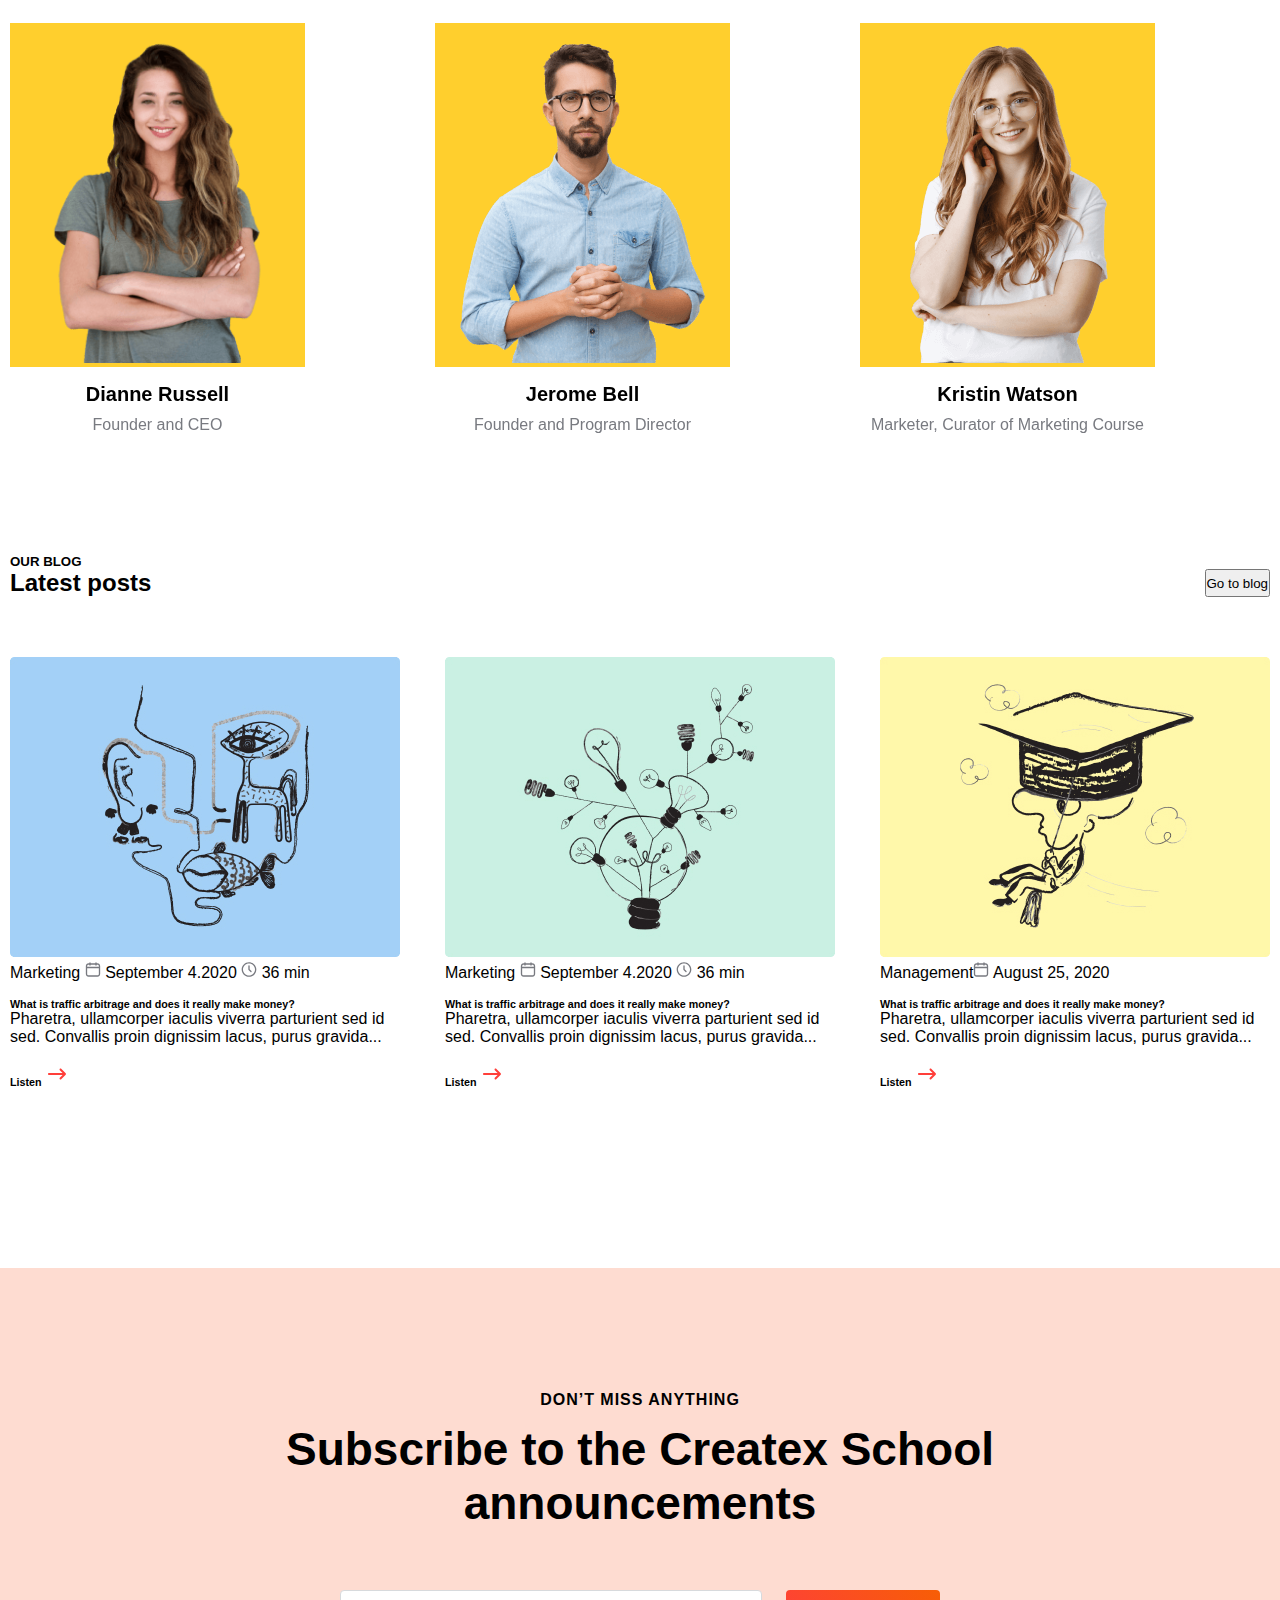
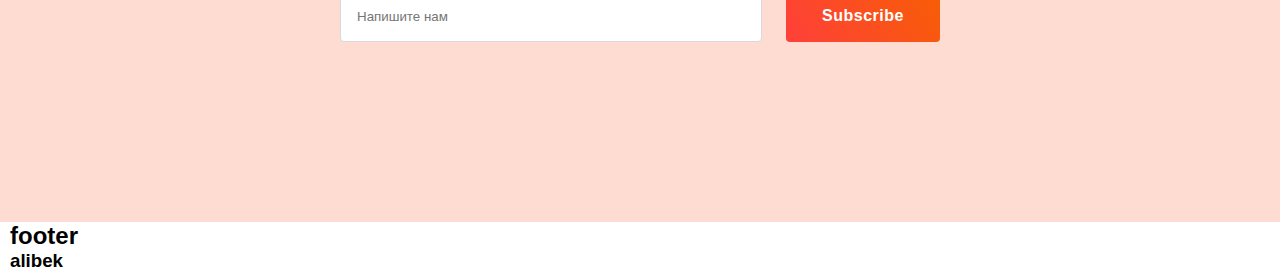
==== commit 3d4221c7: "fix footer" ====
--- a/index.html
+++ b/index.html
@@ -557,7 +557,11 @@
 <footer>
     <div class="container">
         <h2>footer</h2>
-        <h3>nurtilek</h3>
+
+        <h3>alibek</h3>
+
+
+
     </div>
 </footer>
 
